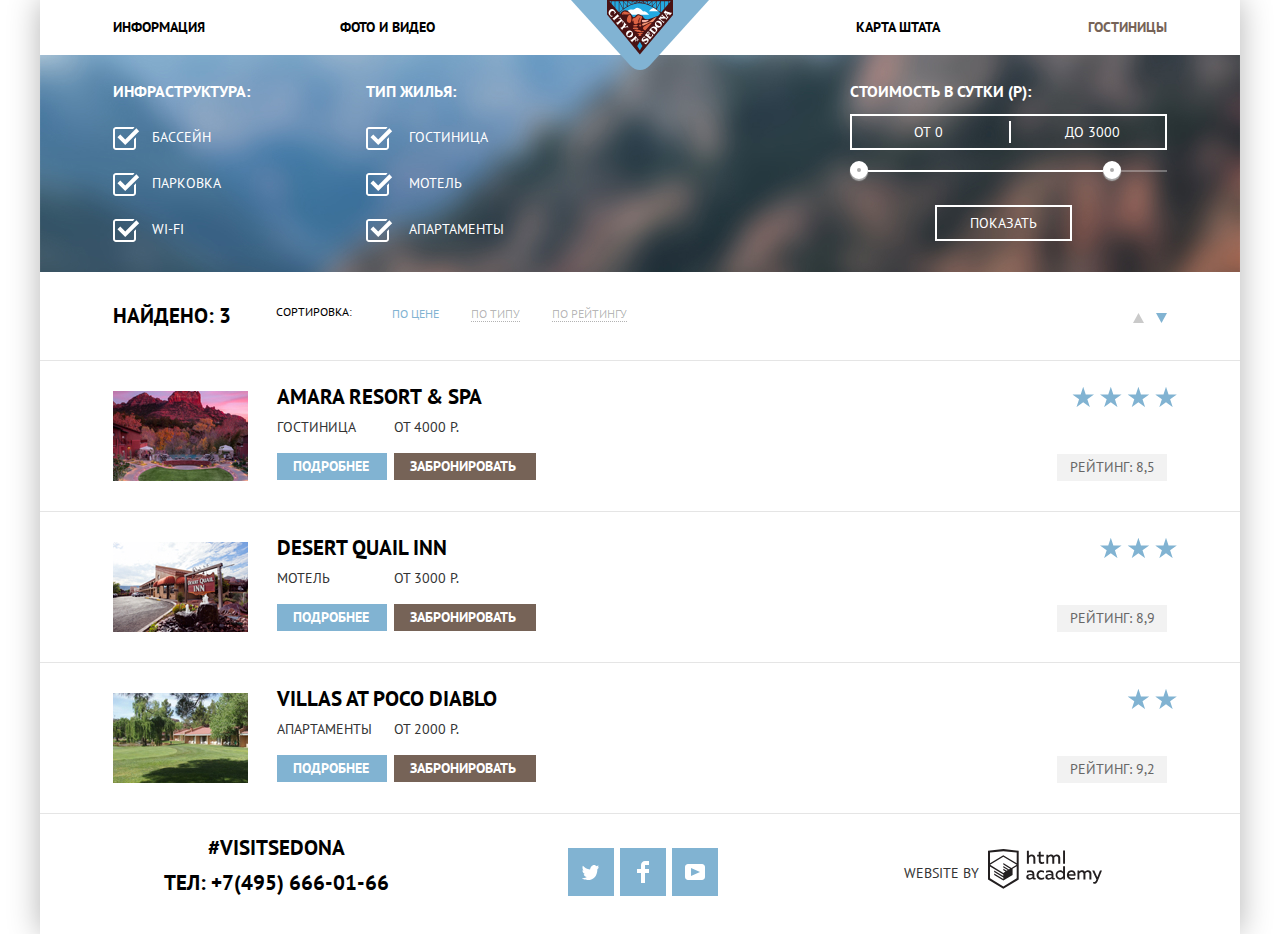
==== catalog.html @ c1bc3b4c "Update catalog.html" ====
<!DOCTYPE html>
<html class="page" lang="ru">
  <head>
    <meta charset="utf-8">
    <title>HTML Academy: Седона</title>
    <link href="https://fonts.googleapis.com/css2?family=PT+Sans:wght@400;700&display=swap" rel="stylesheet">
    <link rel="stylesheet" href="css/normalize.css">
    <link rel="stylesheet" href="css/style.css">
  </head>
  <body class="page-body">
    <div class="container">
    <header class="main-header">
      <nav class="main-navigation">
        <ul class="site-navigation">
          <li><a href="" class="nav-item">Информация</a></li>
          <li><a href="" class="nav-item">Фото и видео</a></li>
          <li><a href="" class="nav-item">Карта штата</a></li>
          <li> <a href="" class="nav-item active-page">Гостиницы</a></li>
        </ul>
        <a href="index.html" class="main-header-logo">
          <img src="img/header-logo.svg" width="138" height="70"  alt="logo Sedona" >
        </a>
        </nav>
    </header>
  <main>
    <h1 class="visually-hidden">Отели</h1>
    <section class="search-filters">
      <h2 class="visually-hidden">Фильтры</h2>
        <form class="search-filters-form">
          <div class="infrastructure">
            <h3>Инфраструктура:</h3>
            <ul>
              <li class="filter-option filter-checkbox">
                <input class="visually-hidden filter-input-checkbox filter-input" type="checkbox" name="pool" id="pool" checked>
                <label for="pool">Бассейн</label>
              </li>
              <li class="filter-option filter-checkbox">
                <input class="visually-hidden filter-input-checkbox filter-input" type="checkbox" name="parking" id="parking" checked>
                <label for="parking">Парковка</label>
              </li>
              <li class="filter-option filter-checkbox">
                <input class="visually-hidden filter-input-checkbox filter-input" type="checkbox" name="wi-fi" id="wi-fi" checked>
                <label for="wi-fi">WI-FI</label>
              </li>
            </ul>
          </div>
          <div class="type-of-housing">
            <h3>Тип жилья:</h3>
            <ul>
              <li class="filter-option filter-checkbox housing-filter-option">
                <input class="visually-hidden filter-input-checkbox filter-input" type="checkbox" name="hotel" id="hotel" checked>
                <label for="hotel">Гостиница</label>
              </li>
              <li class="filter-option filter-checkbox housing-filter-option">
                <input class="visually-hidden filter-input-checkbox filter-input" type="checkbox" name="motel" id="motel" checked>
                <label for="motel">Мотель</label>
              </li>
              <li class="filter-option filter-checkbox housing-filter-option">
                <input class="visually-hidden filter-input-checkbox filter-input" type="checkbox" name="apartments" id="apartments" checked>
                <label for="apartments">Апартаменты</label>
              </li>
            </ul>
          </div>
          <div class="cost-filter">
            <div class="cost-filter-container">
              <h3>Стоимость в сутки (Р):</h3>
              <div class="range-filter">
                <div class="cost-inputs">
                  <label class="cost-inputs-label" for="min-cost">ОТ</label>
                  <input class="min-cost cost-inputs-item" type="number" name="min-cost" id="min-cost"  value="0">
                  <label class="cost-inputs-label" for="max-cost">ДО</label>
                  <input class="max-cost cost-inputs-item" type="number" name="max-cost" id="max-cost" value="3000">
                </div>
                <div class="range-controls">
                  <div class="scale">
                    <div class="bar"></div>
                  </div>
                  <button type="button" class="toggle toggle-min" id="toggle-min"><span class="visually-hidden">Минимальная цена</span></button>
                  <button type="button" class="toggle toggle-max" id="toggle-max"><span class="visually-hidden">Максимальная цена</span></button>
                </div>
                <button class="show-button" type="submit">Показать</button>
              </div>
            </div>
          </div>
        </form>
    </section>
    <section class="search-results">
      <h2 class="visually-hidden">Результат</h2>
      <div class="sort-panel">
      <span class="search-quantity">Найдено: 3</span>
      <span class="sorting">Сортировка:</span>
      <ul class="sorting-list">
        <li>
          <a href="" class="sort-button active-sort-button">По цене</a>
        </li>
        <li>
          <a href="" class="sort-button">по типу</a>
        </li>
        <li>
          <a href="" class="sort-button">по рейтингу</a>
        </li>
      </ul>
      <a  href="" class="small-large progress-button"><span class="visually-hidden">От меньшего к большему</span><svg width="11" height="10" viewBox="0 0 11 10" fill="#CACACA" xmlns="http://www.w3.org/2000/svg">
        <path d="M5.5 0L0 10H11L5.5 0Z" />
        </svg></a>
      <a href="" class="large-smal progress-button active-progress-button"> <span class="visually-hidden">От большего к меньшему</span><svg width="11" height="10" viewBox="0 0 11 10" fill="#81B3D2" xmlns="http://www.w3.org/2000/svg">
        <path d="M5.5 10L0 0H11" />
        </svg>
        </a>
      </div>
        <ul class="found-hotels">
          <li class="hotel">
            <img src="img/amara-resort-spa.jpg" width="135" height="90" alt="Amara Resort & Spa">
            <div>
              <a href="" class="name-hotel">Amara Resort & Spa</a>
              <div>
                <p class="type">Гостиница</p>
                <p class="price">От 4000 Р.</p>
              </div>
              <a href="" class="details">Подробнее</a> 
              <a href="" class="to-book">Забронировать</a>
            </div>
            <div>
              <div class="stars">
                <span class="visually-hidden">4 звезды</span>
                <svg width="19" height="17" viewBox="0 0 19 17" fill="none" xmlns="http://www.w3.org/2000/svg">
                  <path d="M9.002 0L11.128 6.494H18.005L12.441 10.506L14.566 17L9.002 12.987L3.438 17L5.564 10.506L0 6.494H6.878L9.002 0Z" fill="#81B3D2"/>
                  </svg>
                  <svg width="19" height="17" viewBox="0 0 19 17" fill="none" xmlns="http://www.w3.org/2000/svg">
                    <path d="M9.002 0L11.128 6.494H18.005L12.441 10.506L14.566 17L9.002 12.987L3.438 17L5.564 10.506L0 6.494H6.878L9.002 0Z" fill="#81B3D2"/>
                    </svg>
                    <svg width="19" height="17" viewBox="0 0 19 17" fill="none" xmlns="http://www.w3.org/2000/svg">
                      <path d="M9.002 0L11.128 6.494H18.005L12.441 10.506L14.566 17L9.002 12.987L3.438 17L5.564 10.506L0 6.494H6.878L9.002 0Z" fill="#81B3D2"/>
                      </svg>
                      <svg width="19" height="17" viewBox="0 0 19 17" fill="none" xmlns="http://www.w3.org/2000/svg">
                        <path d="M9.002 0L11.128 6.494H18.005L12.441 10.506L14.566 17L9.002 12.987L3.438 17L5.564 10.506L0 6.494H6.878L9.002 0Z" fill="#81B3D2"/>
                        </svg>
              </div>
              <p class="rating">Рейтинг: 8,5</p>
            </div>
          </li>
          <li class="hotel">
            <img src="img/desert-quail-inn.jpg" width="135" height="90" alt="Desert Quail Inn">
            <div>
              <a href="" class="name-hotel">Desert Quail Inn</a>
              <div>
                <p class="type">Мотель</p> 
                <p class="price">От 3000 Р.</p>
              </div>
              <a href="" class="details">Подробнее</a> 
              <a href="" class="to-book">Забронировать</a>
            </div>
            <div>  
            <div class="stars">
              <span class="visually-hidden">3 звезды</span>
              <svg width="19" height="17" viewBox="0 0 19 17" fill="none" xmlns="http://www.w3.org/2000/svg">
                <path d="M9.002 0L11.128 6.494H18.005L12.441 10.506L14.566 17L9.002 12.987L3.438 17L5.564 10.506L0 6.494H6.878L9.002 0Z" fill="#81B3D2"/>
                </svg>
                <svg width="19" height="17" viewBox="0 0 19 17" fill="none" xmlns="http://www.w3.org/2000/svg">
                  <path d="M9.002 0L11.128 6.494H18.005L12.441 10.506L14.566 17L9.002 12.987L3.438 17L5.564 10.506L0 6.494H6.878L9.002 0Z" fill="#81B3D2"/>
                  </svg>
                  <svg width="19" height="17" viewBox="0 0 19 17" fill="none" xmlns="http://www.w3.org/2000/svg">
                    <path d="M9.002 0L11.128 6.494H18.005L12.441 10.506L14.566 17L9.002 12.987L3.438 17L5.564 10.506L0 6.494H6.878L9.002 0Z" fill="#81B3D2"/>
                    </svg>
            </div>
            <p class="rating">Рейтинг: 8,9</p>
            </div>
          </li>
          <li class="hotel">
            <img src="img/villas-at-poco-diablo.jpg" width="135" height="90" alt="Villas at Poco Diablo">
            <div>
              <a href="" class="name-hotel">Villas at Poco Diablo</a>
              <div>
                <p class="type">Апартаменты</p> 
                <p class="price">От 2000 Р.</p>
              </div>
              <a href="" class="details">Подробнее</a> 
              <a href="" class="to-book">Забронировать</a>
            </div>
            <div>
              <div class="stars">
                <span class="visually-hidden">2 звезды</span>
                <svg width="19" height="17" viewBox="0 0 19 17" fill="none" xmlns="http://www.w3.org/2000/svg">
                  <path d="M9.002 0L11.128 6.494H18.005L12.441 10.506L14.566 17L9.002 12.987L3.438 17L5.564 10.506L0 6.494H6.878L9.002 0Z" fill="#81B3D2"/>
                  </svg>
                  <svg width="19" height="17" viewBox="0 0 19 17" fill="none" xmlns="http://www.w3.org/2000/svg">
                    <path d="M9.002 0L11.128 6.494H18.005L12.441 10.506L14.566 17L9.002 12.987L3.438 17L5.564 10.506L0 6.494H6.878L9.002 0Z" fill="#81B3D2"/>
                    </svg>
              </div>
              <p class="rating">Рейтинг: 9,2</p>
            </div>
          </li>
        </ul>
    </section>
  </main>
  <footer class="main-footer">
    <section class="contacts">
      <h2 class="visually-hidden">Контакты</h2>
        <p class="teg-footer">#visitSEDONA</p>
        <p class="phone"><a href="tel:+74956660166" class="phone">ТЕЛ: +7(495) 666-01-66</a></p>
    </section>
    <section class="social">
      <h2 class="visually-hidden">Социальные сети</h2>
      <ul>
        <li>
          <a href="" class="social-item">
            <span class="visually-hidden">twitter</span>
            <svg width="17" height="17" viewBox="0 0 17 17" fill="none" xmlns="http://www.w3.org/2000/svg" aria-label="Логотип Твиттер" role="img"> 
              <path d="M10.95 1.14403C12.635 0.648028 13.934 1.41403 14.527 2.32303C15.2 2.09203 15.858 1.84203 16.538 1.61503C16.5249 2.30139 16.2117 2.94755 15.681 3.38303C16.366 3.55303 16.985 2.89203 16.985 2.89203C16.816 3.89203 15.979 4.68003 15.422 4.91603C15.191 11.666 12.247 16.133 5.34498 15.998H4.89898C4.48898 15.998 0.734977 15.538 0.000976562 14.111C2.27198 14.307 3.89398 13.689 4.69398 12.934C3.73398 12.634 2.01498 12.457 1.71498 9.98403C2.06398 10.09 2.27898 10.212 2.90498 10.103C1.70498 9.24703 0.373977 8.53003 0.447977 6.33003C0.732977 6.65803 1.51498 6.86603 1.78798 6.80203C1.08498 6.56103 -0.182023 3.44203 0.893977 1.85003C2.71198 3.70403 4.62898 5.45603 8.04598 5.62303C8.25398 3.33003 9.18298 1.79303 10.95 1.14403Z" fill="white"/>
            </svg>
          </a>
        </li>
        <li>
          <a href="" class="social-item">
            <span class="visually-hidden">Facebook</span>
            <svg width="12" height="22" viewBox="0 0 12 22" fill="none" xmlns="http://www.w3.org/2000/svg" aria-label="Логотип Фейсбук" role="img">
              <path d="M12 4V0H8C5.79086 0 4 1.79086 4 4V8H0V12H4V22H8V12H12V8H8V4H12Z" fill="white"/>
            </svg>
          </a>
        </li>
        <li>
          <a href="" class="social-item"><span class="visually-hidden">youtube</span>
            <svg width="20" height="16" viewBox="0 0 20 16" fill="none" xmlns="http://www.w3.org/2000/svg" aria-label="Логотип Ю-туб" role="img">
              <path fill-rule="evenodd" clip-rule="evenodd" d="M3 0H17C18.65 0 20 1.35 20 3V13C20 14.65 18.65 16 17 16H3C1.35 16 0 14.65 0 13V3C0 1.35 1.35 0 3 0ZM6.027 4.002V11.998L15.014 8L6.027 4.002Z" fill="white"/>
            </svg>
          </a>
        </li>
      </ul>
    </section>
    <section class="developer">
      <h2 class="visually-hidden">Разработчик</h2>
      <p>Website by&nbsp;
        <a href="https://htmlacademy.ru/intensive/htmlcss" class="developer-logo">
          <svg width="115" height="41" viewBox="0 0 115 41" fill="none" xmlns="http://www.w3.org/2000/svg" aria-label="Логотип HTML Academi" role="img">
            <path fill-rule="evenodd" clip-rule="evenodd" d="M15.5197 1.05737H15.3509L0 2.71895V31.4945L15.3509 40.8382L30.7018 31.4945V2.71895L15.5197 1.05737ZM77.0183 2.62185H75.0876V15.7311H77.0183V2.62185ZM40.8619 2.63264V7.76843C41.6131 6.9864 42.6386 6.5436 43.7105 6.53843C44.6823 6.47908 45.6329 6.84495 46.3253 7.54479C47.0177 8.24462 47.3866 9.21244 47.3399 10.2068V15.7634H45.367V10.4658C45.4231 9.94897 45.2754 9.43059 44.9566 9.02553C44.6377 8.62047 44.174 8.36218 43.6683 8.3079H43.3518C42.3456 8.36979 41.4321 8.9295 40.9041 9.80764V15.7634H38.8995V2.63264H40.8619ZM77.0183 31.4837H75.2775V30.0595C74.4828 31.1353 73.23 31.7538 71.9119 31.7211C69.4751 31.5528 67.5825 29.4822 67.5825 26.9845C67.5825 24.4867 69.4751 22.4162 71.9119 22.2479C73.1195 22.2052 74.2818 22.7203 75.0771 23.6505V18.3205H77.0183V31.4837ZM47.0656 30.0595C47.263 30.0515 47.4583 30.0152 47.6459 29.9516V31.3866C47.2482 31.5404 46.826 31.6172 46.4009 31.6132C45.6482 31.6769 44.9394 31.2429 44.639 30.5342C43.7036 31.31 42.5302 31.7227 41.3261 31.6995C39.733 31.6995 38.256 30.804 38.256 28.9482C38.256 26.65 40.3661 25.9379 42.1702 25.9379C42.9402 25.9505 43.707 26.0408 44.4596 26.2076V25.884C44.4596 24.805 43.6578 23.9742 42.1491 23.9742C41.0585 23.9764 39.9804 24.2116 38.9839 24.6647V22.8305C40.0678 22.451 41.204 22.2506 42.3495 22.2371C44.8394 22.2371 46.3693 23.4455 46.3693 26.1753V29.4121C46.3546 29.5668 46.401 29.721 46.4981 29.8406C46.5951 29.9601 46.7349 30.035 46.8862 30.0487H47.0656V30.0595ZM40.2711 28.8403C40.298 29.229 40.4761 29.5905 40.7655 29.844C41.055 30.0974 41.4317 30.2217 41.8115 30.189H41.9275C42.8819 30.1906 43.7973 29.8022 44.4702 29.11V27.5779C43.842 27.4414 43.2026 27.3655 42.5605 27.3513C41.5055 27.3513 40.2817 27.7074 40.2817 28.8403H40.2711ZM56.0229 22.9384C55.1962 22.4632 54.2596 22.2246 53.3115 22.2479H52.9422C51.7332 22.2873 50.5891 22.8166 49.7619 23.7192C48.9347 24.6218 48.4923 25.8236 48.5321 27.06V27.5024C48.6957 30.0004 50.805 31.8921 53.2482 31.7318C54.2519 31.7555 55.2477 31.5452 56.1601 31.1168V29.2718C55.3769 29.7215 54.4945 29.9591 53.5963 29.9624C52.5199 30.0288 51.4963 29.4793 50.9385 28.5356C50.3806 27.5918 50.3806 26.4095 50.9385 25.4658C51.4963 24.522 52.5199 23.9725 53.5963 24.039C54.461 24.0357 55.3066 24.2989 56.0229 24.7942V22.9384ZM66.1514 30.0595C66.3488 30.0515 66.5441 30.0152 66.7317 29.9516V31.3866C66.334 31.5404 65.9118 31.6172 65.4867 31.6132C64.734 31.6769 64.0252 31.2429 63.7248 30.5342C62.7894 31.31 61.616 31.7227 60.4119 31.6995C58.8188 31.6995 57.3417 30.804 57.3417 28.9482C57.3417 26.65 59.4518 25.9379 61.256 25.9379C62.0259 25.9505 62.7928 26.0408 63.5454 26.2076V25.884C63.5454 24.805 62.7436 23.9742 61.2349 23.9742C60.1443 23.9764 59.0662 24.2116 58.0697 24.6647V22.8305C59.1536 22.451 60.2897 22.2506 61.4353 22.2371C63.9252 22.2371 65.455 23.4455 65.455 26.1753V29.4121C65.4404 29.5668 65.4868 29.721 65.5838 29.8406C65.6809 29.9601 65.8207 30.035 65.972 30.0487H66.1514V30.0595ZM59.855 29.8481C59.5632 29.5943 59.3837 29.2311 59.3569 28.8403H59.378C59.378 27.7074 60.5385 27.3513 61.6569 27.3513C62.299 27.3655 62.9383 27.4414 63.5665 27.5779V29.11C62.8937 29.8022 61.9782 30.1906 61.0239 30.189H60.9078C60.5263 30.2247 60.1469 30.1019 59.855 29.8481ZM69.3271 26.9305C69.3271 25.2859 70.6308 23.9526 72.239 23.9526L72.2601 24.0066C73.4742 24.0066 74.5742 24.7382 75.0665 25.8732V28.0311C74.5856 29.1871 73.4673 29.9296 72.239 29.9084C70.6308 29.9084 69.3271 28.5752 69.3271 26.9305ZM83.3486 22.2479C86.8408 22.2479 88.0541 25.1395 87.4844 27.7397H80.922C81.1436 29.3582 82.6839 30.0163 84.2876 30.0163C85.2509 30.0196 86.2027 29.8021 87.0729 29.3797V31.1061C86.0736 31.5421 84.9939 31.7519 83.9078 31.7211C81.2385 31.7211 78.8963 30.189 78.8963 26.9521C78.8362 25.7502 79.2482 24.5736 80.0408 23.6841C80.8334 22.7945 81.9408 22.2658 83.1165 22.2155H83.3486V22.2479ZM80.8693 26.1753C80.9704 24.8237 82.1216 23.8104 83.4436 23.9095H83.4858C84.1064 23.8531 84.7196 24.08 85.1612 24.5295C85.6028 24.979 85.8275 25.6051 85.7752 26.24H80.8693V26.1753ZM89.489 31.4621V22.4961H91.2298V23.575C91.9777 22.7197 93.041 22.2229 94.1628 22.2047C95.2951 22.1328 96.3712 22.7163 96.9482 23.7153C97.7407 22.8335 98.8477 22.3161 100.018 22.2803C100.952 22.2327 101.859 22.6011 102.507 23.2901C103.154 23.9792 103.478 24.9213 103.394 25.8732V31.4837H101.39V25.9271C101.437 25.4734 101.306 25.0191 101.024 24.6647C100.743 24.3104 100.336 24.0852 99.8917 24.039H99.6174C98.7512 24.0941 97.9525 24.536 97.4335 25.2474V31.4837H95.4289V25.9271C95.4728 25.47 95.3357 25.0139 95.0481 24.6611C94.7606 24.3082 94.3467 24.088 93.8991 24.0497H93.6881C92.7466 24.1344 91.8915 24.6449 91.3564 25.4416V31.5161H89.5312L89.489 31.4621ZM113.977 22.4745H111.972L109.324 29.2718L106.306 22.4853H104.196L108.417 31.5484L108.237 32.0016C107.72 33.3611 107.003 34.0516 106.053 34.0516C105.75 34.0548 105.447 34.0112 105.156 33.9221V35.6161C105.536 35.7125 105.926 35.7632 106.317 35.7671C107.646 35.7671 108.902 35.0226 109.851 32.6813L113.977 22.4745ZM52.689 6.78658V3.54974L50.7266 4.01369V6.73264H49.144V8.49132H50.7899V12.9905C50.7231 13.817 51.0244 14.6301 51.61 15.2038C52.1955 15.7775 53.0028 16.0505 53.8073 15.9468C54.5996 15.9535 55.3875 15.8259 56.139 15.5692V13.8429C55.5727 14.0781 54.9672 14.199 54.356 14.199C53.2165 14.199 52.689 13.8105 52.689 12.6237V8.5129H55.8541V6.78658H52.689ZM58.3862 15.7526V6.75421H60.1376V7.83316C60.8811 6.97655 61.9403 6.476 63.0601 6.45211C64.1624 6.38099 65.2146 6.93142 65.8032 7.88711C66.5958 7.00534 67.7028 6.48794 68.8734 6.45211C69.8138 6.41462 70.7233 6.79859 71.364 7.50353C72.0046 8.20846 72.3126 9.16418 72.2073 10.1205V15.7418H70.2028V10.1853C70.2499 9.73151 70.1184 9.27721 69.8373 8.92287C69.5561 8.56853 69.1485 8.34334 68.7046 8.29711H68.4619C67.5957 8.35228 66.797 8.7942 66.278 9.50553V15.7418H64.2734V10.1853C64.3206 9.73151 64.1891 9.27721 63.9079 8.92287C63.6268 8.56853 63.2191 8.34334 62.7752 8.29711H62.5326C61.5911 8.38181 60.736 8.89229 60.2009 9.68895V15.7634H58.3862V15.7526ZM28.6972 30.3033L28.7078 30.2968L28.6972 30.3184V30.3033ZM28.6972 18.3205V30.3033L15.3509 38.4321L2.00459 30.3184V18.5147L15.2876 26.6068V28.0311L6.18257 22.5284V23.9418L15.3404 29.5632V31.0629L6.19312 25.4955V26.9521L15.3509 32.5734L24.5826 26.9197V20.8129L28.6972 18.3205ZM28.7078 16.7776L25.0362 18.9355L23.3482 20.0145L15.3087 15.0837V16.4971L22.156 20.7266L22.0083 20.8237L20.9532 21.4063L15.2876 17.9537V19.3995L19.761 22.1184L18.706 22.8413L15.3298 20.7913V22.2047L17.5454 23.5426L15.2982 24.9021L2.11009 16.864L15.3087 8.72869L28.7078 16.7776ZM15.2876 7.27211L28.7078 15.3534V4.56395L15.3615 3.12895L2.01514 4.56395V15.3534L15.2876 7.27211Z" fill="#231F20"/>
          </svg>               
        </a>
      </p>
    </section>
  </footer>
</div>
  </body>
</html>
---- css/style.css ----
/*
* Prefixed by https://autoprefixer.github.io
* PostCSS: v7.0.29,
* Autoprefixer: v9.7.6
* Browsers: last 2 version,not dead,not ie <=11
*/

/*Fonts*/
@font-face {
    font-family: 'PT Sans';
    font-style: normal;
    font-weight: 400;
    src: local('PT Sans'), local('PTSans-Regular'),
         url('../fonts/pt-sans-v12-latin_cyrillic-regular.woff2') format('woff2'), /* Super Modern Browsers */
         url('../fonts/pt-sans-v12-latin_cyrillic-regular.woff') format('woff');
  }
 
  @font-face {
    font-family: 'PT Sans';
    font-style: normal;
    font-weight: 700;
    src: local('PT Sans Bold'), local('PTSans-Bold'),
         url('../fonts/pt-sans-v12-latin_cyrillic-700.woff2') format('woff2'),
         url('../fonts/pt-sans-v12-latin_cyrillic-700.woff') format('woff');
  }
/*colors*/
:root {
--basic-light-black: #231F20;
--basic-black: #000000;
--basic-light-blue: #81B3D2;
--basic-extra-light-brown: #A9A9A9;
--basic-white: #FFFFFF;
--basic-blue: #669EC0;
--basic-dark-blue: #5496BD;
--basic-light-brown: #766357;
--basic-brown: #604E43;
--basic-dark-brown: #503E33;
--basic-extralight-gray: #F2F2F2;
--basic-light-gray: #EBEBEB;
--basic-dark-gray: #666666;
--basic-verygray: #CACACA;
--basic-gray: #eeeeee;
--basic-feature-brown: #333333;
--basic-light-white: rgba(255, 255, 255, 0.9);
--basic-extra-light-white:  rgba(255,255,255, 0.3);
--basic-extra-light-black:  rgba(0,0,0, 0.3);
--basic-extra-light-black-logo: rgba(35,31,32, 0.3);
--basic-border-hotel-gray: #e5e5e5;
--basic-toggle-color: #ABABAB;
  }

/*Global*/

body {
    min-width: 1200px;
    margin: 0px;
    padding: 0px;
    font-family: 'PT Sans', sans-serif;
    font-size: 14px;
    line-height: 21px;
    font-weight: 400;
    color: var(--basic-black);
    background-color: var(--basic-white);
    background-repeat: no-repeat;
    text-transform: uppercase;
    background-position: 50% 0;
}

a {
    text-decoration: none;
}

img {
    max-width: 100%;
    height: auto;
}
*,
*::before,
*::after {
    box-sizing: border-box;
}
.page {
    height: 100%;
}



/*Header*/

.main-header{
    background-color: var(--basic-white);
    
}
.main-navigation {
    position: relative;
    font-weight: bold;
}
.site-navigation {
    display: flex;
    list-style: none;
    flex-wrap: wrap;
    wrap: 4;
    margin: 17px 0;
    padding-left: 73px;
    padding-right: 73px;
}

.site-navigation li{
    width: 21.5%;
}

.nav-item {
    color: var(--basic-black);   
}
.nav-item:hover {
    color: var(--basic-light-blue)
}
.nav-item:active {
    color: var(--basic-extra-light-black)
}
.main-header-logo {
     position: absolute;
     left: 50%;
     margin-left: -69px;
     top: -17px;;
     z-index: 2;
}

.site-navigation li:nth-child(4n+1) {
   text-align: start;
   
}

.site-navigation li:nth-child(4n+2) {
    text-align: start;
    margin-right: auto;
}

.site-navigation li:nth-child(4n+3) {
    text-align: end;
    
    
}

.site-navigation li:nth-child(4n+4) {
    text-align: end;;
    
}


/*main tittle page*/

.container {
    min-height: 100vh;
    display: grid;
    grid-template-rows: -webkit-min-content 1fr -webkit-min-content;
    grid-template-rows: min-content 1fr min-content;
    align-content: start;
    width: 1200px;
    margin: 0 auto;
    box-shadow: 0 0 30px var(--basic-extra-light-black);
}

.visually-hidden {
    position: absolute;
    width: 1px;
    height: 1px;
    margin: -1px;
    border: 0;
    padding: 0;
    white-space: nowrap;
    -webkit-clip-path: inset(100%);
            clip-path: inset(100%);
    clip: rect(0 0 0 0);
    overflow: hidden;
  }


.main-logo-container {
    text-align: center;
    height: 509px;
    background-image: url("../img/background-photo.jpg");
    background-color: var(--basic-gray);
    position: relative;
}

.main-logo-container::after {
    content:"";
    position: absolute;
    width: 1200px;
    height: 272px;
    bottom: -216px;
    left: 0;
    z-index: 2;
    background-image: url("../img/background-photo-mask.svg");
    background-repeat: no-repeat;
}

.main-site-logo {
    margin: 77px auto 0;
    ;
}



.intro-features {
    margin: 42px auto 54px;
    max-width: 520px;
    background-color: var(--basic-white);
    color: var(--basic-feature-brown);
    text-align: center;
    
    
}
.intro-features-h {
    font-weight: bold;
    font-size: 21px;
    color: var(--basic-black);
    line-height: 26px;
    margin-bottom: 47px;
}

.first-feature {
    display: grid;
    min-height: 256px;
    background-color: var(--basic-light-blue);
    color: var(--basic-white);
    line-height: 21px;
    grid-template-columns: 1fr 2fr;
}
.first-feature h3 {
    width: 200px;
    margin: 45px auto 0;
    font-size: 21px;
    font-weight: bold;
}

.first-feature-text-block {
    max-width: 300px;
    text-align: center;
    justify-self: center;
}
.first-feature img {
   max-width: 100%;
   height: auto;
   vertical-align: bottom;

}
.number-feature {
    margin: 25px 0;
}


.first-feature-items {
    display: grid;
    grid-template-columns: 1fr 1fr 1fr;
    background-color: var(--basic-white);
    color: var(--basic-feature-brown);
    line-height: 21px;
    text-align:  center;
}

.first-feature-items div{
    width: 400px;
    justify-self: center;
    align-self: end;
    padding: 160px 50px 82px;
}
.housing {
    position: relative;
}
.housing::before {
    content: "";
    position: absolute;
    width: 75px;
    height: 72px;
    top: 60px;
    left: 162px;
    background-image: url(../img/house-icon.svg);
    z-index: 2;
}

.housing p {
    margin-bottom: 0;
    margin-top: 26px;
}

.food{
    position: relative;
}

.food::before {
    content: "";
    position: absolute;
    width: 75px;
    height: 70px;
    top: 61px;
    left: 162px;
    background-image: url(../img/food-icon.svg);
}

.food p {
    margin-bottom: 0;
    margin-top: 26px;
}

.souvenir {
    position: relative;
}

.souvenir::before {
    content: "";
    position: absolute;
    width: 64px;
    height: 77px;
    top: 55px;
    left: 167px;
    background-image: url(../img/present-icon.svg);
}

.souvenir p{
    margin-bottom: 0;
    margin-top: 26px;
}

.first-feature-items h3 {
    width: 200px;
    margin: 0 auto;
    font-size: 21px;
    color: var(--basic-black);
    font-weight: bold;
}

.second-feature {
    display: grid;
    min-height: 256px;
    background-color: var(--basic-light-blue);
    color: var(--basic-white);
    line-height: 21px;
    grid-template-columns: 2fr 1fr;
    text-align: center;
}
.second-feature h3 {
    width: 200px;
    margin: 0 auto;
    font-size: 21px;
    font-weight: bold;
}


.second-feature img {
    max-width: 100%;
    height: auto;
    vertical-align: bottom;
}

.brige-text-block {
    text-align: center;
    justify-self: center;
    align-self: center;
    padding: 0 40px;
}

.other-features {
    display: grid;
    background-color: var(--basic-gray);
    color: var(--basic-feature-brown);
    line-height: 21px;
    grid-template-columns: 1fr 1fr 1fr;
    text-align: center;
}
.other-features h3{
    width: 150px;
    font-size: 21px;
    font-weight: bold;
    color: var(--basic-black);
    margin: 47px auto 0;
}

.other-features div{
justify-self: center;
padding-bottom: 40px;
padding-left: 69px;
padding-right: 69px;
}

.booking {
    background-color: var(--basic-white);
    color: var(--basic-feature-brown);
    line-height: 24px;
    text-align: center;
    padding-top: 55px;
}
.booking-qestion {
    color: var(--basic-black);
    font-size: 30px;
    font-weight: bold;  

}
.booking-ofer{
    width: 450px;
    margin: 27px auto 45px;
}
.button-booking {
    background-color: var(--basic-light-brown);
    color: var(--basic-white);
    font-size: 21px;
    line-height: 26px;
    width: 568px;
    font-weight: bold;
    border: none;
    padding: 30px 125px;
}
.button-booking:hover {
    background-color: var(--basic-brown);
}

.button-booking:active {
    background-color: var(--basic-dark-brown);
    color: var(--basic-extra-light-white);
}
.map {
  position: relative;
}

.map-position {
    position: relative;
    height: 473px;
    background-color: transparent;
}

.map img {
    position: absolute;
    top: 0;
    z-index: -1;
}

/*footer*/ 

.main-footer {
    display: grid;
    grid-template-columns: 1fr 1fr 1fr;
    grid-gap: 55px;
    background-color: var(--basic-light-white);
    padding: 0 82px;
    
}


.contacts {
    text-align: center;
    font-size: 21px;
    line-height: 26px;
    font-weight: bold;
    color: var(--basic-black);
    justify-self: center;
   
}

.phone {
    margin-top: 0px;
    margin-bottom: 38px;
}
.teg-footer {
margin-top: 21px;
margin-bottom: 9px;
}

.phone {
    color: var(--basic-black)
}
.social {
    
    text-align: center;
    justify-self: center;
    margin: 0 auto;
}

.social ul{
    list-style: none;
    display: flex;
    justify-content: space-between;
    padding: 0;
    margin: 0;
}
.social-item {
    display: flex;
    margin-left: 6px;
    width: 46px;
    height: 48px;
    background-color: var(--basic-light-blue);
    align-items: center;
    justify-content: center;
    margin-top: 34px;
}
.social ul:first-child{
    margin-left: 0px;
}
.social-item:hover  {
   background-color: var(--basic-blue);
}

.social-item:active svg path {
    fill: var(--basic-extra-light-white)
}
.social-item:active {
    background-color: var(--basic-dark-blue);
}


.developer {
    color: var(--basic-feature-brown);
    line-height: 26px;
    text-align: center;
    justify-self: center;
    margin-top: 34px;
}

.developer a {
    color: var(--basic-light-black);
    vertical-align: middle;
    padding-left: 5px;
}

.developer p{
    display: flex;
    margin: 0;
    align-items: center;
}
.developer-logo:hover svg path{
    fill: var(--basic-light-blue)
}

.developer-logo:focus svg path {
    fill: var(--basic-extra-light-black-logo)
}

.active-page {
color: var(--basic-light-brown)
}

/*hotels*/


.search-filters-form {
   display: grid;
   grid-template-columns: 24% 24% 52%;
   background-image: url("../img/filter-background.jpg");
   background-repeat: no-repeat;
   min-height: 217px; 
   padding: 26px 73px 0px;} 

.infrastructure ul, .type-of-housing ul  {
    list-style: none;
    padding: 0;
    margin: 0;
}


.filter-option label {
    position: relative;
    display: block;
    cursor: pointer;
    user-select: none;
  }

   .filter-option {
    margin-bottom: 25px;
   color: var(--basic-white);
  }

  .filter-option label {
    padding-left: 39px;
  }

  .housing-filter-option label {

    padding-left: 43px;
  }

.filter-input-checkbox + label::before {
    content: "";
    position: absolute;
    left: 0px;
    top: 0;
    width: 23px;
    height: 23px;
    border: 2px solid var(--basic-white);
    border-radius: 10%;
  }

  .filter-input-checkbox:checked + label::before {
      display: none;
  }

  .filter-input-checkbox:checked + label::after {
    content: "";
    position: absolute;
    top: 0px;
    left: 0px;
    width: 27px;
    height: 23px;
    background-image: url("../img/checkbox-on.svg");
    background-repeat: no-repeat;
    background-position: 0 0;
}


.search-filters-form h3 {
    font-size: 16px;
    color: var(--basic-white);
    font-weight: bold;
    margin-top: 0;
    margin-bottom: 25px;
}

.filter-input-checkbox:focus + label:before {
outline: thin dotted;
outline: 5px auto -webkit-focus-ring-color;
outline-offset:-2px;
}

.filter-input-checkbox:focus + label:after {
    outline: thin dotted;
    outline: 5px auto -webkit-focus-ring-color;
    outline-offset:-2px;
}

/*ползунок*/
.cost-filter {
    justify-self: end;
}

    .cost-filter-container {
    border: none;
    width: 317px;
    padding: 0;
    margin: 0;
}

.cost-inputs {
    display: flex;
    justify-content: space-between;
    width: 317px;
    position: relative;
    border: 2px solid var(--basic-white);
    color: var(--basic-white);
    padding: 0 5px;
    
}
.cost-inputs-label {
  width: 74px;
  height: 32px;
  background-color: transparent; 
  border: none;
   text-align: end;
   line-height: 32px;
}
.cost-inputs-item {
    width: 74px;
    height: 32px;
    background-color: transparent;
    border: none;
    text-align: start;
    color: var(--basic-white);
    
}


.range-controls .scale {
  height: 2px;
  background: var(--basic-extra-light-white)
}

.range-controls .bar {
    width: 85%;
    height: 2px;
    background: var(--basic-white);
    
}
.range-controls {
    
    position: relative;
    height: 40px;
    padding-top: 20px;
}
.range-controls .toggle {
    box-sizing: content-box;
    z-index: 4;
    position: absolute;
    top: 11px;
    left: 0;
    width: 4px;
    height: 4px;
    padding: 0;
    border: 7px solid var(--basic-white);
    background-color: var(--basic-toggle-color);
    border-radius: 50%;
    box-shadow: 0 2px 1px 0 var(--basic-toggle-color);
    cursor: pointer;
    margin: 0;
  }
.range-controls .toggle-max {
  left: 253px;
}

.range-controls .toggle:hover {
    transform: scale(1.2);
}


.range-filter .show-button {
    background-color: transparent;
    border: 2px solid var(--basic-white);
    padding: 0;
    width: 137px;
    height: 36px;
    text-align: center;
    margin-top: 15px;
    margin-left: 85px; 
    color: var(--basic-white);
    text-transform: uppercase;
    display: block;
}
.range-filter .show-button:hover{
    color:var(--basic-black);
    background-color: var(--basic-white);
}


.cost-filter-container h3{
  margin-bottom: 12px;
}


.cost-inputs::before {
    content: "";
    top: 5px;
    left: 157px;
    width: 2px;
    height: 22px;
    background-color: var(--basic-white);
    position: absolute;
}
.cost-inputs-item:focus {
    border:none;
    outline: none;;
}







.search-results {
    background-color: var(--basic-white);
}

.sort-panel {
    display: flex;
    padding: 31px 73px 31px;
}

.search-quantity{
    font-size: 21px;
    line-height: 26px;
    font-weight: bold;
    width: 141px;
    margin-right: 22px;
}
.sorting {
    font-size: 12px;
    line-height: 18px;
    margin-right: 40px;
}
.sorting-list {
    display: flex;
    list-style: none;
    justify-content: space-between;
    margin: 0 auto 0 0;
    padding: 0;
}

.sort-button {
    font-size: 12px;
    line-height: 18px;
    color: var(--basic-extra-light-black);
    border: none;
    border-bottom: 1px dotted var(--basic-extra-light-black);
    background-color: var(--basic-white);
    text-transform: uppercase;
    margin-right: 32px;
    text-decoration: none;
}
.sort-button:hover {
    color: var(--basic-light-blue);
    border-bottom: 1px dotted var(--basic-light-blue);
}

.sort-button:active {
    color: var(--basic-black);
    border-bottom: 1px dotted transparent;;
}

.active-sort-button{
    color: var(--basic-light-blue);
    border-bottom: 1px dotted transparent;;
}

.progress-button {
    color: var(--basic-verygray);
    text-decoration: none;
    margin-left: 12px;
    margin-top: 5px;
}

.progress-button svg:hover {
    fill: var(--basic-black);
}
.progress-button svg:focus {
    fill: var(--basic-light-blue);
}

.active-progress-button svg {
    fill: var(--basic-light-blue);
    
}
.found-hotels {
    display: grid;
    
    list-style: none;
    padding: 0;
    margin: 0;
   
}

.hotel{
    display: grid;
    grid-template-columns: 135px auto 110px;
    border-top: 1px solid var(--basic-border-hotel-gray);
    padding: 23px 73px 30px;
    grid-column-gap: 29px;
}

.hotel:last-child {
    padding-bottom: 30px;
    border-bottom: 1px solid var(--basic-border-hotel-gray);
}

.hotel img {
    margin-top: 7px;
}


.name-hotel {
    font-weight: bold;
    width: 300px;
    font-size: 21px;
    line-height: 26px;
    color: var(--basic-black);   
}
.name-hotel:hover {
    color: var(--basic-light-blue);
}

.name-hotel:focus {
    color: var(--basic-extra-light-black);
}


.type, .price{
    color: var(--basic-feature-brown);
    margin: 7px 3px 15px 0px;
   display: inline-block;
   width: 110px;
}

.details{
    display: inline-block;
    font-weight: bold;
    color: var(--basic-white);
    width: 110px;
    height: 27px;
    background-color: var(--basic-light-blue);
    padding: 3px 16px;
    margin-right: 3px;
}
.details:hover {
    background-color: var(--basic-blue);
}
.details:active {
    background-color: var(--basic-dark-blue);
    color: var(--basic-extra-light-white);
}

.to-book {
    display: inline-block;
    font-weight: bold;
    color: var(--basic-white);
    width: 142px;
    height: 27px;
    background-color: var(--basic-light-brown);
    padding: 3px 16px;
   
}

.to-book:hover {
    background-color: var(--basic-brown);
}

.to-book:active {
    background-color: var(--basic-dark-brown);
    color: var(--basic-extra-light-white);
}
.hotel div:last-child {
display: grid;
}
.stars {
    color: var(--basic-light-blue);
    margin-top: 5px;
    text-align: end;
    align-self: start;
    scale: 1.2
}
.rating {
    margin-bottom: 0px;
    color: var(--basic-dark-gray);
    width: 110px;
    height: 27px;
    background-color: var(--basic-extralight-gray);
    text-align: center;
    align-self: end;
    line-height: 27px;
}

/*Modal window*/



.booking-form-container {
   
    width: 568px;
    padding: 53px 55px;
    position: absolute;
    z-index: 3;
    top: 0;
    left: 316px;
    background-color: var(--basic-white);
    box-shadow: 0 0 30px var(--basic-extra-light-black);
}

.booking-form {
    margin: 0;
}

.booking-form p {
    margin-top: 0;
}

.booking-item {
    display: flex;
    font-weight: bold;
    font-size: 14px;
    line-height: 26px;
    margin-top: 0;
    margin-bottom: 30px;
    text-transform: uppercase;
    align-items: center;
    position: relative;
}




.booking-item .input-form {
    width: 346px;
    padding-left: 11px;
    padding-right: 38px;
    line-height: 38px;
    height: 38px;
    font-weight: bold;
    text-transform: uppercase;
    color: var(--basic-black);
    font-size: 14px;
    border: 2px solid var(--basic-extralight-gray);
    background-color: var(--basic-extralight-gray);
    
}

.input-form::-webkit-input-placeholder {
    color: var(--basic-black);
    opacity: 1;
}

.input-form::-moz-placeholder { 
    color: var(--basic-black);
    opacity: 1;
}

.input-form::placeholder {
    color: var(--basic-black);
    opacity: 1;
}


.booking-item .switch-form {
    max-width: 35px;
    height: 38px;
    border: 2px solid var(--basic-extralight-gray);
    background-color: var(--basic-extralight-gray);
    text-transform: uppercase;
    text-align: center;
    font-weight: bold;
    font-size: 14px;
    line-height: 26px;
    color: var(--basic-black);
    padding: 0;
}

input[type='number'] {
    -moz-appearance: textfield;
}
input::-webkit-outer-spin-button,
input::-webkit-inner-spin-button {
    -webkit-appearance: none;
    margin: 0;
}


.switch-button {
display: flex;
align-items: center;
justify-content: center;
padding: 0;
    border: none;
    width: 39px;
    background-color: var(--basic-extralight-gray);
    color: transparent;
    height: 38px;
    position: relative;
}

.number-of-people {
    display: grid;
    grid-template-columns: 226px 226px;
    -moz-column-gap: 4px;
         column-gap: 4px;;
}
.booking-item label{
    margin-right: auto;
    
}

.child label {
 margin-right: 26px;
 margin-left: 50px;
}

.search-buttton {
    margin-top: 24px;
    border: none;
    width: 458px;
    color: var(--basic-white);
    text-align: center;
    padding-top: 16px;
    padding-bottom: 16px;
    background-color: var(--basic-light-blue);
    font-weight: bold;
    font-size: 21px;
    line-height: 26px;
    text-transform: uppercase;
}

.search-buttton:hover {
   background-color: var(--basic-blue);
}

.search-buttton:active {
    background-color: var(--basic-dark-blue);
    color: var(--basic-extra-light-white);
    outline: none;
}
.search-buttton:focus {
}

.calendar {
    position: absolute;
    right: 8px;
    top: 8px;
    height: 23px;
    width: 21px;
    border: none;
    padding: 0;
}


.calendar-image:hover path {
    fill: var(--basic-black);
    
}

.calendar-image:active path {
    fill: var(--basic-light-blue);
  
}

.calendar:hover, .calendar:active .calendar:focus {
    border: none;
}

.switch-button:hover svg {
    fill: var(--basic-black);
}

.switch-button:hover {
    background-color: var(--basic-light-gray);

}
.switch-button:active {
    background-color: var(--basic-white);
    border: 2px solid var(--basic-border-hotel-gray);
}



.switch-button:active svg  {
    fill: var(--basic-light-blue);
}

.booking-item input:hover {
    background-color: var(--basic-light-gray);
    border-color: var(--basic-light-gray);;
}
.booking-item input:focus {
    background-color: var(--basic-white);
    outline: none;
    border-color: var(--basic-border-hotel-gray);
}
.input-form:hover + .calendar {
    background-color: var(--basic-light-gray);
    
}
.input-form:focus + .calendar {
    background-color: var(--basic-white);
    
}
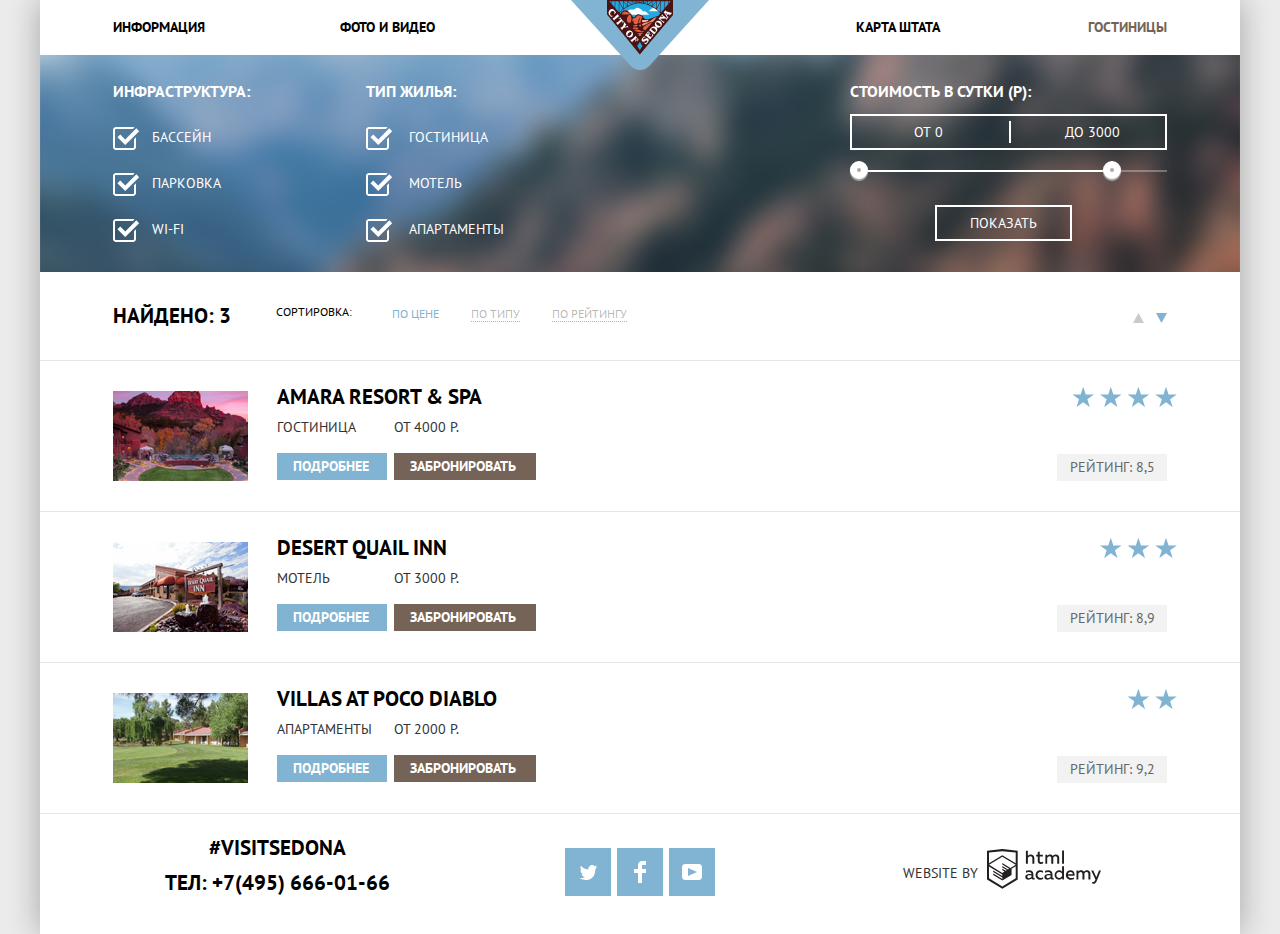
==== commit 2bfad3dc: "Update catalog.html" ====
--- a/catalog.html
+++ b/catalog.html
@@ -5,7 +5,7 @@
     <title>HTML Academy: Седона</title>
     <link href="https://fonts.googleapis.com/css2?family=PT+Sans:wght@400;700&display=swap" rel="stylesheet">
     <link rel="stylesheet" href="css/normalize.css">
-    <link rel="stylesheet" href="css/style.css">
+    <link rel="stylesheet" href="css/style.min.css">
   </head>
   <body class="page-body">
     <div class="container">
@@ -26,7 +26,7 @@
     <h1 class="visually-hidden">Отели</h1>
     <section class="search-filters">
       <h2 class="visually-hidden">Фильтры</h2>
-        <form class="search-filters-form">
+        <form class="search-filters-form" id="search">
           <div class="infrastructure">
             <h3>Инфраструктура:</h3>
             <ul>
@@ -78,7 +78,7 @@
                   <button type="button" class="toggle toggle-min" id="toggle-min"><span class="visually-hidden">Минимальная цена</span></button>
                   <button type="button" class="toggle toggle-max" id="toggle-max"><span class="visually-hidden">Максимальная цена</span></button>
                 </div>
-                <button class="show-button" type="submit">Показать</button>
+                <button class="show-button" type="submit" formaction="https://echo.htmlacademy.ru/" form="search">Показать</button>
               </div>
             </div>
           </div>
@@ -239,5 +239,6 @@
     </section>
   </footer>
 </div>
+<script src="js/script.min.js"></script>
   </body>
 </html>
--- a/css/style.min.css
+++ b/css/style.min.css
@@ -0,0 +1 @@
+@-webkit-keyframes bounce{0%{transform:translateY(-86px)}70%{transform:translateY(30px)}90%{transform:translateY(-10px)}to{transform:translateY(0)}}@keyframes bounce{0%{transform:translateY(-86px)}70%{transform:translateY(30px)}90%{transform:translateY(-10px)}to{transform:translateY(0)}}:root{--basic-light-black: #231F20;--basic-black: #000000;--basic-light-blue: #81B3D2;--basic-extra-light-brown: #A9A9A9;--basic-white: #FFFFFF;--basic-blue: #669EC0;--basic-dark-blue: #5496BD;--basic-light-brown: #766357;--basic-brown: #604E43;--basic-dark-brown: #503E33;--basic-extralight-gray: #F2F2F2;--basic-light-gray: #EBEBEB;--basic-dark-gray: #666666;--basic-verygray: #CACACA;--basic-gray: #eeeeee;--basic-feature-brown: #333333;--basic-light-white: rgba(255, 255, 255, 0.9);--basic-extra-light-white:  rgba(255,255,255, 0.3);--basic-extra-light-black:  rgba(0,0,0, 0.3);--basic-extra-light-black-logo: rgba(35,31,32, 0.3);--basic-border-hotel-gray: #e5e5e5;--basic-toggle-color: #ABABAB}body{min-width:1200px;margin:0;padding:0;font-family:'PT Sans','Arial',sans-serif;font-size:14px;line-height:21px;font-weight:400;color:var(--basic-black);background-repeat:no-repeat;text-transform:uppercase;background-position:50% 0;background-color:var(--basic-light-gray)}a{text-decoration:none}img{max-width:100%;height:auto}*,::after,::before{box-sizing:border-box}.page{height:100%}.main-header{background-color:var(--basic-white)}.main-navigation{position:relative;font-weight:700}.site-navigation{display:flex;list-style:none;flex-wrap:wrap;wrap:4;margin:17px 0;padding-left:73px;padding-right:73px}.site-navigation li{width:21.5%}.nav-item{color:var(--basic-black)}.nav-item:hover{color:var(--basic-light-blue)}.nav-item:active{color:var(--basic-extra-light-black)}.main-header-logo{position:absolute;left:50%;margin-left:-69px;top:-17px;z-index:2}.site-navigation li:nth-child(4n+1){text-align:start}.site-navigation li:nth-child(4n+2){text-align:start;margin-right:auto}.site-navigation li:nth-child(4n+3),.site-navigation li:nth-child(4n+4){text-align:end}.container{min-height:100vh;display:grid;grid-template-rows:-webkit-min-content 1fr -webkit-min-content;grid-template-rows:min-content 1fr min-content;align-content:start;width:1200px;margin:0 auto;box-shadow:0 0 30px var(--basic-extra-light-black);background-color:var(--basic-white)}.visually-hidden{position:absolute;width:1px;height:1px;margin:-1px;border:0;padding:0;white-space:nowrap;-webkit-clip-path:inset(100%);clip-path:inset(100%);clip:rect(0 0 0 0);overflow:hidden}.main-logo-container{text-align:center;height:509px;background-image:url(../img/background-photo.jpg);background-color:var(--basic-gray);position:relative}.main-logo-container::after{content:"";position:absolute;width:1200px;height:272px;bottom:-216px;left:0;z-index:2;background-image:url(../img/background-photo-mask.svg);background-repeat:no-repeat}.main-site-logo{margin:77px auto 0}.intro-features{margin:42px auto 54px;max-width:520px;background-color:var(--basic-white);color:var(--basic-feature-brown);text-align:center}.intro-features-h{font-weight:700;font-size:21px;color:var(--basic-black);line-height:26px;margin-bottom:47px}.first-feature{display:grid;min-height:256px;background-color:var(--basic-light-blue);color:var(--basic-white);line-height:21px;grid-template-columns:1fr 2fr}.first-feature h3{width:200px;margin:45px auto 0;font-size:21px;font-weight:700}.first-feature-text-block{max-width:300px;text-align:center;justify-self:center}.first-feature img,.second-feature img{max-width:100%;height:auto;vertical-align:bottom}.number-feature{margin:25px 0}.first-feature-items{display:grid;grid-template-columns:1fr 1fr 1fr;background-color:var(--basic-white);color:var(--basic-feature-brown);line-height:21px;text-align:center}.first-feature-items div{width:400px;justify-self:center;align-self:end;padding:160px 50px 82px}.food,.housing,.souvenir{position:relative}.food::before,.housing::before,.souvenir::before{content:"";position:absolute;width:75px;left:162px}.housing::before{height:72px;top:60px;background-image:url(../img/house-icon.svg);z-index:2}.food p,.housing p,.souvenir p{margin-bottom:0;margin-top:26px}.food::before,.souvenir::before{height:70px;top:61px;background-image:url(../img/food-icon.svg)}.souvenir::before{width:64px;height:77px;top:55px;left:167px;background-image:url(../img/present-icon.svg)}.first-feature-items h3{color:var(--basic-black)}.second-feature{display:grid;min-height:256px;background-color:var(--basic-light-blue);color:var(--basic-white);line-height:21px;grid-template-columns:2fr 1fr;text-align:center}.first-feature-items h3,.second-feature h3{width:200px;margin:0 auto;font-size:21px;font-weight:700}.brige-text-block{text-align:center;justify-self:center;align-self:center;padding:0 40px}.booking,.other-features{color:var(--basic-feature-brown);text-align:center}.other-features{display:grid;background-color:var(--basic-gray);line-height:21px;grid-template-columns:1fr 1fr 1fr}.other-features h3{width:150px;font-size:21px;margin:47px auto 0}.other-features div{justify-self:center;padding-bottom:40px;padding-left:69px;padding-right:69px}.booking{background-color:var(--basic-white);line-height:24px;padding-top:55px}.booking-qestion,.other-features h3{color:var(--basic-black);font-weight:700}.booking-qestion{font-size:30px}.booking-ofer{width:450px;margin:27px auto 45px}.button-booking{background-color:var(--basic-light-brown);color:var(--basic-white);font-size:21px;line-height:26px;width:568px;font-weight:700;border:0;padding:30px 125px;z-index:10}.button-booking:hover{background-color:var(--basic-brown)}.button-booking:active{background-color:var(--basic-dark-brown);color:var(--basic-extra-light-white)}.button-booking,.map,.map-position{position:relative}.map-position{height:473px}.map iframe,.map img{position:absolute;top:0}.map iframe{z-index:2;border:0}.map img{z-index:1}.main-footer{display:grid;grid-template-columns:310px 310px 310px;grid-gap:50px;background-color:var(--basic-light-white);padding:0 82px;z-index:3}.contacts{text-align:center;font-size:21px;line-height:26px;font-weight:700;color:var(--basic-black);justify-self:center}.phone{margin-top:0;margin-bottom:38px}.teg-footer{margin-top:21px;margin-bottom:9px}.phone{color:var(--basic-black)}.social{text-align:center;justify-self:center;margin:0 auto}.social ul{list-style:none;display:flex;justify-content:space-between;padding:0;margin:0}.social-item{display:flex;margin-left:6px;width:46px;height:48px;background-color:var(--basic-light-blue);align-items:center;justify-content:center;margin-top:34px}.social ul:first-child{margin-left:0}.social-item:hover{background-color:var(--basic-blue)}.social-item:active svg path{fill:var(--basic-extra-light-white)}.social-item:active{background-color:var(--basic-dark-blue)}.developer{color:var(--basic-feature-brown);line-height:26px;text-align:center;justify-self:center;margin-top:34px;padding-left:10px}.developer a{color:var(--basic-light-black);vertical-align:middle;padding-left:5px}.developer p{display:flex;margin:0;align-items:center}.active-progress-button svg,.developer-logo:hover svg path{fill:var(--basic-light-blue)}.developer-logo:focus svg path{fill:var(--basic-extra-light-black-logo)}.active-page{color:var(--basic-light-brown)}.search-filters-form{display:grid;grid-template-columns:24% 24% 52%;background-image:url(../img/filter-background.jpg);background-repeat:no-repeat;min-height:217px;padding:26px 73px 0;background-color:var(--basic-blue)}.infrastructure ul,.type-of-housing ul{list-style:none;padding:0;margin:0}.filter-option label{position:relative;display:block;cursor:pointer;-webkit-user-select:none;-moz-user-select:none;user-select:none;padding-left:39px}.filter-option{margin-bottom:25px;color:var(--basic-white)}.housing-filter-option label{padding-left:43px}.filter-input-checkbox+label::before{content:"";position:absolute;left:0;top:0;width:23px;height:23px;border:2px solid var(--basic-white);border-radius:10%}.filter-input-checkbox:checked+label::before{display:none}.filter-input-checkbox:checked+label::after{content:"";position:absolute;top:0;left:0;width:27px;height:23px;background-image:url(../img/checkbox-on.svg);background-repeat:no-repeat;background-position:0 0}.search-filters-form h3{font-size:16px;color:var(--basic-white);font-weight:700;margin-top:0;margin-bottom:25px}.filter-input-checkbox:focus+label:after,.filter-input-checkbox:focus+label:before{outline:thin dotted;outline:5px auto -webkit-focus-ring-color;outline-offset:-2px}.cost-filter{justify-self:end}.cost-filter-container{border:0;width:317px;padding:0;margin:0}.cost-inputs{display:flex;justify-content:space-between;width:317px;position:relative;border:2px solid var(--basic-white);color:var(--basic-white);padding:0 5px}.cost-inputs-item,.cost-inputs-label{width:74px;height:32px;background-color:transparent;border:0}.cost-inputs-label{text-align:end;line-height:32px}.cost-inputs-item{text-align:start;color:var(--basic-white)}.range-controls .scale{height:2px;background:var(--basic-extra-light-white)}.range-controls .bar{width:85%;height:2px;background:var(--basic-white)}.range-controls{position:relative;height:40px;padding-top:20px}.range-controls .toggle{box-sizing:content-box;z-index:4;position:absolute;top:11px;left:0;width:4px;height:4px;padding:0;border:7px solid var(--basic-white);background-color:var(--basic-toggle-color);border-radius:50%;box-shadow:0 2px 1px 0 var(--basic-toggle-color);cursor:pointer;margin:0}.range-controls .toggle-max{left:253px}.range-controls .toggle:hover{transform:scale(1.2)}.range-filter .show-button{background-color:transparent;border:2px solid var(--basic-white);padding:0;width:137px;height:36px;text-align:center;margin-top:15px;margin-left:85px;color:var(--basic-white);text-transform:uppercase;display:block}.range-filter .show-button:hover{color:var(--basic-black);background-color:var(--basic-white)}.cost-filter-container h3{margin-bottom:12px}.cost-inputs::before{content:"";top:5px;left:157px;width:2px;height:22px;background-color:var(--basic-white);position:absolute}.cost-inputs-item:focus{border:0;outline:0}.search-results{background-color:var(--basic-white)}.sort-panel{display:flex;padding:31px 73px}.search-quantity{font-size:21px;line-height:26px;font-weight:700;width:141px;margin-right:22px}.sorting{font-size:12px;line-height:18px;margin-right:40px}.sorting-list{display:flex;list-style:none;justify-content:space-between;margin:0 auto 0 0;padding:0}.sort-button{font-size:12px;line-height:18px;color:var(--basic-extra-light-black);border:0;border-bottom:1px dotted var(--basic-extra-light-black);background-color:var(--basic-white);text-transform:uppercase;margin-right:32px;text-decoration:none}.sort-button:hover{color:var(--basic-light-blue);border-bottom:1px dotted var(--basic-light-blue)}.active-sort-button,.sort-button:active{color:var(--basic-black);border-bottom:1px dotted transparent}.active-sort-button{color:var(--basic-light-blue)}.progress-button{color:var(--basic-verygray);text-decoration:none;margin-left:12px;margin-top:5px}.calendar-image:hover path,.progress-button svg:hover{fill:var(--basic-black)}.progress-button svg:focus{fill:var(--basic-light-blue)}.found-hotels{display:grid;list-style:none;padding:0;margin:0}.hotel{display:grid;grid-template-columns:135px auto 110px;border-top:1px solid var(--basic-border-hotel-gray);padding:23px 73px 30px;grid-column-gap:29px}.hotel:last-child{padding-bottom:30px;border-bottom:1px solid var(--basic-border-hotel-gray)}.hotel img{margin-top:7px}.name-hotel{font-weight:700;width:300px;font-size:21px;line-height:26px;color:var(--basic-black)}.name-hotel:hover{color:var(--basic-light-blue)}.name-hotel:focus{color:var(--basic-extra-light-black)}.details,.price,.to-book,.type{display:inline-block;vertical-align:center}.price,.type{color:var(--basic-feature-brown);margin:7px 3px 15px 0;width:110px}.details,.to-book{font-weight:700;color:var(--basic-white);height:27px;padding:3px 16px}.details{width:110px;background-color:var(--basic-light-blue);margin-right:3px}.details:hover{background-color:var(--basic-blue)}.details:active{background-color:var(--basic-dark-blue);color:var(--basic-extra-light-white)}.to-book{width:142px;background-color:var(--basic-light-brown)}.to-book:hover{background-color:var(--basic-brown)}.to-book:active{background-color:var(--basic-dark-brown);color:var(--basic-extra-light-white)}.hotel div:last-child{display:grid}.stars{color:var(--basic-light-blue);margin-top:5px;text-align:end;align-self:start;scale:1.2}.rating{margin-bottom:0;color:var(--basic-dark-gray);width:110px;height:27px;background-color:var(--basic-extralight-gray);text-align:center;align-self:end;line-height:27px}.booking-form-container{display:block;width:568px;padding:53px 55px;position:absolute;z-index:3;top:0;left:316px;background-color:var(--basic-white);box-shadow:0 0 30px var(--basic-extra-light-black);-webkit-animation-name:bounce;animation-name:bounce;-webkit-animation-duration:.6s;animation-duration:.6s}.modal-hide{display:none}.booking-form{margin:0}.booking-form p{margin-top:0}.booking-item,.booking-item .input-form{font-weight:700;text-transform:uppercase;font-size:14px}.booking-item{display:flex;line-height:26px;margin-top:0;margin-bottom:30px;align-items:center;position:relative}.booking-item .input-form{width:346px;padding-left:11px;padding-right:38px;line-height:38px;height:38px;color:var(--basic-black);border:2px solid var(--basic-extralight-gray);background-color:var(--basic-extralight-gray)}.input-form::-webkit-input-placeholder{color:var(--basic-black);opacity:1}.input-form::-moz-placeholder{color:var(--basic-black);opacity:1}.input-form::placeholder{color:var(--basic-black);opacity:1}.booking-item .switch-form{max-width:35px;height:38px;border:2px solid var(--basic-extralight-gray);background-color:var(--basic-extralight-gray);text-transform:uppercase;text-align:center;font-weight:700;font-size:14px;line-height:26px;color:var(--basic-black);padding:0}input[type=number]{-moz-appearance:textfield}input::-webkit-inner-spin-button,input::-webkit-outer-spin-button{-webkit-appearance:none;margin:0}.switch-button{display:flex;align-items:center;justify-content:center;padding:0;border:0;width:39px;background-color:var(--basic-extralight-gray);color:transparent;height:38px;position:relative}.number-of-people{display:grid;grid-template-columns:226px 226px;-moz-column-gap:4px;column-gap:4px}.booking-item label{margin-right:auto}.child label{margin-right:26px;margin-left:50px}.search-buttton{margin-top:24px;border:0;width:458px;color:var(--basic-white);text-align:center;padding-top:16px;padding-bottom:16px;background-color:var(--basic-light-blue);font-weight:700;font-size:21px;line-height:26px;text-transform:uppercase}.search-buttton:hover{background-color:var(--basic-blue)}.search-buttton:active{background-color:var(--basic-dark-blue);color:var(--basic-extra-light-white);outline:0}.calendar{position:absolute;right:8px;top:8px;height:23px;width:21px;border:0;padding:0}.calendar-image:active path{fill:var(--basic-light-blue)}.calendar:active .calendar:focus,.calendar:hover{border:0}.switch-button:hover svg{fill:var(--basic-black)}.booking-item input:hover,.input-form:hover+.calendar,.switch-button:hover{background-color:var(--basic-light-gray)}.switch-button:active{background-color:var(--basic-white);border:2px solid var(--basic-border-hotel-gray)}.switch-button:active svg{fill:var(--basic-light-blue)}.booking-item input:hover{border-color:var(--basic-light-gray)}.booking-item input:focus{outline:0;border-color:var(--basic-border-hotel-gray)}.booking-item input:focus,.input-form:focus+.calendar{background-color:var(--basic-white)}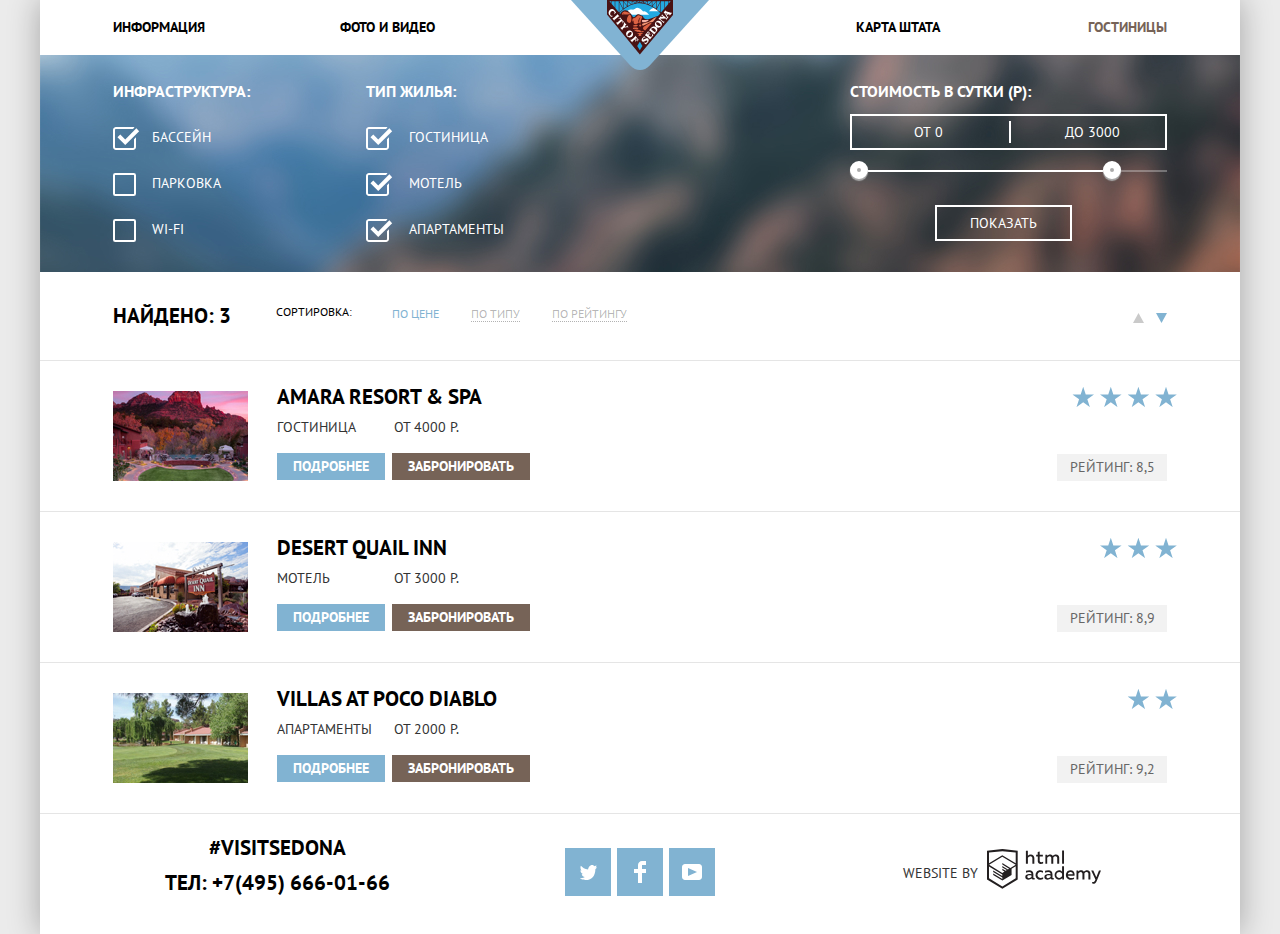
==== commit 202ba554: "Update catalog.html" ====
--- a/catalog.html
+++ b/catalog.html
@@ -9,236 +9,241 @@
   </head>
   <body class="page-body">
     <div class="container">
-    <header class="main-header">
-      <nav class="main-navigation">
-        <ul class="site-navigation">
-          <li><a href="" class="nav-item">Информация</a></li>
-          <li><a href="" class="nav-item">Фото и видео</a></li>
-          <li><a href="" class="nav-item">Карта штата</a></li>
-          <li> <a href="" class="nav-item active-page">Гостиницы</a></li>
-        </ul>
-        <a href="index.html" class="main-header-logo">
-          <img src="img/header-logo.svg" width="138" height="70"  alt="logo Sedona" >
-        </a>
+      <header class="main-header">
+        <nav class="main-navigation">
+          <ul class="site-navigation">
+            <li><a href="" class="nav-item">Информация</a></li>
+            <li><a href="" class="nav-item">Фото и видео</a></li>
+            <li><a href="" class="nav-item">Карта штата</a></li>
+            <li> <a class="nav-item active-page">Гостиницы</a></li>
+          </ul>
+          <a href="index.html" class="main-header-logo">
+            <img src="img/header-logo.svg" width="138" height="70"  alt="logo Sedona">
+          </a>
         </nav>
-    </header>
-  <main>
-    <h1 class="visually-hidden">Отели</h1>
-    <section class="search-filters">
-      <h2 class="visually-hidden">Фильтры</h2>
-        <form class="search-filters-form" id="search">
-          <div class="infrastructure">
-            <h3>Инфраструктура:</h3>
-            <ul>
-              <li class="filter-option filter-checkbox">
-                <input class="visually-hidden filter-input-checkbox filter-input" type="checkbox" name="pool" id="pool" checked>
-                <label for="pool">Бассейн</label>
+      </header>
+      <main>
+        <h1 class="visually-hidden">Отели</h1>
+        <section class="search-filters">
+          <h2 class="visually-hidden">Фильтры</h2>
+            <form class="search-filters-form" id="search">
+              <div class="infrastructure">
+                <h3>Инфраструктура:</h3>
+                <ul>
+                  <li class="filter-option filter-checkbox">
+                    <input class="visually-hidden filter-input-checkbox filter-input" type="checkbox" name="pool" id="pool" checked>
+                    <label for="pool">Бассейн</label>
+                  </li>
+                  <li class="filter-option filter-checkbox">
+                    <input class="visually-hidden filter-input-checkbox filter-input" type="checkbox" name="parking" id="parking">
+                    <label for="parking">Парковка</label>
+                  </li>
+                  <li class="filter-option filter-checkbox">
+                    <input class="visually-hidden filter-input-checkbox filter-input" type="checkbox" name="wi-fi" id="wi-fi">
+                    <label for="wi-fi">WI-FI</label>
+                  </li>
+                </ul>
+              </div>
+              <div class="type-of-housing">
+                <h3>Тип жилья:</h3>
+                <ul>
+                  <li class="filter-option filter-checkbox housing-filter-option">
+                    <input class="visually-hidden filter-input-checkbox filter-input" type="checkbox" name="hotel" id="hotel" checked>
+                    <label for="hotel">Гостиница</label>
+                  </li>
+                  <li class="filter-option filter-checkbox housing-filter-option">
+                    <input class="visually-hidden filter-input-checkbox filter-input" type="checkbox" name="motel" id="motel" checked>
+                    <label for="motel">Мотель</label>
+                  </li>
+                  <li class="filter-option filter-checkbox housing-filter-option">
+                    <input class="visually-hidden filter-input-checkbox filter-input" type="checkbox" name="apartments" id="apartments" checked>
+                    <label for="apartments">Апартаменты</label>
+                  </li>
+                </ul>
+              </div>
+              <div class="cost-filter">
+                <div class="cost-filter-container">
+                  <h3>Стоимость в сутки (Р):</h3>
+                  <div class="range-filter">
+                    <div class="cost-inputs">
+                      <label class="cost-inputs-label" for="min-cost">ОТ</label>
+                      <input class="min-cost cost-inputs-item" type="number" name="min-cost" id="min-cost"  value="0">
+                      <label class="cost-inputs-label" for="max-cost">ДО</label>
+                      <input class="max-cost cost-inputs-item" type="number" name="max-cost" id="max-cost" value="3000">
+                    </div>
+                    <div class="range-controls">
+                      <div class="scale">
+                        <div class="bar"></div>
+                      </div>
+                      <button type="button" class="toggle toggle-min" id="toggle-min"><span class="visually-hidden">Минимальная цена</span></button>
+                      <button type="button" class="toggle toggle-max" id="toggle-max"><span class="visually-hidden">Максимальная цена</span></button>
+                    </div>
+                    <button class="show-button" type="submit" formaction="https://echo.htmlacademy.ru/" form="search">Показать</button>
+                  </div>
+                </div>
+              </div>
+            </form>
+        </section>
+        <section class="search-results">
+          <h2 class="visually-hidden">Результат</h2>
+          <div class="sort-panel">
+            <span class="search-quantity">Найдено: 3</span>
+            <span class="sorting">Сортировка:</span>
+            <ul class="sorting-list">
+              <li>
+                <a href="" class="sort-button active-sort-button">По цене</a>
               </li>
-              <li class="filter-option filter-checkbox">
-                <input class="visually-hidden filter-input-checkbox filter-input" type="checkbox" name="parking" id="parking" checked>
-                <label for="parking">Парковка</label>
+              <li>
+                <a href="" class="sort-button">по типу</a>
               </li>
-              <li class="filter-option filter-checkbox">
-                <input class="visually-hidden filter-input-checkbox filter-input" type="checkbox" name="wi-fi" id="wi-fi" checked>
-                <label for="wi-fi">WI-FI</label>
+              <li>
+                <a href="" class="sort-button">по рейтингу</a>
               </li>
             </ul>
-          </div>
-          <div class="type-of-housing">
-            <h3>Тип жилья:</h3>
-            <ul>
-              <li class="filter-option filter-checkbox housing-filter-option">
-                <input class="visually-hidden filter-input-checkbox filter-input" type="checkbox" name="hotel" id="hotel" checked>
-                <label for="hotel">Гостиница</label>
-              </li>
-              <li class="filter-option filter-checkbox housing-filter-option">
-                <input class="visually-hidden filter-input-checkbox filter-input" type="checkbox" name="motel" id="motel" checked>
-                <label for="motel">Мотель</label>
-              </li>
-              <li class="filter-option filter-checkbox housing-filter-option">
-                <input class="visually-hidden filter-input-checkbox filter-input" type="checkbox" name="apartments" id="apartments" checked>
-                <label for="apartments">Апартаменты</label>
-              </li>
-            </ul>
-          </div>
-          <div class="cost-filter">
-            <div class="cost-filter-container">
-              <h3>Стоимость в сутки (Р):</h3>
-              <div class="range-filter">
-                <div class="cost-inputs">
-                  <label class="cost-inputs-label" for="min-cost">ОТ</label>
-                  <input class="min-cost cost-inputs-item" type="number" name="min-cost" id="min-cost"  value="0">
-                  <label class="cost-inputs-label" for="max-cost">ДО</label>
-                  <input class="max-cost cost-inputs-item" type="number" name="max-cost" id="max-cost" value="3000">
-                </div>
-                <div class="range-controls">
-                  <div class="scale">
-                    <div class="bar"></div>
-                  </div>
-                  <button type="button" class="toggle toggle-min" id="toggle-min"><span class="visually-hidden">Минимальная цена</span></button>
-                  <button type="button" class="toggle toggle-max" id="toggle-max"><span class="visually-hidden">Максимальная цена</span></button>
-                </div>
-                <button class="show-button" type="submit" formaction="https://echo.htmlacademy.ru/" form="search">Показать</button>
-              </div>
-            </div>
-          </div>
-        </form>
-    </section>
-    <section class="search-results">
-      <h2 class="visually-hidden">Результат</h2>
-      <div class="sort-panel">
-      <span class="search-quantity">Найдено: 3</span>
-      <span class="sorting">Сортировка:</span>
-      <ul class="sorting-list">
-        <li>
-          <a href="" class="sort-button active-sort-button">По цене</a>
-        </li>
-        <li>
-          <a href="" class="sort-button">по типу</a>
-        </li>
-        <li>
-          <a href="" class="sort-button">по рейтингу</a>
-        </li>
-      </ul>
-      <a  href="" class="small-large progress-button"><span class="visually-hidden">От меньшего к большему</span><svg width="11" height="10" viewBox="0 0 11 10" fill="#CACACA" xmlns="http://www.w3.org/2000/svg">
-        <path d="M5.5 0L0 10H11L5.5 0Z" />
-        </svg></a>
-      <a href="" class="large-smal progress-button active-progress-button"> <span class="visually-hidden">От большего к меньшему</span><svg width="11" height="10" viewBox="0 0 11 10" fill="#81B3D2" xmlns="http://www.w3.org/2000/svg">
-        <path d="M5.5 10L0 0H11" />
-        </svg>
-        </a>
-      </div>
-        <ul class="found-hotels">
-          <li class="hotel">
-            <img src="img/amara-resort-spa.jpg" width="135" height="90" alt="Amara Resort & Spa">
-            <div>
-              <a href="" class="name-hotel">Amara Resort & Spa</a>
-              <div>
-                <p class="type">Гостиница</p>
-                <p class="price">От 4000 Р.</p>
-              </div>
-              <a href="" class="details">Подробнее</a> 
-              <a href="" class="to-book">Забронировать</a>
-            </div>
-            <div>
-              <div class="stars">
-                <span class="visually-hidden">4 звезды</span>
-                <svg width="19" height="17" viewBox="0 0 19 17" fill="none" xmlns="http://www.w3.org/2000/svg">
-                  <path d="M9.002 0L11.128 6.494H18.005L12.441 10.506L14.566 17L9.002 12.987L3.438 17L5.564 10.506L0 6.494H6.878L9.002 0Z" fill="#81B3D2"/>
-                  </svg>
-                  <svg width="19" height="17" viewBox="0 0 19 17" fill="none" xmlns="http://www.w3.org/2000/svg">
-                    <path d="M9.002 0L11.128 6.494H18.005L12.441 10.506L14.566 17L9.002 12.987L3.438 17L5.564 10.506L0 6.494H6.878L9.002 0Z" fill="#81B3D2"/>
-                    </svg>
-                    <svg width="19" height="17" viewBox="0 0 19 17" fill="none" xmlns="http://www.w3.org/2000/svg">
-                      <path d="M9.002 0L11.128 6.494H18.005L12.441 10.506L14.566 17L9.002 12.987L3.438 17L5.564 10.506L0 6.494H6.878L9.002 0Z" fill="#81B3D2"/>
-                      </svg>
-                      <svg width="19" height="17" viewBox="0 0 19 17" fill="none" xmlns="http://www.w3.org/2000/svg">
-                        <path d="M9.002 0L11.128 6.494H18.005L12.441 10.506L14.566 17L9.002 12.987L3.438 17L5.564 10.506L0 6.494H6.878L9.002 0Z" fill="#81B3D2"/>
-                        </svg>
-              </div>
-              <p class="rating">Рейтинг: 8,5</p>
-            </div>
-          </li>
-          <li class="hotel">
-            <img src="img/desert-quail-inn.jpg" width="135" height="90" alt="Desert Quail Inn">
-            <div>
-              <a href="" class="name-hotel">Desert Quail Inn</a>
-              <div>
-                <p class="type">Мотель</p> 
-                <p class="price">От 3000 Р.</p>
-              </div>
-              <a href="" class="details">Подробнее</a> 
-              <a href="" class="to-book">Забронировать</a>
-            </div>
-            <div>  
-            <div class="stars">
-              <span class="visually-hidden">3 звезды</span>
-              <svg width="19" height="17" viewBox="0 0 19 17" fill="none" xmlns="http://www.w3.org/2000/svg">
-                <path d="M9.002 0L11.128 6.494H18.005L12.441 10.506L14.566 17L9.002 12.987L3.438 17L5.564 10.506L0 6.494H6.878L9.002 0Z" fill="#81B3D2"/>
+            <a  href="" class="small-large progress-button">
+              <span class="visually-hidden">От меньшего к большему</span>
+              <svg width="11" height="10" viewBox="0 0 11 10" fill="#CACACA" xmlns="http://www.w3.org/2000/svg">
+                <path d="M5.5 0L0 10H11L5.5 0Z" />
+              </svg>
+            </a>
+            <a href="" class="large-smal progress-button active-progress-button">
+              <span class="visually-hidden">От большего к меньшему</span>
+              <svg width="11" height="10" viewBox="0 0 11 10" fill="#81B3D2" xmlns="http://www.w3.org/2000/svg">
+                <path d="M5.5 10L0 0H11" />
+              </svg>
+            </a>
+           </div>
+          <ul class="found-hotels">
+            <li class="hotel">
+              <img src="img/amara-resort-spa.jpg" width="135" height="90" alt="Amara Resort & Spa">
+              <div>
+                <a href="" class="name-hotel">Amara Resort & Spa</a>
+                <div>
+                  <p class="type">Гостиница</p>
+                  <p class="price">От 4000 Р.</p>
+                </div>
+                <a href="" class="details">Подробнее</a> 
+                <a href="" class="to-book">Забронировать</a>
+              </div>
+              <div>
+                <div class="stars">
+                  <span class="visually-hidden">4 звезды</span>
+                  <svg width="19" height="17" viewBox="0 0 19 17" fill="none" xmlns="http://www.w3.org/2000/svg">
+                    <path d="M9.002 0L11.128 6.494H18.005L12.441 10.506L14.566 17L9.002 12.987L3.438 17L5.564 10.506L0 6.494H6.878L9.002 0Z" fill="#81B3D2"/>
+                  </svg>
+                  <svg width="19" height="17" viewBox="0 0 19 17" fill="none" xmlns="http://www.w3.org/2000/svg">
+                    <path d="M9.002 0L11.128 6.494H18.005L12.441 10.506L14.566 17L9.002 12.987L3.438 17L5.564 10.506L0 6.494H6.878L9.002 0Z" fill="#81B3D2"/>
+                  </svg>
+                  <svg width="19" height="17" viewBox="0 0 19 17" fill="none" xmlns="http://www.w3.org/2000/svg">
+                    <path d="M9.002 0L11.128 6.494H18.005L12.441 10.506L14.566 17L9.002 12.987L3.438 17L5.564 10.506L0 6.494H6.878L9.002 0Z" fill="#81B3D2"/>
+                  </svg>
+                  <svg width="19" height="17" viewBox="0 0 19 17" fill="none" xmlns="http://www.w3.org/2000/svg">
+                    <path d="M9.002 0L11.128 6.494H18.005L12.441 10.506L14.566 17L9.002 12.987L3.438 17L5.564 10.506L0 6.494H6.878L9.002 0Z" fill="#81B3D2"/>
+                  </svg>
+                </div>
+                <p class="rating">Рейтинг: 8,5</p>
+              </div>
+            </li>
+            <li class="hotel">
+              <img src="img/desert-quail-inn.jpg" width="135" height="90" alt="Desert Quail Inn">
+              <div>
+               <a href="" class="name-hotel">Desert Quail Inn</a>
+                <div>
+                  <p class="type">Мотель</p> 
+                  <p class="price">От 3000 Р.</p>
+                </div>
+                <a href="" class="details">Подробнее</a> 
+                <a href="" class="to-book">Забронировать</a>
+              </div>
+              <div>  
+                <div class="stars">
+                  <span class="visually-hidden">3 звезды</span>
+                  <svg width="19" height="17" viewBox="0 0 19 17" fill="none" xmlns="http://www.w3.org/2000/svg">
+                    <path d="M9.002 0L11.128 6.494H18.005L12.441 10.506L14.566 17L9.002 12.987L3.438 17L5.564 10.506L0 6.494H6.878L9.002 0Z" fill="#81B3D2"/>
+                  </svg>
+                  <svg width="19" height="17" viewBox="0 0 19 17" fill="none" xmlns="http://www.w3.org/2000/svg">
+                    <path d="M9.002 0L11.128 6.494H18.005L12.441 10.506L14.566 17L9.002 12.987L3.438 17L5.564 10.506L0 6.494H6.878L9.002 0Z" fill="#81B3D2"/>
+                  </svg>
+                  <svg width="19" height="17" viewBox="0 0 19 17" fill="none" xmlns="http://www.w3.org/2000/svg">
+                    <path d="M9.002 0L11.128 6.494H18.005L12.441 10.506L14.566 17L9.002 12.987L3.438 17L5.564 10.506L0 6.494H6.878L9.002 0Z" fill="#81B3D2"/>
+                  </svg>
+                </div>
+                <p class="rating">Рейтинг: 8,9</p>
+              </div>
+            </li>
+            <li class="hotel">
+              <img src="img/villas-at-poco-diablo.jpg" width="135" height="90" alt="Villas at Poco Diablo">
+              <div>
+                <a href="" class="name-hotel">Villas at Poco Diablo</a>
+                <div>
+                  <p class="type">Апартаменты</p> 
+                  <p class="price">От 2000 Р.</p>
+                </div>
+                <a href="" class="details">Подробнее</a> 
+                <a href="" class="to-book">Забронировать</a>
+              </div>
+              <div>
+                <div class="stars">
+                  <span class="visually-hidden">2 звезды</span>
+                  <svg width="19" height="17" viewBox="0 0 19 17" fill="none" xmlns="http://www.w3.org/2000/svg">
+                    <path d="M9.002 0L11.128 6.494H18.005L12.441 10.506L14.566 17L9.002 12.987L3.438 17L5.564 10.506L0 6.494H6.878L9.002 0Z" fill="#81B3D2"/>
+                  </svg>
+                  <svg width="19" height="17" viewBox="0 0 19 17" fill="none" xmlns="http://www.w3.org/2000/svg">
+                    <path d="M9.002 0L11.128 6.494H18.005L12.441 10.506L14.566 17L9.002 12.987L3.438 17L5.564 10.506L0 6.494H6.878L9.002 0Z" fill="#81B3D2"/>
+                  </svg>
+                </div>
+                <p class="rating">Рейтинг: 9,2</p>
+              </div>
+           </li>
+          </ul>
+        </section>
+      </main>
+      <footer class="main-footer">
+        <section class="contacts">
+          <h2 class="visually-hidden">Контакты</h2>
+            <p class="teg-footer">#visitSEDONA</p>
+            <p class="phone"><a href="tel:+74956660166" class="phone">Тел: +7(495) 666-01-66</a></p>
+        </section>
+        <section class="social">
+          <h2 class="visually-hidden">Социальные сети</h2>
+          <ul>
+            <li>
+              <a href="" class="social-item">
+                <span class="visually-hidden">twitter</span>
+                <svg width="17" height="17" viewBox="0 0 17 17" fill="none" xmlns="http://www.w3.org/2000/svg" aria-label="Логотип Твиттер" role="img"> 
+                  <path d="M10.95 1.14403C12.635 0.648028 13.934 1.41403 14.527 2.32303C15.2 2.09203 15.858 1.84203 16.538 1.61503C16.5249 2.30139 16.2117 2.94755 15.681 3.38303C16.366 3.55303 16.985 2.89203 16.985 2.89203C16.816 3.89203 15.979 4.68003 15.422 4.91603C15.191 11.666 12.247 16.133 5.34498 15.998H4.89898C4.48898 15.998 0.734977 15.538 0.000976562 14.111C2.27198 14.307 3.89398 13.689 4.69398 12.934C3.73398 12.634 2.01498 12.457 1.71498 9.98403C2.06398 10.09 2.27898 10.212 2.90498 10.103C1.70498 9.24703 0.373977 8.53003 0.447977 6.33003C0.732977 6.65803 1.51498 6.86603 1.78798 6.80203C1.08498 6.56103 -0.182023 3.44203 0.893977 1.85003C2.71198 3.70403 4.62898 5.45603 8.04598 5.62303C8.25398 3.33003 9.18298 1.79303 10.95 1.14403Z" fill="white"/>
                 </svg>
-                <svg width="19" height="17" viewBox="0 0 19 17" fill="none" xmlns="http://www.w3.org/2000/svg">
-                  <path d="M9.002 0L11.128 6.494H18.005L12.441 10.506L14.566 17L9.002 12.987L3.438 17L5.564 10.506L0 6.494H6.878L9.002 0Z" fill="#81B3D2"/>
-                  </svg>
-                  <svg width="19" height="17" viewBox="0 0 19 17" fill="none" xmlns="http://www.w3.org/2000/svg">
-                    <path d="M9.002 0L11.128 6.494H18.005L12.441 10.506L14.566 17L9.002 12.987L3.438 17L5.564 10.506L0 6.494H6.878L9.002 0Z" fill="#81B3D2"/>
-                    </svg>
-            </div>
-            <p class="rating">Рейтинг: 8,9</p>
-            </div>
-          </li>
-          <li class="hotel">
-            <img src="img/villas-at-poco-diablo.jpg" width="135" height="90" alt="Villas at Poco Diablo">
-            <div>
-              <a href="" class="name-hotel">Villas at Poco Diablo</a>
-              <div>
-                <p class="type">Апартаменты</p> 
-                <p class="price">От 2000 Р.</p>
-              </div>
-              <a href="" class="details">Подробнее</a> 
-              <a href="" class="to-book">Забронировать</a>
-            </div>
-            <div>
-              <div class="stars">
-                <span class="visually-hidden">2 звезды</span>
-                <svg width="19" height="17" viewBox="0 0 19 17" fill="none" xmlns="http://www.w3.org/2000/svg">
-                  <path d="M9.002 0L11.128 6.494H18.005L12.441 10.506L14.566 17L9.002 12.987L3.438 17L5.564 10.506L0 6.494H6.878L9.002 0Z" fill="#81B3D2"/>
-                  </svg>
-                  <svg width="19" height="17" viewBox="0 0 19 17" fill="none" xmlns="http://www.w3.org/2000/svg">
-                    <path d="M9.002 0L11.128 6.494H18.005L12.441 10.506L14.566 17L9.002 12.987L3.438 17L5.564 10.506L0 6.494H6.878L9.002 0Z" fill="#81B3D2"/>
-                    </svg>
-              </div>
-              <p class="rating">Рейтинг: 9,2</p>
-            </div>
-          </li>
-        </ul>
-    </section>
-  </main>
-  <footer class="main-footer">
-    <section class="contacts">
-      <h2 class="visually-hidden">Контакты</h2>
-        <p class="teg-footer">#visitSEDONA</p>
-        <p class="phone"><a href="tel:+74956660166" class="phone">ТЕЛ: +7(495) 666-01-66</a></p>
-    </section>
-    <section class="social">
-      <h2 class="visually-hidden">Социальные сети</h2>
-      <ul>
-        <li>
-          <a href="" class="social-item">
-            <span class="visually-hidden">twitter</span>
-            <svg width="17" height="17" viewBox="0 0 17 17" fill="none" xmlns="http://www.w3.org/2000/svg" aria-label="Логотип Твиттер" role="img"> 
-              <path d="M10.95 1.14403C12.635 0.648028 13.934 1.41403 14.527 2.32303C15.2 2.09203 15.858 1.84203 16.538 1.61503C16.5249 2.30139 16.2117 2.94755 15.681 3.38303C16.366 3.55303 16.985 2.89203 16.985 2.89203C16.816 3.89203 15.979 4.68003 15.422 4.91603C15.191 11.666 12.247 16.133 5.34498 15.998H4.89898C4.48898 15.998 0.734977 15.538 0.000976562 14.111C2.27198 14.307 3.89398 13.689 4.69398 12.934C3.73398 12.634 2.01498 12.457 1.71498 9.98403C2.06398 10.09 2.27898 10.212 2.90498 10.103C1.70498 9.24703 0.373977 8.53003 0.447977 6.33003C0.732977 6.65803 1.51498 6.86603 1.78798 6.80203C1.08498 6.56103 -0.182023 3.44203 0.893977 1.85003C2.71198 3.70403 4.62898 5.45603 8.04598 5.62303C8.25398 3.33003 9.18298 1.79303 10.95 1.14403Z" fill="white"/>
-            </svg>
-          </a>
-        </li>
-        <li>
-          <a href="" class="social-item">
-            <span class="visually-hidden">Facebook</span>
-            <svg width="12" height="22" viewBox="0 0 12 22" fill="none" xmlns="http://www.w3.org/2000/svg" aria-label="Логотип Фейсбук" role="img">
-              <path d="M12 4V0H8C5.79086 0 4 1.79086 4 4V8H0V12H4V22H8V12H12V8H8V4H12Z" fill="white"/>
-            </svg>
-          </a>
-        </li>
-        <li>
-          <a href="" class="social-item"><span class="visually-hidden">youtube</span>
-            <svg width="20" height="16" viewBox="0 0 20 16" fill="none" xmlns="http://www.w3.org/2000/svg" aria-label="Логотип Ю-туб" role="img">
-              <path fill-rule="evenodd" clip-rule="evenodd" d="M3 0H17C18.65 0 20 1.35 20 3V13C20 14.65 18.65 16 17 16H3C1.35 16 0 14.65 0 13V3C0 1.35 1.35 0 3 0ZM6.027 4.002V11.998L15.014 8L6.027 4.002Z" fill="white"/>
-            </svg>
-          </a>
-        </li>
-      </ul>
-    </section>
-    <section class="developer">
-      <h2 class="visually-hidden">Разработчик</h2>
-      <p>Website by&nbsp;
-        <a href="https://htmlacademy.ru/intensive/htmlcss" class="developer-logo">
-          <svg width="115" height="41" viewBox="0 0 115 41" fill="none" xmlns="http://www.w3.org/2000/svg" aria-label="Логотип HTML Academi" role="img">
-            <path fill-rule="evenodd" clip-rule="evenodd" d="M15.5197 1.05737H15.3509L0 2.71895V31.4945L15.3509 40.8382L30.7018 31.4945V2.71895L15.5197 1.05737ZM77.0183 2.62185H75.0876V15.7311H77.0183V2.62185ZM40.8619 2.63264V7.76843C41.6131 6.9864 42.6386 6.5436 43.7105 6.53843C44.6823 6.47908 45.6329 6.84495 46.3253 7.54479C47.0177 8.24462 47.3866 9.21244 47.3399 10.2068V15.7634H45.367V10.4658C45.4231 9.94897 45.2754 9.43059 44.9566 9.02553C44.6377 8.62047 44.174 8.36218 43.6683 8.3079H43.3518C42.3456 8.36979 41.4321 8.9295 40.9041 9.80764V15.7634H38.8995V2.63264H40.8619ZM77.0183 31.4837H75.2775V30.0595C74.4828 31.1353 73.23 31.7538 71.9119 31.7211C69.4751 31.5528 67.5825 29.4822 67.5825 26.9845C67.5825 24.4867 69.4751 22.4162 71.9119 22.2479C73.1195 22.2052 74.2818 22.7203 75.0771 23.6505V18.3205H77.0183V31.4837ZM47.0656 30.0595C47.263 30.0515 47.4583 30.0152 47.6459 29.9516V31.3866C47.2482 31.5404 46.826 31.6172 46.4009 31.6132C45.6482 31.6769 44.9394 31.2429 44.639 30.5342C43.7036 31.31 42.5302 31.7227 41.3261 31.6995C39.733 31.6995 38.256 30.804 38.256 28.9482C38.256 26.65 40.3661 25.9379 42.1702 25.9379C42.9402 25.9505 43.707 26.0408 44.4596 26.2076V25.884C44.4596 24.805 43.6578 23.9742 42.1491 23.9742C41.0585 23.9764 39.9804 24.2116 38.9839 24.6647V22.8305C40.0678 22.451 41.204 22.2506 42.3495 22.2371C44.8394 22.2371 46.3693 23.4455 46.3693 26.1753V29.4121C46.3546 29.5668 46.401 29.721 46.4981 29.8406C46.5951 29.9601 46.7349 30.035 46.8862 30.0487H47.0656V30.0595ZM40.2711 28.8403C40.298 29.229 40.4761 29.5905 40.7655 29.844C41.055 30.0974 41.4317 30.2217 41.8115 30.189H41.9275C42.8819 30.1906 43.7973 29.8022 44.4702 29.11V27.5779C43.842 27.4414 43.2026 27.3655 42.5605 27.3513C41.5055 27.3513 40.2817 27.7074 40.2817 28.8403H40.2711ZM56.0229 22.9384C55.1962 22.4632 54.2596 22.2246 53.3115 22.2479H52.9422C51.7332 22.2873 50.5891 22.8166 49.7619 23.7192C48.9347 24.6218 48.4923 25.8236 48.5321 27.06V27.5024C48.6957 30.0004 50.805 31.8921 53.2482 31.7318C54.2519 31.7555 55.2477 31.5452 56.1601 31.1168V29.2718C55.3769 29.7215 54.4945 29.9591 53.5963 29.9624C52.5199 30.0288 51.4963 29.4793 50.9385 28.5356C50.3806 27.5918 50.3806 26.4095 50.9385 25.4658C51.4963 24.522 52.5199 23.9725 53.5963 24.039C54.461 24.0357 55.3066 24.2989 56.0229 24.7942V22.9384ZM66.1514 30.0595C66.3488 30.0515 66.5441 30.0152 66.7317 29.9516V31.3866C66.334 31.5404 65.9118 31.6172 65.4867 31.6132C64.734 31.6769 64.0252 31.2429 63.7248 30.5342C62.7894 31.31 61.616 31.7227 60.4119 31.6995C58.8188 31.6995 57.3417 30.804 57.3417 28.9482C57.3417 26.65 59.4518 25.9379 61.256 25.9379C62.0259 25.9505 62.7928 26.0408 63.5454 26.2076V25.884C63.5454 24.805 62.7436 23.9742 61.2349 23.9742C60.1443 23.9764 59.0662 24.2116 58.0697 24.6647V22.8305C59.1536 22.451 60.2897 22.2506 61.4353 22.2371C63.9252 22.2371 65.455 23.4455 65.455 26.1753V29.4121C65.4404 29.5668 65.4868 29.721 65.5838 29.8406C65.6809 29.9601 65.8207 30.035 65.972 30.0487H66.1514V30.0595ZM59.855 29.8481C59.5632 29.5943 59.3837 29.2311 59.3569 28.8403H59.378C59.378 27.7074 60.5385 27.3513 61.6569 27.3513C62.299 27.3655 62.9383 27.4414 63.5665 27.5779V29.11C62.8937 29.8022 61.9782 30.1906 61.0239 30.189H60.9078C60.5263 30.2247 60.1469 30.1019 59.855 29.8481ZM69.3271 26.9305C69.3271 25.2859 70.6308 23.9526 72.239 23.9526L72.2601 24.0066C73.4742 24.0066 74.5742 24.7382 75.0665 25.8732V28.0311C74.5856 29.1871 73.4673 29.9296 72.239 29.9084C70.6308 29.9084 69.3271 28.5752 69.3271 26.9305ZM83.3486 22.2479C86.8408 22.2479 88.0541 25.1395 87.4844 27.7397H80.922C81.1436 29.3582 82.6839 30.0163 84.2876 30.0163C85.2509 30.0196 86.2027 29.8021 87.0729 29.3797V31.1061C86.0736 31.5421 84.9939 31.7519 83.9078 31.7211C81.2385 31.7211 78.8963 30.189 78.8963 26.9521C78.8362 25.7502 79.2482 24.5736 80.0408 23.6841C80.8334 22.7945 81.9408 22.2658 83.1165 22.2155H83.3486V22.2479ZM80.8693 26.1753C80.9704 24.8237 82.1216 23.8104 83.4436 23.9095H83.4858C84.1064 23.8531 84.7196 24.08 85.1612 24.5295C85.6028 24.979 85.8275 25.6051 85.7752 26.24H80.8693V26.1753ZM89.489 31.4621V22.4961H91.2298V23.575C91.9777 22.7197 93.041 22.2229 94.1628 22.2047C95.2951 22.1328 96.3712 22.7163 96.9482 23.7153C97.7407 22.8335 98.8477 22.3161 100.018 22.2803C100.952 22.2327 101.859 22.6011 102.507 23.2901C103.154 23.9792 103.478 24.9213 103.394 25.8732V31.4837H101.39V25.9271C101.437 25.4734 101.306 25.0191 101.024 24.6647C100.743 24.3104 100.336 24.0852 99.8917 24.039H99.6174C98.7512 24.0941 97.9525 24.536 97.4335 25.2474V31.4837H95.4289V25.9271C95.4728 25.47 95.3357 25.0139 95.0481 24.6611C94.7606 24.3082 94.3467 24.088 93.8991 24.0497H93.6881C92.7466 24.1344 91.8915 24.6449 91.3564 25.4416V31.5161H89.5312L89.489 31.4621ZM113.977 22.4745H111.972L109.324 29.2718L106.306 22.4853H104.196L108.417 31.5484L108.237 32.0016C107.72 33.3611 107.003 34.0516 106.053 34.0516C105.75 34.0548 105.447 34.0112 105.156 33.9221V35.6161C105.536 35.7125 105.926 35.7632 106.317 35.7671C107.646 35.7671 108.902 35.0226 109.851 32.6813L113.977 22.4745ZM52.689 6.78658V3.54974L50.7266 4.01369V6.73264H49.144V8.49132H50.7899V12.9905C50.7231 13.817 51.0244 14.6301 51.61 15.2038C52.1955 15.7775 53.0028 16.0505 53.8073 15.9468C54.5996 15.9535 55.3875 15.8259 56.139 15.5692V13.8429C55.5727 14.0781 54.9672 14.199 54.356 14.199C53.2165 14.199 52.689 13.8105 52.689 12.6237V8.5129H55.8541V6.78658H52.689ZM58.3862 15.7526V6.75421H60.1376V7.83316C60.8811 6.97655 61.9403 6.476 63.0601 6.45211C64.1624 6.38099 65.2146 6.93142 65.8032 7.88711C66.5958 7.00534 67.7028 6.48794 68.8734 6.45211C69.8138 6.41462 70.7233 6.79859 71.364 7.50353C72.0046 8.20846 72.3126 9.16418 72.2073 10.1205V15.7418H70.2028V10.1853C70.2499 9.73151 70.1184 9.27721 69.8373 8.92287C69.5561 8.56853 69.1485 8.34334 68.7046 8.29711H68.4619C67.5957 8.35228 66.797 8.7942 66.278 9.50553V15.7418H64.2734V10.1853C64.3206 9.73151 64.1891 9.27721 63.9079 8.92287C63.6268 8.56853 63.2191 8.34334 62.7752 8.29711H62.5326C61.5911 8.38181 60.736 8.89229 60.2009 9.68895V15.7634H58.3862V15.7526ZM28.6972 30.3033L28.7078 30.2968L28.6972 30.3184V30.3033ZM28.6972 18.3205V30.3033L15.3509 38.4321L2.00459 30.3184V18.5147L15.2876 26.6068V28.0311L6.18257 22.5284V23.9418L15.3404 29.5632V31.0629L6.19312 25.4955V26.9521L15.3509 32.5734L24.5826 26.9197V20.8129L28.6972 18.3205ZM28.7078 16.7776L25.0362 18.9355L23.3482 20.0145L15.3087 15.0837V16.4971L22.156 20.7266L22.0083 20.8237L20.9532 21.4063L15.2876 17.9537V19.3995L19.761 22.1184L18.706 22.8413L15.3298 20.7913V22.2047L17.5454 23.5426L15.2982 24.9021L2.11009 16.864L15.3087 8.72869L28.7078 16.7776ZM15.2876 7.27211L28.7078 15.3534V4.56395L15.3615 3.12895L2.01514 4.56395V15.3534L15.2876 7.27211Z" fill="#231F20"/>
-          </svg>               
-        </a>
-      </p>
-    </section>
-  </footer>
-</div>
-<script src="js/script.min.js"></script>
+              </a>
+            </li>
+            <li>
+              <a href="" class="social-item">
+                <span class="visually-hidden">Facebook</span>
+                <svg width="12" height="22" viewBox="0 0 12 22" fill="none" xmlns="http://www.w3.org/2000/svg" aria-label="Логотип Фейсбук" role="img">
+                  <path d="M12 4V0H8C5.79086 0 4 1.79086 4 4V8H0V12H4V22H8V12H12V8H8V4H12Z" fill="white"/>
+                </svg>
+              </a>
+            </li>
+            <li>
+              <a href="" class="social-item"><span class="visually-hidden">youtube</span>
+                <svg width="20" height="16" viewBox="0 0 20 16" fill="none" xmlns="http://www.w3.org/2000/svg" aria-label="Логотип Ю-туб" role="img">
+                  <path fill-rule="evenodd" clip-rule="evenodd" d="M3 0H17C18.65 0 20 1.35 20 3V13C20 14.65 18.65 16 17 16H3C1.35 16 0 14.65 0 13V3C0 1.35 1.35 0 3 0ZM6.027 4.002V11.998L15.014 8L6.027 4.002Z" fill="white"/>
+                </svg>
+              </a>
+            </li>
+          </ul>
+        </section>
+        <section class="developer">
+          <h2 class="visually-hidden">Разработчик</h2>
+          <p>Website by&nbsp;
+            <a href="https://htmlacademy.ru/intensive/htmlcss" class="developer-logo">
+              <span class="visually-hidden">HTML Academi</span>
+              <svg width="115" height="41" viewBox="0 0 115 41" fill="none" xmlns="http://www.w3.org/2000/svg" aria-label="Логотип HTML Academi" role="img">
+                <path fill-rule="evenodd" clip-rule="evenodd" d="M15.5197 1.05737H15.3509L0 2.71895V31.4945L15.3509 40.8382L30.7018 31.4945V2.71895L15.5197 1.05737ZM77.0183 2.62185H75.0876V15.7311H77.0183V2.62185ZM40.8619 2.63264V7.76843C41.6131 6.9864 42.6386 6.5436 43.7105 6.53843C44.6823 6.47908 45.6329 6.84495 46.3253 7.54479C47.0177 8.24462 47.3866 9.21244 47.3399 10.2068V15.7634H45.367V10.4658C45.4231 9.94897 45.2754 9.43059 44.9566 9.02553C44.6377 8.62047 44.174 8.36218 43.6683 8.3079H43.3518C42.3456 8.36979 41.4321 8.9295 40.9041 9.80764V15.7634H38.8995V2.63264H40.8619ZM77.0183 31.4837H75.2775V30.0595C74.4828 31.1353 73.23 31.7538 71.9119 31.7211C69.4751 31.5528 67.5825 29.4822 67.5825 26.9845C67.5825 24.4867 69.4751 22.4162 71.9119 22.2479C73.1195 22.2052 74.2818 22.7203 75.0771 23.6505V18.3205H77.0183V31.4837ZM47.0656 30.0595C47.263 30.0515 47.4583 30.0152 47.6459 29.9516V31.3866C47.2482 31.5404 46.826 31.6172 46.4009 31.6132C45.6482 31.6769 44.9394 31.2429 44.639 30.5342C43.7036 31.31 42.5302 31.7227 41.3261 31.6995C39.733 31.6995 38.256 30.804 38.256 28.9482C38.256 26.65 40.3661 25.9379 42.1702 25.9379C42.9402 25.9505 43.707 26.0408 44.4596 26.2076V25.884C44.4596 24.805 43.6578 23.9742 42.1491 23.9742C41.0585 23.9764 39.9804 24.2116 38.9839 24.6647V22.8305C40.0678 22.451 41.204 22.2506 42.3495 22.2371C44.8394 22.2371 46.3693 23.4455 46.3693 26.1753V29.4121C46.3546 29.5668 46.401 29.721 46.4981 29.8406C46.5951 29.9601 46.7349 30.035 46.8862 30.0487H47.0656V30.0595ZM40.2711 28.8403C40.298 29.229 40.4761 29.5905 40.7655 29.844C41.055 30.0974 41.4317 30.2217 41.8115 30.189H41.9275C42.8819 30.1906 43.7973 29.8022 44.4702 29.11V27.5779C43.842 27.4414 43.2026 27.3655 42.5605 27.3513C41.5055 27.3513 40.2817 27.7074 40.2817 28.8403H40.2711ZM56.0229 22.9384C55.1962 22.4632 54.2596 22.2246 53.3115 22.2479H52.9422C51.7332 22.2873 50.5891 22.8166 49.7619 23.7192C48.9347 24.6218 48.4923 25.8236 48.5321 27.06V27.5024C48.6957 30.0004 50.805 31.8921 53.2482 31.7318C54.2519 31.7555 55.2477 31.5452 56.1601 31.1168V29.2718C55.3769 29.7215 54.4945 29.9591 53.5963 29.9624C52.5199 30.0288 51.4963 29.4793 50.9385 28.5356C50.3806 27.5918 50.3806 26.4095 50.9385 25.4658C51.4963 24.522 52.5199 23.9725 53.5963 24.039C54.461 24.0357 55.3066 24.2989 56.0229 24.7942V22.9384ZM66.1514 30.0595C66.3488 30.0515 66.5441 30.0152 66.7317 29.9516V31.3866C66.334 31.5404 65.9118 31.6172 65.4867 31.6132C64.734 31.6769 64.0252 31.2429 63.7248 30.5342C62.7894 31.31 61.616 31.7227 60.4119 31.6995C58.8188 31.6995 57.3417 30.804 57.3417 28.9482C57.3417 26.65 59.4518 25.9379 61.256 25.9379C62.0259 25.9505 62.7928 26.0408 63.5454 26.2076V25.884C63.5454 24.805 62.7436 23.9742 61.2349 23.9742C60.1443 23.9764 59.0662 24.2116 58.0697 24.6647V22.8305C59.1536 22.451 60.2897 22.2506 61.4353 22.2371C63.9252 22.2371 65.455 23.4455 65.455 26.1753V29.4121C65.4404 29.5668 65.4868 29.721 65.5838 29.8406C65.6809 29.9601 65.8207 30.035 65.972 30.0487H66.1514V30.0595ZM59.855 29.8481C59.5632 29.5943 59.3837 29.2311 59.3569 28.8403H59.378C59.378 27.7074 60.5385 27.3513 61.6569 27.3513C62.299 27.3655 62.9383 27.4414 63.5665 27.5779V29.11C62.8937 29.8022 61.9782 30.1906 61.0239 30.189H60.9078C60.5263 30.2247 60.1469 30.1019 59.855 29.8481ZM69.3271 26.9305C69.3271 25.2859 70.6308 23.9526 72.239 23.9526L72.2601 24.0066C73.4742 24.0066 74.5742 24.7382 75.0665 25.8732V28.0311C74.5856 29.1871 73.4673 29.9296 72.239 29.9084C70.6308 29.9084 69.3271 28.5752 69.3271 26.9305ZM83.3486 22.2479C86.8408 22.2479 88.0541 25.1395 87.4844 27.7397H80.922C81.1436 29.3582 82.6839 30.0163 84.2876 30.0163C85.2509 30.0196 86.2027 29.8021 87.0729 29.3797V31.1061C86.0736 31.5421 84.9939 31.7519 83.9078 31.7211C81.2385 31.7211 78.8963 30.189 78.8963 26.9521C78.8362 25.7502 79.2482 24.5736 80.0408 23.6841C80.8334 22.7945 81.9408 22.2658 83.1165 22.2155H83.3486V22.2479ZM80.8693 26.1753C80.9704 24.8237 82.1216 23.8104 83.4436 23.9095H83.4858C84.1064 23.8531 84.7196 24.08 85.1612 24.5295C85.6028 24.979 85.8275 25.6051 85.7752 26.24H80.8693V26.1753ZM89.489 31.4621V22.4961H91.2298V23.575C91.9777 22.7197 93.041 22.2229 94.1628 22.2047C95.2951 22.1328 96.3712 22.7163 96.9482 23.7153C97.7407 22.8335 98.8477 22.3161 100.018 22.2803C100.952 22.2327 101.859 22.6011 102.507 23.2901C103.154 23.9792 103.478 24.9213 103.394 25.8732V31.4837H101.39V25.9271C101.437 25.4734 101.306 25.0191 101.024 24.6647C100.743 24.3104 100.336 24.0852 99.8917 24.039H99.6174C98.7512 24.0941 97.9525 24.536 97.4335 25.2474V31.4837H95.4289V25.9271C95.4728 25.47 95.3357 25.0139 95.0481 24.6611C94.7606 24.3082 94.3467 24.088 93.8991 24.0497H93.6881C92.7466 24.1344 91.8915 24.6449 91.3564 25.4416V31.5161H89.5312L89.489 31.4621ZM113.977 22.4745H111.972L109.324 29.2718L106.306 22.4853H104.196L108.417 31.5484L108.237 32.0016C107.72 33.3611 107.003 34.0516 106.053 34.0516C105.75 34.0548 105.447 34.0112 105.156 33.9221V35.6161C105.536 35.7125 105.926 35.7632 106.317 35.7671C107.646 35.7671 108.902 35.0226 109.851 32.6813L113.977 22.4745ZM52.689 6.78658V3.54974L50.7266 4.01369V6.73264H49.144V8.49132H50.7899V12.9905C50.7231 13.817 51.0244 14.6301 51.61 15.2038C52.1955 15.7775 53.0028 16.0505 53.8073 15.9468C54.5996 15.9535 55.3875 15.8259 56.139 15.5692V13.8429C55.5727 14.0781 54.9672 14.199 54.356 14.199C53.2165 14.199 52.689 13.8105 52.689 12.6237V8.5129H55.8541V6.78658H52.689ZM58.3862 15.7526V6.75421H60.1376V7.83316C60.8811 6.97655 61.9403 6.476 63.0601 6.45211C64.1624 6.38099 65.2146 6.93142 65.8032 7.88711C66.5958 7.00534 67.7028 6.48794 68.8734 6.45211C69.8138 6.41462 70.7233 6.79859 71.364 7.50353C72.0046 8.20846 72.3126 9.16418 72.2073 10.1205V15.7418H70.2028V10.1853C70.2499 9.73151 70.1184 9.27721 69.8373 8.92287C69.5561 8.56853 69.1485 8.34334 68.7046 8.29711H68.4619C67.5957 8.35228 66.797 8.7942 66.278 9.50553V15.7418H64.2734V10.1853C64.3206 9.73151 64.1891 9.27721 63.9079 8.92287C63.6268 8.56853 63.2191 8.34334 62.7752 8.29711H62.5326C61.5911 8.38181 60.736 8.89229 60.2009 9.68895V15.7634H58.3862V15.7526ZM28.6972 30.3033L28.7078 30.2968L28.6972 30.3184V30.3033ZM28.6972 18.3205V30.3033L15.3509 38.4321L2.00459 30.3184V18.5147L15.2876 26.6068V28.0311L6.18257 22.5284V23.9418L15.3404 29.5632V31.0629L6.19312 25.4955V26.9521L15.3509 32.5734L24.5826 26.9197V20.8129L28.6972 18.3205ZM28.7078 16.7776L25.0362 18.9355L23.3482 20.0145L15.3087 15.0837V16.4971L22.156 20.7266L22.0083 20.8237L20.9532 21.4063L15.2876 17.9537V19.3995L19.761 22.1184L18.706 22.8413L15.3298 20.7913V22.2047L17.5454 23.5426L15.2982 24.9021L2.11009 16.864L15.3087 8.72869L28.7078 16.7776ZM15.2876 7.27211L28.7078 15.3534V4.56395L15.3615 3.12895L2.01514 4.56395V15.3534L15.2876 7.27211Z" fill="#231F20"/>
+              </svg>               
+            </a>
+          </p>
+        </section>
+      </footer>
+    </div>
   </body>
 </html>
--- a/css/style.min.css
+++ b/css/style.min.css
@@ -1 +1 @@
-@-webkit-keyframes bounce{0%{transform:translateY(-86px)}70%{transform:translateY(30px)}90%{transform:translateY(-10px)}to{transform:translateY(0)}}@keyframes bounce{0%{transform:translateY(-86px)}70%{transform:translateY(30px)}90%{transform:translateY(-10px)}to{transform:translateY(0)}}:root{--basic-light-black: #231F20;--basic-black: #000000;--basic-light-blue: #81B3D2;--basic-extra-light-brown: #A9A9A9;--basic-white: #FFFFFF;--basic-blue: #669EC0;--basic-dark-blue: #5496BD;--basic-light-brown: #766357;--basic-brown: #604E43;--basic-dark-brown: #503E33;--basic-extralight-gray: #F2F2F2;--basic-light-gray: #EBEBEB;--basic-dark-gray: #666666;--basic-verygray: #CACACA;--basic-gray: #eeeeee;--basic-feature-brown: #333333;--basic-light-white: rgba(255, 255, 255, 0.9);--basic-extra-light-white:  rgba(255,255,255, 0.3);--basic-extra-light-black:  rgba(0,0,0, 0.3);--basic-extra-light-black-logo: rgba(35,31,32, 0.3);--basic-border-hotel-gray: #e5e5e5;--basic-toggle-color: #ABABAB}body{min-width:1200px;margin:0;padding:0;font-family:'PT Sans','Arial',sans-serif;font-size:14px;line-height:21px;font-weight:400;color:var(--basic-black);background-repeat:no-repeat;text-transform:uppercase;background-position:50% 0;background-color:var(--basic-light-gray)}a{text-decoration:none}img{max-width:100%;height:auto}*,::after,::before{box-sizing:border-box}.page{height:100%}.main-header{background-color:var(--basic-white)}.main-navigation{position:relative;font-weight:700}.site-navigation{display:flex;list-style:none;flex-wrap:wrap;wrap:4;margin:17px 0;padding-left:73px;padding-right:73px}.site-navigation li{width:21.5%}.nav-item{color:var(--basic-black)}.nav-item:hover{color:var(--basic-light-blue)}.nav-item:active{color:var(--basic-extra-light-black)}.main-header-logo{position:absolute;left:50%;margin-left:-69px;top:-17px;z-index:2}.site-navigation li:nth-child(4n+1){text-align:start}.site-navigation li:nth-child(4n+2){text-align:start;margin-right:auto}.site-navigation li:nth-child(4n+3),.site-navigation li:nth-child(4n+4){text-align:end}.container{min-height:100vh;display:grid;grid-template-rows:-webkit-min-content 1fr -webkit-min-content;grid-template-rows:min-content 1fr min-content;align-content:start;width:1200px;margin:0 auto;box-shadow:0 0 30px var(--basic-extra-light-black);background-color:var(--basic-white)}.visually-hidden{position:absolute;width:1px;height:1px;margin:-1px;border:0;padding:0;white-space:nowrap;-webkit-clip-path:inset(100%);clip-path:inset(100%);clip:rect(0 0 0 0);overflow:hidden}.main-logo-container{text-align:center;height:509px;background-image:url(../img/background-photo.jpg);background-color:var(--basic-gray);position:relative}.main-logo-container::after{content:"";position:absolute;width:1200px;height:272px;bottom:-216px;left:0;z-index:2;background-image:url(../img/background-photo-mask.svg);background-repeat:no-repeat}.main-site-logo{margin:77px auto 0}.intro-features{margin:42px auto 54px;max-width:520px;background-color:var(--basic-white);color:var(--basic-feature-brown);text-align:center}.intro-features-h{font-weight:700;font-size:21px;color:var(--basic-black);line-height:26px;margin-bottom:47px}.first-feature{display:grid;min-height:256px;background-color:var(--basic-light-blue);color:var(--basic-white);line-height:21px;grid-template-columns:1fr 2fr}.first-feature h3{width:200px;margin:45px auto 0;font-size:21px;font-weight:700}.first-feature-text-block{max-width:300px;text-align:center;justify-self:center}.first-feature img,.second-feature img{max-width:100%;height:auto;vertical-align:bottom}.number-feature{margin:25px 0}.first-feature-items{display:grid;grid-template-columns:1fr 1fr 1fr;background-color:var(--basic-white);color:var(--basic-feature-brown);line-height:21px;text-align:center}.first-feature-items div{width:400px;justify-self:center;align-self:end;padding:160px 50px 82px}.food,.housing,.souvenir{position:relative}.food::before,.housing::before,.souvenir::before{content:"";position:absolute;width:75px;left:162px}.housing::before{height:72px;top:60px;background-image:url(../img/house-icon.svg);z-index:2}.food p,.housing p,.souvenir p{margin-bottom:0;margin-top:26px}.food::before,.souvenir::before{height:70px;top:61px;background-image:url(../img/food-icon.svg)}.souvenir::before{width:64px;height:77px;top:55px;left:167px;background-image:url(../img/present-icon.svg)}.first-feature-items h3{color:var(--basic-black)}.second-feature{display:grid;min-height:256px;background-color:var(--basic-light-blue);color:var(--basic-white);line-height:21px;grid-template-columns:2fr 1fr;text-align:center}.first-feature-items h3,.second-feature h3{width:200px;margin:0 auto;font-size:21px;font-weight:700}.brige-text-block{text-align:center;justify-self:center;align-self:center;padding:0 40px}.booking,.other-features{color:var(--basic-feature-brown);text-align:center}.other-features{display:grid;background-color:var(--basic-gray);line-height:21px;grid-template-columns:1fr 1fr 1fr}.other-features h3{width:150px;font-size:21px;margin:47px auto 0}.other-features div{justify-self:center;padding-bottom:40px;padding-left:69px;padding-right:69px}.booking{background-color:var(--basic-white);line-height:24px;padding-top:55px}.booking-qestion,.other-features h3{color:var(--basic-black);font-weight:700}.booking-qestion{font-size:30px}.booking-ofer{width:450px;margin:27px auto 45px}.button-booking{background-color:var(--basic-light-brown);color:var(--basic-white);font-size:21px;line-height:26px;width:568px;font-weight:700;border:0;padding:30px 125px;z-index:10}.button-booking:hover{background-color:var(--basic-brown)}.button-booking:active{background-color:var(--basic-dark-brown);color:var(--basic-extra-light-white)}.button-booking,.map,.map-position{position:relative}.map-position{height:473px}.map iframe,.map img{position:absolute;top:0}.map iframe{z-index:2;border:0}.map img{z-index:1}.main-footer{display:grid;grid-template-columns:310px 310px 310px;grid-gap:50px;background-color:var(--basic-light-white);padding:0 82px;z-index:3}.contacts{text-align:center;font-size:21px;line-height:26px;font-weight:700;color:var(--basic-black);justify-self:center}.phone{margin-top:0;margin-bottom:38px}.teg-footer{margin-top:21px;margin-bottom:9px}.phone{color:var(--basic-black)}.social{text-align:center;justify-self:center;margin:0 auto}.social ul{list-style:none;display:flex;justify-content:space-between;padding:0;margin:0}.social-item{display:flex;margin-left:6px;width:46px;height:48px;background-color:var(--basic-light-blue);align-items:center;justify-content:center;margin-top:34px}.social ul:first-child{margin-left:0}.social-item:hover{background-color:var(--basic-blue)}.social-item:active svg path{fill:var(--basic-extra-light-white)}.social-item:active{background-color:var(--basic-dark-blue)}.developer{color:var(--basic-feature-brown);line-height:26px;text-align:center;justify-self:center;margin-top:34px;padding-left:10px}.developer a{color:var(--basic-light-black);vertical-align:middle;padding-left:5px}.developer p{display:flex;margin:0;align-items:center}.active-progress-button svg,.developer-logo:hover svg path{fill:var(--basic-light-blue)}.developer-logo:focus svg path{fill:var(--basic-extra-light-black-logo)}.active-page{color:var(--basic-light-brown)}.search-filters-form{display:grid;grid-template-columns:24% 24% 52%;background-image:url(../img/filter-background.jpg);background-repeat:no-repeat;min-height:217px;padding:26px 73px 0;background-color:var(--basic-blue)}.infrastructure ul,.type-of-housing ul{list-style:none;padding:0;margin:0}.filter-option label{position:relative;display:block;cursor:pointer;-webkit-user-select:none;-moz-user-select:none;user-select:none;padding-left:39px}.filter-option{margin-bottom:25px;color:var(--basic-white)}.housing-filter-option label{padding-left:43px}.filter-input-checkbox+label::before{content:"";position:absolute;left:0;top:0;width:23px;height:23px;border:2px solid var(--basic-white);border-radius:10%}.filter-input-checkbox:checked+label::before{display:none}.filter-input-checkbox:checked+label::after{content:"";position:absolute;top:0;left:0;width:27px;height:23px;background-image:url(../img/checkbox-on.svg);background-repeat:no-repeat;background-position:0 0}.search-filters-form h3{font-size:16px;color:var(--basic-white);font-weight:700;margin-top:0;margin-bottom:25px}.filter-input-checkbox:focus+label:after,.filter-input-checkbox:focus+label:before{outline:thin dotted;outline:5px auto -webkit-focus-ring-color;outline-offset:-2px}.cost-filter{justify-self:end}.cost-filter-container{border:0;width:317px;padding:0;margin:0}.cost-inputs{display:flex;justify-content:space-between;width:317px;position:relative;border:2px solid var(--basic-white);color:var(--basic-white);padding:0 5px}.cost-inputs-item,.cost-inputs-label{width:74px;height:32px;background-color:transparent;border:0}.cost-inputs-label{text-align:end;line-height:32px}.cost-inputs-item{text-align:start;color:var(--basic-white)}.range-controls .scale{height:2px;background:var(--basic-extra-light-white)}.range-controls .bar{width:85%;height:2px;background:var(--basic-white)}.range-controls{position:relative;height:40px;padding-top:20px}.range-controls .toggle{box-sizing:content-box;z-index:4;position:absolute;top:11px;left:0;width:4px;height:4px;padding:0;border:7px solid var(--basic-white);background-color:var(--basic-toggle-color);border-radius:50%;box-shadow:0 2px 1px 0 var(--basic-toggle-color);cursor:pointer;margin:0}.range-controls .toggle-max{left:253px}.range-controls .toggle:hover{transform:scale(1.2)}.range-filter .show-button{background-color:transparent;border:2px solid var(--basic-white);padding:0;width:137px;height:36px;text-align:center;margin-top:15px;margin-left:85px;color:var(--basic-white);text-transform:uppercase;display:block}.range-filter .show-button:hover{color:var(--basic-black);background-color:var(--basic-white)}.cost-filter-container h3{margin-bottom:12px}.cost-inputs::before{content:"";top:5px;left:157px;width:2px;height:22px;background-color:var(--basic-white);position:absolute}.cost-inputs-item:focus{border:0;outline:0}.search-results{background-color:var(--basic-white)}.sort-panel{display:flex;padding:31px 73px}.search-quantity{font-size:21px;line-height:26px;font-weight:700;width:141px;margin-right:22px}.sorting{font-size:12px;line-height:18px;margin-right:40px}.sorting-list{display:flex;list-style:none;justify-content:space-between;margin:0 auto 0 0;padding:0}.sort-button{font-size:12px;line-height:18px;color:var(--basic-extra-light-black);border:0;border-bottom:1px dotted var(--basic-extra-light-black);background-color:var(--basic-white);text-transform:uppercase;margin-right:32px;text-decoration:none}.sort-button:hover{color:var(--basic-light-blue);border-bottom:1px dotted var(--basic-light-blue)}.active-sort-button,.sort-button:active{color:var(--basic-black);border-bottom:1px dotted transparent}.active-sort-button{color:var(--basic-light-blue)}.progress-button{color:var(--basic-verygray);text-decoration:none;margin-left:12px;margin-top:5px}.calendar-image:hover path,.progress-button svg:hover{fill:var(--basic-black)}.progress-button svg:focus{fill:var(--basic-light-blue)}.found-hotels{display:grid;list-style:none;padding:0;margin:0}.hotel{display:grid;grid-template-columns:135px auto 110px;border-top:1px solid var(--basic-border-hotel-gray);padding:23px 73px 30px;grid-column-gap:29px}.hotel:last-child{padding-bottom:30px;border-bottom:1px solid var(--basic-border-hotel-gray)}.hotel img{margin-top:7px}.name-hotel{font-weight:700;width:300px;font-size:21px;line-height:26px;color:var(--basic-black)}.name-hotel:hover{color:var(--basic-light-blue)}.name-hotel:focus{color:var(--basic-extra-light-black)}.details,.price,.to-book,.type{display:inline-block;vertical-align:center}.price,.type{color:var(--basic-feature-brown);margin:7px 3px 15px 0;width:110px}.details,.to-book{font-weight:700;color:var(--basic-white);height:27px;padding:3px 16px}.details{width:110px;background-color:var(--basic-light-blue);margin-right:3px}.details:hover{background-color:var(--basic-blue)}.details:active{background-color:var(--basic-dark-blue);color:var(--basic-extra-light-white)}.to-book{width:142px;background-color:var(--basic-light-brown)}.to-book:hover{background-color:var(--basic-brown)}.to-book:active{background-color:var(--basic-dark-brown);color:var(--basic-extra-light-white)}.hotel div:last-child{display:grid}.stars{color:var(--basic-light-blue);margin-top:5px;text-align:end;align-self:start;scale:1.2}.rating{margin-bottom:0;color:var(--basic-dark-gray);width:110px;height:27px;background-color:var(--basic-extralight-gray);text-align:center;align-self:end;line-height:27px}.booking-form-container{display:block;width:568px;padding:53px 55px;position:absolute;z-index:3;top:0;left:316px;background-color:var(--basic-white);box-shadow:0 0 30px var(--basic-extra-light-black);-webkit-animation-name:bounce;animation-name:bounce;-webkit-animation-duration:.6s;animation-duration:.6s}.modal-hide{display:none}.booking-form{margin:0}.booking-form p{margin-top:0}.booking-item,.booking-item .input-form{font-weight:700;text-transform:uppercase;font-size:14px}.booking-item{display:flex;line-height:26px;margin-top:0;margin-bottom:30px;align-items:center;position:relative}.booking-item .input-form{width:346px;padding-left:11px;padding-right:38px;line-height:38px;height:38px;color:var(--basic-black);border:2px solid var(--basic-extralight-gray);background-color:var(--basic-extralight-gray)}.input-form::-webkit-input-placeholder{color:var(--basic-black);opacity:1}.input-form::-moz-placeholder{color:var(--basic-black);opacity:1}.input-form::placeholder{color:var(--basic-black);opacity:1}.booking-item .switch-form{max-width:35px;height:38px;border:2px solid var(--basic-extralight-gray);background-color:var(--basic-extralight-gray);text-transform:uppercase;text-align:center;font-weight:700;font-size:14px;line-height:26px;color:var(--basic-black);padding:0}input[type=number]{-moz-appearance:textfield}input::-webkit-inner-spin-button,input::-webkit-outer-spin-button{-webkit-appearance:none;margin:0}.switch-button{display:flex;align-items:center;justify-content:center;padding:0;border:0;width:39px;background-color:var(--basic-extralight-gray);color:transparent;height:38px;position:relative}.number-of-people{display:grid;grid-template-columns:226px 226px;-moz-column-gap:4px;column-gap:4px}.booking-item label{margin-right:auto}.child label{margin-right:26px;margin-left:50px}.search-buttton{margin-top:24px;border:0;width:458px;color:var(--basic-white);text-align:center;padding-top:16px;padding-bottom:16px;background-color:var(--basic-light-blue);font-weight:700;font-size:21px;line-height:26px;text-transform:uppercase}.search-buttton:hover{background-color:var(--basic-blue)}.search-buttton:active{background-color:var(--basic-dark-blue);color:var(--basic-extra-light-white);outline:0}.calendar{position:absolute;right:8px;top:8px;height:23px;width:21px;border:0;padding:0}.calendar-image:active path{fill:var(--basic-light-blue)}.calendar:active .calendar:focus,.calendar:hover{border:0}.switch-button:hover svg{fill:var(--basic-black)}.booking-item input:hover,.input-form:hover+.calendar,.switch-button:hover{background-color:var(--basic-light-gray)}.switch-button:active{background-color:var(--basic-white);border:2px solid var(--basic-border-hotel-gray)}.switch-button:active svg{fill:var(--basic-light-blue)}.booking-item input:hover{border-color:var(--basic-light-gray)}.booking-item input:focus{outline:0;border-color:var(--basic-border-hotel-gray)}.booking-item input:focus,.input-form:focus+.calendar{background-color:var(--basic-white)}+@-webkit-keyframes bounce{0%{transform:translateY(-86px)}70%{transform:translateY(30px)}90%{transform:translateY(-10px)}to{transform:translateY(0)}}@keyframes bounce{0%{transform:translateY(-86px)}70%{transform:translateY(30px)}90%{transform:translateY(-10px)}to{transform:translateY(0)}}@-webkit-keyframes shake{0%,to{transform:translateX(0)}10%,30%,50%,70%,90%{transform:translateX(-10px)}20%,40%,60%,80%{transform:translateX(10px)}}@keyframes shake{0%,to{transform:translateX(0)}10%,30%,50%,70%,90%{transform:translateX(-10px)}20%,40%,60%,80%{transform:translateX(10px)}}:root{--basic-light-black: #231F20;--basic-black: #000000;--basic-light-blue: #81B3D2;--basic-extra-light-brown: #A9A9A9;--basic-white: #FFFFFF;--basic-blue: #669EC0;--basic-dark-blue: #5496BD;--basic-light-brown: #766357;--basic-brown: #604E43;--basic-dark-brown: #503E33;--basic-extralight-gray: #F2F2F2;--basic-light-gray: #EBEBEB;--basic-dark-gray: #666666;--basic-verygray: #CACACA;--basic-gray: #eeeeee;--basic-feature-brown: #333333;--basic-light-white: rgba(255, 255, 255, 0.9);--basic-extra-light-white: rgba(255, 255, 255, 0.3);--basic-extra-light-black: rgba(0, 0, 0, 0.3);--basic-extra-light-black-logo: rgba(35, 31, 32, 0.3);--basic-border-hotel-gray: #e5e5e5;--basic-toggle-color: #ABABAB}body{min-width:1200px;margin:0;padding:0;font-family:'PT Sans','Arial',sans-serif;font-size:14px;line-height:21px;font-weight:400;color:var(--basic-black);background-repeat:no-repeat;text-transform:uppercase;background-position:50% 0;background-color:var(--basic-light-gray)}a{text-decoration:none}img{max-width:100%;height:auto}*,::after,::before{box-sizing:border-box}.page{height:100%}.main-header{background-color:var(--basic-white)}.main-navigation{position:relative;font-weight:700}.site-navigation{display:flex;list-style:none;flex-wrap:wrap;margin:17px 0;padding-left:73px;padding-right:73px}.site-navigation li{width:21.5%}.nav-item{color:var(--basic-black)}.nav-item:hover{color:var(--basic-light-blue)}.nav-item:active{color:var(--basic-extra-light-black)}.main-header-logo{position:absolute;left:50%;margin-left:-69px;top:-17px;z-index:2}.site-navigation li:nth-child(4n+1){text-align:start}.site-navigation li:nth-child(4n+2){text-align:start;margin-right:auto}.site-navigation li:nth-child(4n+3),.site-navigation li:nth-child(4n+4){text-align:end}.container{min-height:100vh;display:grid;grid-template-rows:-webkit-min-content 1fr -webkit-min-content;grid-template-rows:min-content 1fr min-content;align-content:start;width:1200px;margin:0 auto;box-shadow:0 0 30px var(--basic-extra-light-black);background-color:var(--basic-white)}.visually-hidden{position:absolute;width:1px;height:1px;margin:-1px;border:0;padding:0;white-space:nowrap;-webkit-clip-path:inset(100%);clip-path:inset(100%);clip:rect(0 0 0 0);overflow:hidden}.main-logo-container{text-align:center;height:509px;background-image:url(../img/background-photo.jpg);background-color:var(--basic-gray);position:relative}.main-logo-container::after{content:'';position:absolute;width:1200px;height:57px;bottom:0;left:0;z-index:2;background-image:url(../img/background-photo-mask.svg);background-repeat:no-repeat}.main-site-logo{margin:77px auto 0}.intro-features{margin:42px auto 54px;max-width:520px;background-color:var(--basic-white);color:var(--basic-feature-brown);text-align:center}.intro-features-h{font-weight:700;font-size:21px;color:var(--basic-black);line-height:26px;margin-bottom:47px}.first-feature{display:grid;min-height:256px;background-color:var(--basic-light-blue);color:var(--basic-white);line-height:21px;grid-template-columns:1fr 2fr}.first-feature h3{width:200px;margin:45px auto 0;font-size:21px;font-weight:700}.first-feature-text-block{max-width:300px;text-align:center;justify-self:center}.first-feature p:last-child,.second-feature p:last-child{margin-bottom:45px}.first-feature img,.second-feature img{max-width:100%;height:auto;vertical-align:bottom}.number-feature{margin:25px 0}.first-feature-items{display:grid;grid-template-columns:1fr 1fr 1fr;background-color:var(--basic-white);color:var(--basic-feature-brown);line-height:21px;text-align:center}.first-feature-items div{width:400px;justify-self:center;align-self:end;padding:160px 50px 82px}.food,.housing,.souvenir{position:relative}.food::before,.housing::before,.souvenir::before{content:'';position:absolute;width:75px;left:162px}.housing::before{height:72px;top:60px;background-image:url(../img/house-icon.svg);z-index:2}.food p,.housing p,.souvenir p{margin-bottom:0;margin-top:26px}.food::before,.souvenir::before{height:70px;top:61px;background-image:url(../img/food-icon.svg)}.souvenir::before{width:64px;height:77px;top:55px;left:167px;background-image:url(../img/present-icon.svg)}.first-feature-items h3{width:200px;margin:0 auto;font-size:21px;color:var(--basic-black);font-weight:700}.second-feature{display:grid;min-height:256px;background-color:var(--basic-light-blue);color:var(--basic-white);line-height:21px;grid-template-columns:2fr 1fr;text-align:center}.second-feature h3{width:200px;margin:50px auto 0;font-size:21px;font-weight:700}.brige-text-block{text-align:center;justify-self:center;padding:0 40px}.booking,.other-features{color:var(--basic-feature-brown);text-align:center}.other-features{display:grid;background-color:var(--basic-gray);line-height:21px;grid-template-columns:1fr 1fr 1fr}.other-features h3{width:150px;font-size:21px;margin:47px auto 0}.other-features div{justify-self:center;padding-bottom:40px;padding-left:69px;padding-right:69px}.booking{background-color:var(--basic-white);line-height:24px;padding-top:55px}.booking-qestion,.other-features h3{color:var(--basic-black);font-weight:700}.booking-qestion{font-size:30px}.booking-ofer{width:450px;margin:27px auto 45px}.button-booking{background-color:var(--basic-light-brown);color:var(--basic-white);font-size:21px;line-height:26px;width:568px;font-weight:700;border:0;padding:30px 125px;z-index:10;text-transform:uppercase}.button-booking:hover{background-color:var(--basic-brown)}.button-booking:active{background-color:var(--basic-dark-brown);color:var(--basic-extra-light-white)}.button-booking,.map,.map-position{position:relative}.map-position{height:473px}.map iframe,.map img{position:absolute;top:0}.map iframe{z-index:2;border:0}.map img{z-index:1}.main-footer{display:grid;grid-template-columns:310px 310px 310px;grid-gap:50px;background-color:var(--basic-light-white);padding:0 82px;z-index:3}.contacts{text-align:center;font-size:21px;line-height:26px;font-weight:700;color:var(--basic-black);justify-self:center}.phone{margin-top:0;margin-bottom:38px;text-transform:uppercase}.teg-footer{margin-top:21px;margin-bottom:9px}.phone{color:var(--basic-black)}.social{text-align:center;justify-self:center;margin:0 auto}.social ul{list-style:none;display:flex;justify-content:space-between;padding:0;margin:0;flex-wrap:wrap}.social-item{display:flex;margin-left:6px;width:46px;height:48px;background-color:var(--basic-light-blue);align-items:center;justify-content:center;margin-top:34px}.social ul:first-child{margin-left:0}.social-item:hover{background-color:var(--basic-blue)}.social-item:active svg path{fill:var(--basic-extra-light-white)}.social-item:active{background-color:var(--basic-dark-blue)}.developer{color:var(--basic-feature-brown);line-height:26px;text-align:center;justify-self:center;margin-top:34px;padding-left:10px}.developer a{color:var(--basic-light-black);vertical-align:middle;padding-left:5px}.developer p{display:flex;margin:0;align-items:center}.active-progress-button svg,.developer-logo:hover svg path{fill:var(--basic-light-blue)}.developer-logo:focus svg path{fill:var(--basic-extra-light-black-logo)}.active-page{color:var(--basic-light-brown)}.search-filters-form{display:grid;grid-template-columns:24% 24% 52%;background-image:url(../img/filter-background.jpg);background-size:cover;background-repeat:no-repeat;min-height:217px;padding:26px 73px 0;background-color:var(--basic-blue)}.infrastructure ul,.type-of-housing ul{list-style:none;padding:0;margin:0}.filter-option label{position:relative;display:block;cursor:pointer;-webkit-user-select:none;-moz-user-select:none;user-select:none;padding-left:39px}.filter-option{margin-bottom:25px;color:var(--basic-white)}.housing-filter-option label{padding-left:43px}.filter-input-checkbox+label::before{content:'';position:absolute;left:0;top:0;width:23px;height:23px;border:2px solid var(--basic-white);border-radius:10%}.filter-input-checkbox:checked+label::before{display:none}.filter-input-checkbox:checked+label::after{content:'';position:absolute;top:0;left:0;width:27px;height:23px;background-image:url(../img/checkbox-on.svg);background-repeat:no-repeat;background-position:0 0}.filter-input-checkbox:checked:disabled+label::after,.filter-input-checkbox:disabled+label,.filter-input-checkbox:disabled+label::before{opacity:.3}.search-filters-form h3{font-size:16px;color:var(--basic-white);font-weight:700;margin-top:0;margin-bottom:25px}.filter-input-checkbox:focus+label:after,.filter-input-checkbox:focus+label:before{outline:thin dotted;outline:5px auto -webkit-focus-ring-color;outline-offset:-2px}.cost-filter{justify-self:end}.cost-filter-container{border:0;width:317px;padding:0;margin:0}.cost-inputs{display:flex;justify-content:space-between;width:317px;position:relative;border:2px solid var(--basic-white);color:var(--basic-white);padding:0 5px}.cost-inputs-label{width:74px;height:32px;background-color:transparent;border:0;text-align:end;line-height:32px}.booking-item input[type=number],.cost-inputs input[type=number]{-moz-appearance:textfield}.booking-item input::-webkit-inner-spin-button,.booking-item input::-webkit-outer-spin-button,.cost-inputs input::-webkit-inner-spin-button,.cost-inputs input::-webkit-outer-spin-button{-webkit-appearance:none;margin:0}.cost-inputs-item{width:74px;height:32px;background-color:transparent;border:0;text-align:start;color:var(--basic-white)}.range-controls .scale{height:2px;background:var(--basic-extra-light-white)}.range-controls .bar{width:85%;height:2px;background:var(--basic-white)}.range-controls{position:relative;height:40px;padding-top:20px}.range-controls .toggle{box-sizing:content-box;z-index:4;position:absolute;top:11px;left:0;width:4px;height:4px;padding:0;border:7px solid var(--basic-white);background-color:var(--basic-toggle-color);border-radius:50%;box-shadow:0 2px 1px 0 var(--basic-toggle-color);cursor:pointer;margin:0}.range-controls .toggle-max{left:253px}.range-controls .toggle:hover{transform:scale(1.2)}.range-filter .show-button{background-color:transparent;border:2px solid var(--basic-white);padding:0;width:137px;height:36px;text-align:center;margin-top:15px;margin-left:85px;color:var(--basic-white);text-transform:uppercase;display:block}.range-filter .show-button:hover{color:var(--basic-black);background-color:var(--basic-white)}.cost-filter-container h3{margin-bottom:12px}.cost-inputs::before{content:'';top:5px;left:157px;width:2px;height:22px;background-color:var(--basic-white);position:absolute}.cost-inputs-item:focus{border:0;outline:0}.search-results{background-color:var(--basic-white)}.sort-panel{display:flex;padding:31px 73px}.search-quantity{font-size:21px;line-height:26px;font-weight:700;width:141px;margin-right:22px}.sorting{font-size:12px;line-height:18px;margin-right:40px}.sorting-list{display:flex;flex-wrap:wrap;list-style:none;justify-content:space-between;margin:0 auto 0 0;padding:0}.sort-button{font-size:12px;line-height:18px;color:var(--basic-extra-light-black);border:0;border-bottom:1px dotted var(--basic-extra-light-black);background-color:var(--basic-white);text-transform:uppercase;margin-right:32px;text-decoration:none}.sort-button:hover{color:var(--basic-light-blue);border-bottom:1px dotted var(--basic-light-blue)}.active-sort-button,.sort-button:active{color:var(--basic-black);border-bottom:1px dotted transparent}.active-sort-button{color:var(--basic-light-blue)}.progress-button{color:var(--basic-verygray);text-decoration:none;margin-left:12px;margin-top:5px}.calendar-image:hover path,.progress-button svg:hover{fill:var(--basic-black)}.progress-button svg:focus{fill:var(--basic-light-blue)}.found-hotels{display:grid;list-style:none;padding:0;margin:0}.hotel{display:grid;grid-template-columns:135px auto 110px;border-top:1px solid var(--basic-border-hotel-gray);padding:23px 73px 30px;grid-column-gap:29px}.hotel:last-child{padding-bottom:30px;border-bottom:1px solid var(--basic-border-hotel-gray)}.hotel img{margin-top:7px}.name-hotel{font-weight:700;width:300px;font-size:21px;line-height:26px;color:var(--basic-black)}.name-hotel:hover{color:var(--basic-light-blue)}.name-hotel:focus{color:var(--basic-extra-light-black)}.price,.type{color:var(--basic-feature-brown);margin:7px 3px 15px 0;display:inline-block;width:110px;vertical-align:center}.details,.to-book{display:inline-block;font-weight:700;color:var(--basic-white);padding:3px 16px}.details{background-color:var(--basic-light-blue);margin-right:3px;vertical-align:center}.details:hover{background-color:var(--basic-blue)}.details:active{background-color:var(--basic-dark-blue);color:var(--basic-extra-light-white)}.to-book{background-color:var(--basic-light-brown)}.to-book:hover{background-color:var(--basic-brown)}.to-book:active{background-color:var(--basic-dark-brown);color:var(--basic-extra-light-white)}.hotel div:last-child{display:grid}.stars{color:var(--basic-light-blue);margin-top:5px;text-align:end;align-self:start;scale:1.2}.rating{margin-bottom:0;color:var(--basic-dark-gray);width:110px;height:27px;background-color:var(--basic-extralight-gray);text-align:center;align-self:end;line-height:27px}.booking-form-container{display:block;width:568px;padding:53px 55px;position:absolute;z-index:3;top:0;left:316px;background-color:var(--basic-white);box-shadow:0 0 30px var(--basic-extra-light-black);-webkit-animation-name:bounce;animation-name:bounce;-webkit-animation-duration:.6s;animation-duration:.6s}.modal-hide{display:none}.booking-form{margin:0}.booking-form p{margin-top:0}.booking-item,.booking-item .input-form{font-weight:700;text-transform:uppercase;font-size:14px}.booking-item{display:flex;line-height:26px;margin-top:0;margin-bottom:30px;align-items:center;position:relative}.booking-item .input-form{width:346px;padding-left:11px;padding-right:38px;line-height:38px;height:38px;color:var(--basic-black);border:2px solid var(--basic-extralight-gray);background-color:var(--basic-extralight-gray)}.input-form::-webkit-input-placeholder{color:var(--basic-black);opacity:1}.input-form::-moz-placeholder{color:var(--basic-black);opacity:1}.input-form::placeholder{color:var(--basic-black);opacity:1}.booking-item .switch-form,.switch-button{padding:0;background-color:var(--basic-extralight-gray);height:38px}.booking-item .switch-form{max-width:35px;border:2px solid var(--basic-extralight-gray);text-transform:uppercase;text-align:center;font-weight:700;font-size:14px;line-height:26px;color:var(--basic-black)}.switch-button{display:flex;align-items:center;justify-content:center;border:0;width:39px;color:transparent;position:relative}.number-of-people{display:grid;grid-template-columns:226px 226px;-moz-column-gap:4px;column-gap:4px}.booking-item label{margin-right:auto}.child label{margin-right:26px;margin-left:50px}.search-buttton{margin-top:24px;border:0;width:458px;color:var(--basic-white);text-align:center;padding-top:16px;padding-bottom:16px;background-color:var(--basic-light-blue);font-weight:700;font-size:21px;line-height:26px;text-transform:uppercase}.search-buttton:hover{background-color:var(--basic-blue)}.search-buttton:active{background-color:var(--basic-dark-blue);color:var(--basic-extra-light-white);outline:0}.calendar{position:absolute;right:8px;top:8px;height:23px;width:21px;border:0;padding:0}.calendar-image:active path{fill:var(--basic-light-blue)}.calendar:active .calendar:focus,.calendar:hover{border:0}.switch-button:hover svg{fill:var(--basic-black)}.booking-item input:hover,.input-form:hover+.calendar,.switch-button:hover{background-color:var(--basic-light-gray)}.switch-button:active{background-color:var(--basic-white);border:2px solid var(--basic-border-hotel-gray)}.switch-button:active svg{fill:var(--basic-light-blue)}.booking-item input:hover{border-color:var(--basic-light-gray)}.booking-item input:focus{outline:0;border-color:var(--basic-border-hotel-gray)}.booking-item input:focus,.input-form:focus+.calendar{background-color:var(--basic-white)}.modal-error{-webkit-animation:shake .6s;animation:shake .6s}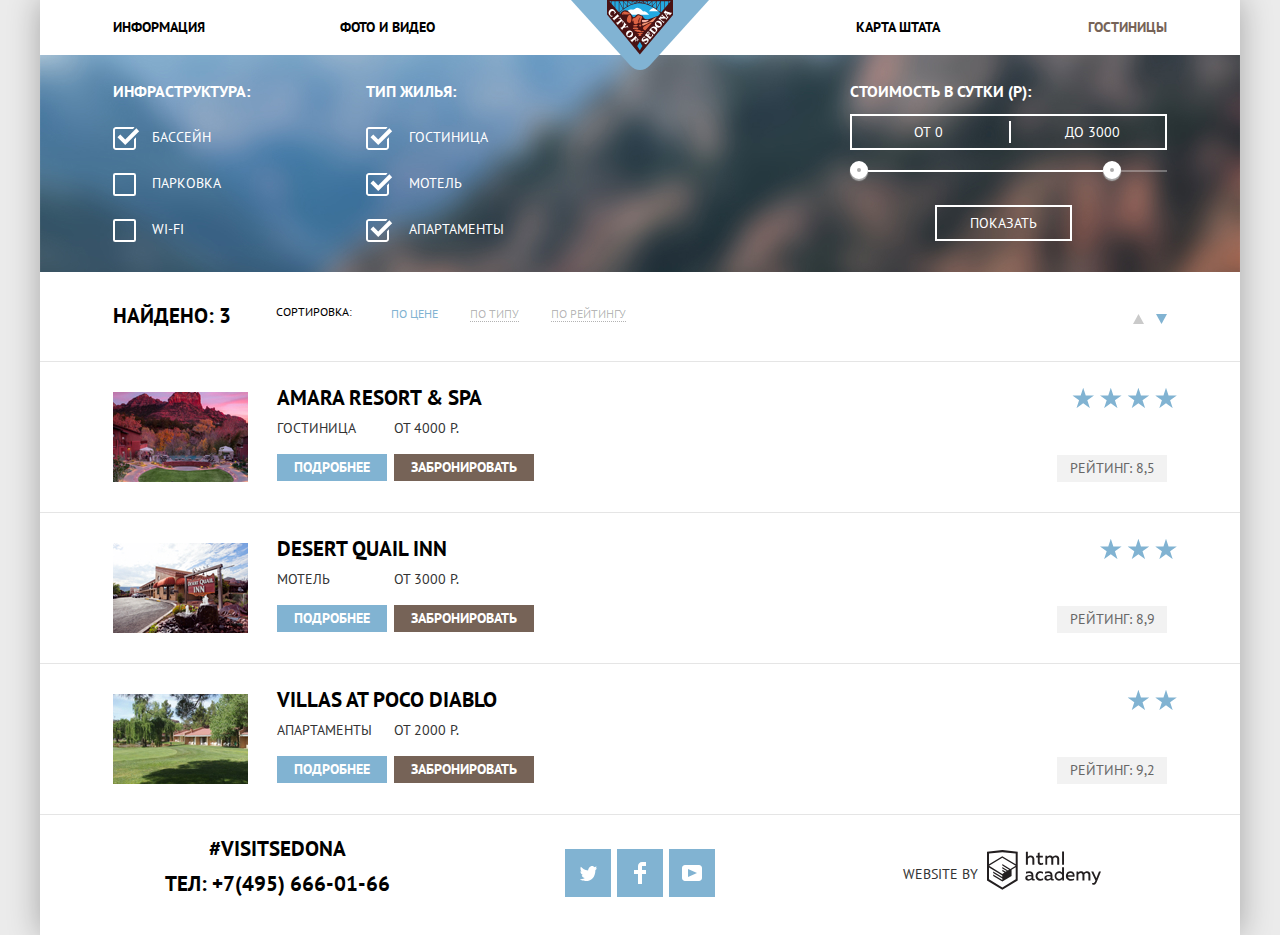
==== commit 877afe5a: "Update catalog.html" ====
--- a/catalog.html
+++ b/catalog.html
@@ -26,63 +26,63 @@
         <h1 class="visually-hidden">Отели</h1>
         <section class="search-filters">
           <h2 class="visually-hidden">Фильтры</h2>
-            <form class="search-filters-form" id="search">
-              <div class="infrastructure">
-                <h3>Инфраструктура:</h3>
-                <ul>
-                  <li class="filter-option filter-checkbox">
-                    <input class="visually-hidden filter-input-checkbox filter-input" type="checkbox" name="pool" id="pool" checked>
-                    <label for="pool">Бассейн</label>
-                  </li>
-                  <li class="filter-option filter-checkbox">
-                    <input class="visually-hidden filter-input-checkbox filter-input" type="checkbox" name="parking" id="parking">
-                    <label for="parking">Парковка</label>
-                  </li>
-                  <li class="filter-option filter-checkbox">
-                    <input class="visually-hidden filter-input-checkbox filter-input" type="checkbox" name="wi-fi" id="wi-fi">
-                    <label for="wi-fi">WI-FI</label>
-                  </li>
-                </ul>
-              </div>
-              <div class="type-of-housing">
-                <h3>Тип жилья:</h3>
-                <ul>
-                  <li class="filter-option filter-checkbox housing-filter-option">
-                    <input class="visually-hidden filter-input-checkbox filter-input" type="checkbox" name="hotel" id="hotel" checked>
-                    <label for="hotel">Гостиница</label>
-                  </li>
-                  <li class="filter-option filter-checkbox housing-filter-option">
-                    <input class="visually-hidden filter-input-checkbox filter-input" type="checkbox" name="motel" id="motel" checked>
-                    <label for="motel">Мотель</label>
-                  </li>
-                  <li class="filter-option filter-checkbox housing-filter-option">
-                    <input class="visually-hidden filter-input-checkbox filter-input" type="checkbox" name="apartments" id="apartments" checked>
-                    <label for="apartments">Апартаменты</label>
-                  </li>
-                </ul>
-              </div>
-              <div class="cost-filter">
-                <div class="cost-filter-container">
-                  <h3>Стоимость в сутки (Р):</h3>
-                  <div class="range-filter">
-                    <div class="cost-inputs">
-                      <label class="cost-inputs-label" for="min-cost">ОТ</label>
-                      <input class="min-cost cost-inputs-item" type="number" name="min-cost" id="min-cost"  value="0">
-                      <label class="cost-inputs-label" for="max-cost">ДО</label>
-                      <input class="max-cost cost-inputs-item" type="number" name="max-cost" id="max-cost" value="3000">
+          <form class="search-filters-form" id="search">
+            <div class="infrastructure">
+              <h3>Инфраструктура:</h3>
+              <ul>
+                <li class="filter-option filter-checkbox">
+                  <input class="visually-hidden filter-input-checkbox filter-input" type="checkbox" name="pool" id="pool" checked> 
+                  <label for="pool">Бассейн</label>
+                </li>
+                <li class="filter-option filter-checkbox">
+                  <input class="visually-hidden filter-input-checkbox filter-input" type="checkbox" name="parking" id="parking">
+                  <label for="parking">Парковка</label>
+                </li>
+                <li class="filter-option filter-checkbox">
+                  <input class="visually-hidden filter-input-checkbox filter-input" type="checkbox" name="wi-fi" id="wi-fi">
+                  <label for="wi-fi">WI-FI</label>
+                </li>
+              </ul>
+            </div>
+            <div class="type-of-housing">
+              <h3>Тип жилья:</h3>
+              <ul>
+                <li class="filter-option filter-checkbox housing-filter-option">
+                  <input class="visually-hidden filter-input-checkbox filter-input" type="checkbox" name="hotel" id="hotel" checked>
+                  <label for="hotel">Гостиница</label>
+                </li>
+                <li class="filter-option filter-checkbox housing-filter-option">
+                  <input class="visually-hidden filter-input-checkbox filter-input" type="checkbox" name="motel" id="motel" checked>
+                  <label for="motel">Мотель</label>
+                </li>
+                <li class="filter-option filter-checkbox housing-filter-option">
+                  <input class="visually-hidden filter-input-checkbox filter-input" type="checkbox" name="apartments" id="apartments" checked>
+                  <label for="apartments">Апартаменты</label>
+                </li>
+              </ul>
+            </div>
+            <div class="cost-filter">
+              <div class="cost-filter-container">
+                <h3>Стоимость в сутки (Р):</h3>
+                <div class="range-filter">
+                  <div class="cost-inputs">
+                    <label class="cost-inputs-label" for="min-cost">ОТ</label>
+                    <input class="min-cost cost-inputs-item" type="number" name="min-cost" id="min-cost"  value="0">
+                    <label class="cost-inputs-label" for="max-cost">ДО</label>
+                    <input class="max-cost cost-inputs-item" type="number" name="max-cost" id="max-cost" value="3000">
+                  </div>
+                  <div class="range-controls">
+                    <div class="scale">
+                      <div class="bar"></div>
                     </div>
-                    <div class="range-controls">
-                      <div class="scale">
-                        <div class="bar"></div>
-                      </div>
-                      <button type="button" class="toggle toggle-min" id="toggle-min"><span class="visually-hidden">Минимальная цена</span></button>
-                      <button type="button" class="toggle toggle-max" id="toggle-max"><span class="visually-hidden">Максимальная цена</span></button>
-                    </div>
-                    <button class="show-button" type="submit" formaction="https://echo.htmlacademy.ru/" form="search">Показать</button>
+                    <button type="button" class="toggle toggle-min" id="toggle-min"><span class="visually-hidden">Минимальная цена</span></button>
+                    <button type="button" class="toggle toggle-max" id="toggle-max"><span class="visually-hidden">Максимальная цена</span></button>
                   </div>
-                </div>
-              </div>
-            </form>
+                  <button class="show-button" type="submit" formaction="https://echo.htmlacademy.ru/" form="search">Показать</button>
+                </div>
+              </div>
+            </div>
+          </form>
         </section>
         <section class="search-results">
           <h2 class="visually-hidden">Результат</h2>
@@ -100,19 +100,21 @@
                 <a href="" class="sort-button">по рейтингу</a>
               </li>
             </ul>
-            <a  href="" class="small-large progress-button">
-              <span class="visually-hidden">От меньшего к большему</span>
-              <svg width="11" height="10" viewBox="0 0 11 10" fill="#CACACA" xmlns="http://www.w3.org/2000/svg">
-                <path d="M5.5 0L0 10H11L5.5 0Z" />
-              </svg>
-            </a>
-            <a href="" class="large-smal progress-button active-progress-button">
-              <span class="visually-hidden">От большего к меньшему</span>
-              <svg width="11" height="10" viewBox="0 0 11 10" fill="#81B3D2" xmlns="http://www.w3.org/2000/svg">
-                <path d="M5.5 10L0 0H11" />
-              </svg>
-            </a>
-           </div>
+            <div class="progress-button-container"> 
+              <a href="" class="small-large progress-button">
+                <span class="visually-hidden">От меньшего к большему</span>
+                <svg width="11" height="10" viewBox="0 0 11 10" fill="#CACACA" xmlns="http://www.w3.org/2000/svg">
+                  <path d="M5.5 0L0 10H11L5.5 0Z"/>
+                </svg>
+              </a>
+              <a href="" class="large-smal progress-button active-progress-button">
+                <span class="visually-hidden">От большего к меньшему</span>
+                <svg width="11" height="10" viewBox="0 0 11 10" fill="#81B3D2" xmlns="http://www.w3.org/2000/svg">
+                  <path d="M5.5 10L0 0H11"/>
+                </svg>
+              </a>
+            </div>
+          </div>
           <ul class="found-hotels">
             <li class="hotel">
               <img src="img/amara-resort-spa.jpg" width="135" height="90" alt="Amara Resort & Spa">
@@ -201,8 +203,8 @@
       <footer class="main-footer">
         <section class="contacts">
           <h2 class="visually-hidden">Контакты</h2>
-            <p class="teg-footer">#visitSEDONA</p>
-            <p class="phone"><a href="tel:+74956660166" class="phone">Тел: +7(495) 666-01-66</a></p>
+          <p class="teg-footer">#visitSEDONA</p>
+          <p class="phone"><a href="tel:+74956660166" class="phone">Тел: +7(495) 666-01-66</a></p>
         </section>
         <section class="social">
           <h2 class="visually-hidden">Социальные сети</h2>
@@ -210,23 +212,23 @@
             <li>
               <a href="" class="social-item">
                 <span class="visually-hidden">twitter</span>
-                <svg width="17" height="17" viewBox="0 0 17 17" fill="none" xmlns="http://www.w3.org/2000/svg" aria-label="Логотип Твиттер" role="img"> 
-                  <path d="M10.95 1.14403C12.635 0.648028 13.934 1.41403 14.527 2.32303C15.2 2.09203 15.858 1.84203 16.538 1.61503C16.5249 2.30139 16.2117 2.94755 15.681 3.38303C16.366 3.55303 16.985 2.89203 16.985 2.89203C16.816 3.89203 15.979 4.68003 15.422 4.91603C15.191 11.666 12.247 16.133 5.34498 15.998H4.89898C4.48898 15.998 0.734977 15.538 0.000976562 14.111C2.27198 14.307 3.89398 13.689 4.69398 12.934C3.73398 12.634 2.01498 12.457 1.71498 9.98403C2.06398 10.09 2.27898 10.212 2.90498 10.103C1.70498 9.24703 0.373977 8.53003 0.447977 6.33003C0.732977 6.65803 1.51498 6.86603 1.78798 6.80203C1.08498 6.56103 -0.182023 3.44203 0.893977 1.85003C2.71198 3.70403 4.62898 5.45603 8.04598 5.62303C8.25398 3.33003 9.18298 1.79303 10.95 1.14403Z" fill="white"/>
+                <svg width="17" height="17" viewBox="0 0 17 17" fill="white" xmlns="http://www.w3.org/2000/svg" aria-label="Логотип Твиттер" role="img"> 
+                  <path d="M10.95 1.14403C12.635 0.648028 13.934 1.41403 14.527 2.32303C15.2 2.09203 15.858 1.84203 16.538 1.61503C16.5249 2.30139 16.2117 2.94755 15.681 3.38303C16.366 3.55303 16.985 2.89203 16.985 2.89203C16.816 3.89203 15.979 4.68003 15.422 4.91603C15.191 11.666 12.247 16.133 5.34498 15.998H4.89898C4.48898 15.998 0.734977 15.538 0.000976562 14.111C2.27198 14.307 3.89398 13.689 4.69398 12.934C3.73398 12.634 2.01498 12.457 1.71498 9.98403C2.06398 10.09 2.27898 10.212 2.90498 10.103C1.70498 9.24703 0.373977 8.53003 0.447977 6.33003C0.732977 6.65803 1.51498 6.86603 1.78798 6.80203C1.08498 6.56103 -0.182023 3.44203 0.893977 1.85003C2.71198 3.70403 4.62898 5.45603 8.04598 5.62303C8.25398 3.33003 9.18298 1.79303 10.95 1.14403Z"/>
                 </svg>
               </a>
             </li>
             <li>
               <a href="" class="social-item">
                 <span class="visually-hidden">Facebook</span>
-                <svg width="12" height="22" viewBox="0 0 12 22" fill="none" xmlns="http://www.w3.org/2000/svg" aria-label="Логотип Фейсбук" role="img">
-                  <path d="M12 4V0H8C5.79086 0 4 1.79086 4 4V8H0V12H4V22H8V12H12V8H8V4H12Z" fill="white"/>
+                <svg width="12" height="22" viewBox="0 0 12 22" fill="white" xmlns="http://www.w3.org/2000/svg" aria-label="Логотип Фейсбук" role="img">
+                  <path d="M12 4V0H8C5.79086 0 4 1.79086 4 4V8H0V12H4V22H8V12H12V8H8V4H12Z"/>
                 </svg>
               </a>
             </li>
             <li>
               <a href="" class="social-item"><span class="visually-hidden">youtube</span>
-                <svg width="20" height="16" viewBox="0 0 20 16" fill="none" xmlns="http://www.w3.org/2000/svg" aria-label="Логотип Ю-туб" role="img">
-                  <path fill-rule="evenodd" clip-rule="evenodd" d="M3 0H17C18.65 0 20 1.35 20 3V13C20 14.65 18.65 16 17 16H3C1.35 16 0 14.65 0 13V3C0 1.35 1.35 0 3 0ZM6.027 4.002V11.998L15.014 8L6.027 4.002Z" fill="white"/>
+                <svg width="20" height="16" viewBox="0 0 20 16" fill="white" xmlns="http://www.w3.org/2000/svg" aria-label="Логотип Ю-туб" role="img">
+                  <path fill-rule="evenodd" clip-rule="evenodd" d="M3 0H17C18.65 0 20 1.35 20 3V13C20 14.65 18.65 16 17 16H3C1.35 16 0 14.65 0 13V3C0 1.35 1.35 0 3 0ZM6.027 4.002V11.998L15.014 8L6.027 4.002Z"/>
                 </svg>
               </a>
             </li>
@@ -237,8 +239,8 @@
           <p>Website by&nbsp;
             <a href="https://htmlacademy.ru/intensive/htmlcss" class="developer-logo">
               <span class="visually-hidden">HTML Academi</span>
-              <svg width="115" height="41" viewBox="0 0 115 41" fill="none" xmlns="http://www.w3.org/2000/svg" aria-label="Логотип HTML Academi" role="img">
-                <path fill-rule="evenodd" clip-rule="evenodd" d="M15.5197 1.05737H15.3509L0 2.71895V31.4945L15.3509 40.8382L30.7018 31.4945V2.71895L15.5197 1.05737ZM77.0183 2.62185H75.0876V15.7311H77.0183V2.62185ZM40.8619 2.63264V7.76843C41.6131 6.9864 42.6386 6.5436 43.7105 6.53843C44.6823 6.47908 45.6329 6.84495 46.3253 7.54479C47.0177 8.24462 47.3866 9.21244 47.3399 10.2068V15.7634H45.367V10.4658C45.4231 9.94897 45.2754 9.43059 44.9566 9.02553C44.6377 8.62047 44.174 8.36218 43.6683 8.3079H43.3518C42.3456 8.36979 41.4321 8.9295 40.9041 9.80764V15.7634H38.8995V2.63264H40.8619ZM77.0183 31.4837H75.2775V30.0595C74.4828 31.1353 73.23 31.7538 71.9119 31.7211C69.4751 31.5528 67.5825 29.4822 67.5825 26.9845C67.5825 24.4867 69.4751 22.4162 71.9119 22.2479C73.1195 22.2052 74.2818 22.7203 75.0771 23.6505V18.3205H77.0183V31.4837ZM47.0656 30.0595C47.263 30.0515 47.4583 30.0152 47.6459 29.9516V31.3866C47.2482 31.5404 46.826 31.6172 46.4009 31.6132C45.6482 31.6769 44.9394 31.2429 44.639 30.5342C43.7036 31.31 42.5302 31.7227 41.3261 31.6995C39.733 31.6995 38.256 30.804 38.256 28.9482C38.256 26.65 40.3661 25.9379 42.1702 25.9379C42.9402 25.9505 43.707 26.0408 44.4596 26.2076V25.884C44.4596 24.805 43.6578 23.9742 42.1491 23.9742C41.0585 23.9764 39.9804 24.2116 38.9839 24.6647V22.8305C40.0678 22.451 41.204 22.2506 42.3495 22.2371C44.8394 22.2371 46.3693 23.4455 46.3693 26.1753V29.4121C46.3546 29.5668 46.401 29.721 46.4981 29.8406C46.5951 29.9601 46.7349 30.035 46.8862 30.0487H47.0656V30.0595ZM40.2711 28.8403C40.298 29.229 40.4761 29.5905 40.7655 29.844C41.055 30.0974 41.4317 30.2217 41.8115 30.189H41.9275C42.8819 30.1906 43.7973 29.8022 44.4702 29.11V27.5779C43.842 27.4414 43.2026 27.3655 42.5605 27.3513C41.5055 27.3513 40.2817 27.7074 40.2817 28.8403H40.2711ZM56.0229 22.9384C55.1962 22.4632 54.2596 22.2246 53.3115 22.2479H52.9422C51.7332 22.2873 50.5891 22.8166 49.7619 23.7192C48.9347 24.6218 48.4923 25.8236 48.5321 27.06V27.5024C48.6957 30.0004 50.805 31.8921 53.2482 31.7318C54.2519 31.7555 55.2477 31.5452 56.1601 31.1168V29.2718C55.3769 29.7215 54.4945 29.9591 53.5963 29.9624C52.5199 30.0288 51.4963 29.4793 50.9385 28.5356C50.3806 27.5918 50.3806 26.4095 50.9385 25.4658C51.4963 24.522 52.5199 23.9725 53.5963 24.039C54.461 24.0357 55.3066 24.2989 56.0229 24.7942V22.9384ZM66.1514 30.0595C66.3488 30.0515 66.5441 30.0152 66.7317 29.9516V31.3866C66.334 31.5404 65.9118 31.6172 65.4867 31.6132C64.734 31.6769 64.0252 31.2429 63.7248 30.5342C62.7894 31.31 61.616 31.7227 60.4119 31.6995C58.8188 31.6995 57.3417 30.804 57.3417 28.9482C57.3417 26.65 59.4518 25.9379 61.256 25.9379C62.0259 25.9505 62.7928 26.0408 63.5454 26.2076V25.884C63.5454 24.805 62.7436 23.9742 61.2349 23.9742C60.1443 23.9764 59.0662 24.2116 58.0697 24.6647V22.8305C59.1536 22.451 60.2897 22.2506 61.4353 22.2371C63.9252 22.2371 65.455 23.4455 65.455 26.1753V29.4121C65.4404 29.5668 65.4868 29.721 65.5838 29.8406C65.6809 29.9601 65.8207 30.035 65.972 30.0487H66.1514V30.0595ZM59.855 29.8481C59.5632 29.5943 59.3837 29.2311 59.3569 28.8403H59.378C59.378 27.7074 60.5385 27.3513 61.6569 27.3513C62.299 27.3655 62.9383 27.4414 63.5665 27.5779V29.11C62.8937 29.8022 61.9782 30.1906 61.0239 30.189H60.9078C60.5263 30.2247 60.1469 30.1019 59.855 29.8481ZM69.3271 26.9305C69.3271 25.2859 70.6308 23.9526 72.239 23.9526L72.2601 24.0066C73.4742 24.0066 74.5742 24.7382 75.0665 25.8732V28.0311C74.5856 29.1871 73.4673 29.9296 72.239 29.9084C70.6308 29.9084 69.3271 28.5752 69.3271 26.9305ZM83.3486 22.2479C86.8408 22.2479 88.0541 25.1395 87.4844 27.7397H80.922C81.1436 29.3582 82.6839 30.0163 84.2876 30.0163C85.2509 30.0196 86.2027 29.8021 87.0729 29.3797V31.1061C86.0736 31.5421 84.9939 31.7519 83.9078 31.7211C81.2385 31.7211 78.8963 30.189 78.8963 26.9521C78.8362 25.7502 79.2482 24.5736 80.0408 23.6841C80.8334 22.7945 81.9408 22.2658 83.1165 22.2155H83.3486V22.2479ZM80.8693 26.1753C80.9704 24.8237 82.1216 23.8104 83.4436 23.9095H83.4858C84.1064 23.8531 84.7196 24.08 85.1612 24.5295C85.6028 24.979 85.8275 25.6051 85.7752 26.24H80.8693V26.1753ZM89.489 31.4621V22.4961H91.2298V23.575C91.9777 22.7197 93.041 22.2229 94.1628 22.2047C95.2951 22.1328 96.3712 22.7163 96.9482 23.7153C97.7407 22.8335 98.8477 22.3161 100.018 22.2803C100.952 22.2327 101.859 22.6011 102.507 23.2901C103.154 23.9792 103.478 24.9213 103.394 25.8732V31.4837H101.39V25.9271C101.437 25.4734 101.306 25.0191 101.024 24.6647C100.743 24.3104 100.336 24.0852 99.8917 24.039H99.6174C98.7512 24.0941 97.9525 24.536 97.4335 25.2474V31.4837H95.4289V25.9271C95.4728 25.47 95.3357 25.0139 95.0481 24.6611C94.7606 24.3082 94.3467 24.088 93.8991 24.0497H93.6881C92.7466 24.1344 91.8915 24.6449 91.3564 25.4416V31.5161H89.5312L89.489 31.4621ZM113.977 22.4745H111.972L109.324 29.2718L106.306 22.4853H104.196L108.417 31.5484L108.237 32.0016C107.72 33.3611 107.003 34.0516 106.053 34.0516C105.75 34.0548 105.447 34.0112 105.156 33.9221V35.6161C105.536 35.7125 105.926 35.7632 106.317 35.7671C107.646 35.7671 108.902 35.0226 109.851 32.6813L113.977 22.4745ZM52.689 6.78658V3.54974L50.7266 4.01369V6.73264H49.144V8.49132H50.7899V12.9905C50.7231 13.817 51.0244 14.6301 51.61 15.2038C52.1955 15.7775 53.0028 16.0505 53.8073 15.9468C54.5996 15.9535 55.3875 15.8259 56.139 15.5692V13.8429C55.5727 14.0781 54.9672 14.199 54.356 14.199C53.2165 14.199 52.689 13.8105 52.689 12.6237V8.5129H55.8541V6.78658H52.689ZM58.3862 15.7526V6.75421H60.1376V7.83316C60.8811 6.97655 61.9403 6.476 63.0601 6.45211C64.1624 6.38099 65.2146 6.93142 65.8032 7.88711C66.5958 7.00534 67.7028 6.48794 68.8734 6.45211C69.8138 6.41462 70.7233 6.79859 71.364 7.50353C72.0046 8.20846 72.3126 9.16418 72.2073 10.1205V15.7418H70.2028V10.1853C70.2499 9.73151 70.1184 9.27721 69.8373 8.92287C69.5561 8.56853 69.1485 8.34334 68.7046 8.29711H68.4619C67.5957 8.35228 66.797 8.7942 66.278 9.50553V15.7418H64.2734V10.1853C64.3206 9.73151 64.1891 9.27721 63.9079 8.92287C63.6268 8.56853 63.2191 8.34334 62.7752 8.29711H62.5326C61.5911 8.38181 60.736 8.89229 60.2009 9.68895V15.7634H58.3862V15.7526ZM28.6972 30.3033L28.7078 30.2968L28.6972 30.3184V30.3033ZM28.6972 18.3205V30.3033L15.3509 38.4321L2.00459 30.3184V18.5147L15.2876 26.6068V28.0311L6.18257 22.5284V23.9418L15.3404 29.5632V31.0629L6.19312 25.4955V26.9521L15.3509 32.5734L24.5826 26.9197V20.8129L28.6972 18.3205ZM28.7078 16.7776L25.0362 18.9355L23.3482 20.0145L15.3087 15.0837V16.4971L22.156 20.7266L22.0083 20.8237L20.9532 21.4063L15.2876 17.9537V19.3995L19.761 22.1184L18.706 22.8413L15.3298 20.7913V22.2047L17.5454 23.5426L15.2982 24.9021L2.11009 16.864L15.3087 8.72869L28.7078 16.7776ZM15.2876 7.27211L28.7078 15.3534V4.56395L15.3615 3.12895L2.01514 4.56395V15.3534L15.2876 7.27211Z" fill="#231F20"/>
+              <svg width="115" height="41" viewBox="0 0 115 41" fill="#231F20" xmlns="http://www.w3.org/2000/svg" aria-label="Логотип HTML Academi" role="img">
+                <path fill-rule="evenodd" clip-rule="evenodd" d="M15.5197 1.05737H15.3509L0 2.71895V31.4945L15.3509 40.8382L30.7018 31.4945V2.71895L15.5197 1.05737ZM77.0183 2.62185H75.0876V15.7311H77.0183V2.62185ZM40.8619 2.63264V7.76843C41.6131 6.9864 42.6386 6.5436 43.7105 6.53843C44.6823 6.47908 45.6329 6.84495 46.3253 7.54479C47.0177 8.24462 47.3866 9.21244 47.3399 10.2068V15.7634H45.367V10.4658C45.4231 9.94897 45.2754 9.43059 44.9566 9.02553C44.6377 8.62047 44.174 8.36218 43.6683 8.3079H43.3518C42.3456 8.36979 41.4321 8.9295 40.9041 9.80764V15.7634H38.8995V2.63264H40.8619ZM77.0183 31.4837H75.2775V30.0595C74.4828 31.1353 73.23 31.7538 71.9119 31.7211C69.4751 31.5528 67.5825 29.4822 67.5825 26.9845C67.5825 24.4867 69.4751 22.4162 71.9119 22.2479C73.1195 22.2052 74.2818 22.7203 75.0771 23.6505V18.3205H77.0183V31.4837ZM47.0656 30.0595C47.263 30.0515 47.4583 30.0152 47.6459 29.9516V31.3866C47.2482 31.5404 46.826 31.6172 46.4009 31.6132C45.6482 31.6769 44.9394 31.2429 44.639 30.5342C43.7036 31.31 42.5302 31.7227 41.3261 31.6995C39.733 31.6995 38.256 30.804 38.256 28.9482C38.256 26.65 40.3661 25.9379 42.1702 25.9379C42.9402 25.9505 43.707 26.0408 44.4596 26.2076V25.884C44.4596 24.805 43.6578 23.9742 42.1491 23.9742C41.0585 23.9764 39.9804 24.2116 38.9839 24.6647V22.8305C40.0678 22.451 41.204 22.2506 42.3495 22.2371C44.8394 22.2371 46.3693 23.4455 46.3693 26.1753V29.4121C46.3546 29.5668 46.401 29.721 46.4981 29.8406C46.5951 29.9601 46.7349 30.035 46.8862 30.0487H47.0656V30.0595ZM40.2711 28.8403C40.298 29.229 40.4761 29.5905 40.7655 29.844C41.055 30.0974 41.4317 30.2217 41.8115 30.189H41.9275C42.8819 30.1906 43.7973 29.8022 44.4702 29.11V27.5779C43.842 27.4414 43.2026 27.3655 42.5605 27.3513C41.5055 27.3513 40.2817 27.7074 40.2817 28.8403H40.2711ZM56.0229 22.9384C55.1962 22.4632 54.2596 22.2246 53.3115 22.2479H52.9422C51.7332 22.2873 50.5891 22.8166 49.7619 23.7192C48.9347 24.6218 48.4923 25.8236 48.5321 27.06V27.5024C48.6957 30.0004 50.805 31.8921 53.2482 31.7318C54.2519 31.7555 55.2477 31.5452 56.1601 31.1168V29.2718C55.3769 29.7215 54.4945 29.9591 53.5963 29.9624C52.5199 30.0288 51.4963 29.4793 50.9385 28.5356C50.3806 27.5918 50.3806 26.4095 50.9385 25.4658C51.4963 24.522 52.5199 23.9725 53.5963 24.039C54.461 24.0357 55.3066 24.2989 56.0229 24.7942V22.9384ZM66.1514 30.0595C66.3488 30.0515 66.5441 30.0152 66.7317 29.9516V31.3866C66.334 31.5404 65.9118 31.6172 65.4867 31.6132C64.734 31.6769 64.0252 31.2429 63.7248 30.5342C62.7894 31.31 61.616 31.7227 60.4119 31.6995C58.8188 31.6995 57.3417 30.804 57.3417 28.9482C57.3417 26.65 59.4518 25.9379 61.256 25.9379C62.0259 25.9505 62.7928 26.0408 63.5454 26.2076V25.884C63.5454 24.805 62.7436 23.9742 61.2349 23.9742C60.1443 23.9764 59.0662 24.2116 58.0697 24.6647V22.8305C59.1536 22.451 60.2897 22.2506 61.4353 22.2371C63.9252 22.2371 65.455 23.4455 65.455 26.1753V29.4121C65.4404 29.5668 65.4868 29.721 65.5838 29.8406C65.6809 29.9601 65.8207 30.035 65.972 30.0487H66.1514V30.0595ZM59.855 29.8481C59.5632 29.5943 59.3837 29.2311 59.3569 28.8403H59.378C59.378 27.7074 60.5385 27.3513 61.6569 27.3513C62.299 27.3655 62.9383 27.4414 63.5665 27.5779V29.11C62.8937 29.8022 61.9782 30.1906 61.0239 30.189H60.9078C60.5263 30.2247 60.1469 30.1019 59.855 29.8481ZM69.3271 26.9305C69.3271 25.2859 70.6308 23.9526 72.239 23.9526L72.2601 24.0066C73.4742 24.0066 74.5742 24.7382 75.0665 25.8732V28.0311C74.5856 29.1871 73.4673 29.9296 72.239 29.9084C70.6308 29.9084 69.3271 28.5752 69.3271 26.9305ZM83.3486 22.2479C86.8408 22.2479 88.0541 25.1395 87.4844 27.7397H80.922C81.1436 29.3582 82.6839 30.0163 84.2876 30.0163C85.2509 30.0196 86.2027 29.8021 87.0729 29.3797V31.1061C86.0736 31.5421 84.9939 31.7519 83.9078 31.7211C81.2385 31.7211 78.8963 30.189 78.8963 26.9521C78.8362 25.7502 79.2482 24.5736 80.0408 23.6841C80.8334 22.7945 81.9408 22.2658 83.1165 22.2155H83.3486V22.2479ZM80.8693 26.1753C80.9704 24.8237 82.1216 23.8104 83.4436 23.9095H83.4858C84.1064 23.8531 84.7196 24.08 85.1612 24.5295C85.6028 24.979 85.8275 25.6051 85.7752 26.24H80.8693V26.1753ZM89.489 31.4621V22.4961H91.2298V23.575C91.9777 22.7197 93.041 22.2229 94.1628 22.2047C95.2951 22.1328 96.3712 22.7163 96.9482 23.7153C97.7407 22.8335 98.8477 22.3161 100.018 22.2803C100.952 22.2327 101.859 22.6011 102.507 23.2901C103.154 23.9792 103.478 24.9213 103.394 25.8732V31.4837H101.39V25.9271C101.437 25.4734 101.306 25.0191 101.024 24.6647C100.743 24.3104 100.336 24.0852 99.8917 24.039H99.6174C98.7512 24.0941 97.9525 24.536 97.4335 25.2474V31.4837H95.4289V25.9271C95.4728 25.47 95.3357 25.0139 95.0481 24.6611C94.7606 24.3082 94.3467 24.088 93.8991 24.0497H93.6881C92.7466 24.1344 91.8915 24.6449 91.3564 25.4416V31.5161H89.5312L89.489 31.4621ZM113.977 22.4745H111.972L109.324 29.2718L106.306 22.4853H104.196L108.417 31.5484L108.237 32.0016C107.72 33.3611 107.003 34.0516 106.053 34.0516C105.75 34.0548 105.447 34.0112 105.156 33.9221V35.6161C105.536 35.7125 105.926 35.7632 106.317 35.7671C107.646 35.7671 108.902 35.0226 109.851 32.6813L113.977 22.4745ZM52.689 6.78658V3.54974L50.7266 4.01369V6.73264H49.144V8.49132H50.7899V12.9905C50.7231 13.817 51.0244 14.6301 51.61 15.2038C52.1955 15.7775 53.0028 16.0505 53.8073 15.9468C54.5996 15.9535 55.3875 15.8259 56.139 15.5692V13.8429C55.5727 14.0781 54.9672 14.199 54.356 14.199C53.2165 14.199 52.689 13.8105 52.689 12.6237V8.5129H55.8541V6.78658H52.689ZM58.3862 15.7526V6.75421H60.1376V7.83316C60.8811 6.97655 61.9403 6.476 63.0601 6.45211C64.1624 6.38099 65.2146 6.93142 65.8032 7.88711C66.5958 7.00534 67.7028 6.48794 68.8734 6.45211C69.8138 6.41462 70.7233 6.79859 71.364 7.50353C72.0046 8.20846 72.3126 9.16418 72.2073 10.1205V15.7418H70.2028V10.1853C70.2499 9.73151 70.1184 9.27721 69.8373 8.92287C69.5561 8.56853 69.1485 8.34334 68.7046 8.29711H68.4619C67.5957 8.35228 66.797 8.7942 66.278 9.50553V15.7418H64.2734V10.1853C64.3206 9.73151 64.1891 9.27721 63.9079 8.92287C63.6268 8.56853 63.2191 8.34334 62.7752 8.29711H62.5326C61.5911 8.38181 60.736 8.89229 60.2009 9.68895V15.7634H58.3862V15.7526ZM28.6972 30.3033L28.7078 30.2968L28.6972 30.3184V30.3033ZM28.6972 18.3205V30.3033L15.3509 38.4321L2.00459 30.3184V18.5147L15.2876 26.6068V28.0311L6.18257 22.5284V23.9418L15.3404 29.5632V31.0629L6.19312 25.4955V26.9521L15.3509 32.5734L24.5826 26.9197V20.8129L28.6972 18.3205ZM28.7078 16.7776L25.0362 18.9355L23.3482 20.0145L15.3087 15.0837V16.4971L22.156 20.7266L22.0083 20.8237L20.9532 21.4063L15.2876 17.9537V19.3995L19.761 22.1184L18.706 22.8413L15.3298 20.7913V22.2047L17.5454 23.5426L15.2982 24.9021L2.11009 16.864L15.3087 8.72869L28.7078 16.7776ZM15.2876 7.27211L28.7078 15.3534V4.56395L15.3615 3.12895L2.01514 4.56395V15.3534L15.2876 7.27211Z"/>
               </svg>               
             </a>
           </p>
--- a/css/style.min.css
+++ b/css/style.min.css
@@ -1 +1 @@
-@-webkit-keyframes bounce{0%{transform:translateY(-86px)}70%{transform:translateY(30px)}90%{transform:translateY(-10px)}to{transform:translateY(0)}}@keyframes bounce{0%{transform:translateY(-86px)}70%{transform:translateY(30px)}90%{transform:translateY(-10px)}to{transform:translateY(0)}}@-webkit-keyframes shake{0%,to{transform:translateX(0)}10%,30%,50%,70%,90%{transform:translateX(-10px)}20%,40%,60%,80%{transform:translateX(10px)}}@keyframes shake{0%,to{transform:translateX(0)}10%,30%,50%,70%,90%{transform:translateX(-10px)}20%,40%,60%,80%{transform:translateX(10px)}}:root{--basic-light-black: #231F20;--basic-black: #000000;--basic-light-blue: #81B3D2;--basic-extra-light-brown: #A9A9A9;--basic-white: #FFFFFF;--basic-blue: #669EC0;--basic-dark-blue: #5496BD;--basic-light-brown: #766357;--basic-brown: #604E43;--basic-dark-brown: #503E33;--basic-extralight-gray: #F2F2F2;--basic-light-gray: #EBEBEB;--basic-dark-gray: #666666;--basic-verygray: #CACACA;--basic-gray: #eeeeee;--basic-feature-brown: #333333;--basic-light-white: rgba(255, 255, 255, 0.9);--basic-extra-light-white: rgba(255, 255, 255, 0.3);--basic-extra-light-black: rgba(0, 0, 0, 0.3);--basic-extra-light-black-logo: rgba(35, 31, 32, 0.3);--basic-border-hotel-gray: #e5e5e5;--basic-toggle-color: #ABABAB}body{min-width:1200px;margin:0;padding:0;font-family:'PT Sans','Arial',sans-serif;font-size:14px;line-height:21px;font-weight:400;color:var(--basic-black);background-repeat:no-repeat;text-transform:uppercase;background-position:50% 0;background-color:var(--basic-light-gray)}a{text-decoration:none}img{max-width:100%;height:auto}*,::after,::before{box-sizing:border-box}.page{height:100%}.main-header{background-color:var(--basic-white)}.main-navigation{position:relative;font-weight:700}.site-navigation{display:flex;list-style:none;flex-wrap:wrap;margin:17px 0;padding-left:73px;padding-right:73px}.site-navigation li{width:21.5%}.nav-item{color:var(--basic-black)}.nav-item:hover{color:var(--basic-light-blue)}.nav-item:active{color:var(--basic-extra-light-black)}.main-header-logo{position:absolute;left:50%;margin-left:-69px;top:-17px;z-index:2}.site-navigation li:nth-child(4n+1){text-align:start}.site-navigation li:nth-child(4n+2){text-align:start;margin-right:auto}.site-navigation li:nth-child(4n+3),.site-navigation li:nth-child(4n+4){text-align:end}.container{min-height:100vh;display:grid;grid-template-rows:-webkit-min-content 1fr -webkit-min-content;grid-template-rows:min-content 1fr min-content;align-content:start;width:1200px;margin:0 auto;box-shadow:0 0 30px var(--basic-extra-light-black);background-color:var(--basic-white)}.visually-hidden{position:absolute;width:1px;height:1px;margin:-1px;border:0;padding:0;white-space:nowrap;-webkit-clip-path:inset(100%);clip-path:inset(100%);clip:rect(0 0 0 0);overflow:hidden}.main-logo-container{text-align:center;height:509px;background-image:url(../img/background-photo.jpg);background-color:var(--basic-gray);position:relative}.main-logo-container::after{content:'';position:absolute;width:1200px;height:57px;bottom:0;left:0;z-index:2;background-image:url(../img/background-photo-mask.svg);background-repeat:no-repeat}.main-site-logo{margin:77px auto 0}.intro-features{margin:42px auto 54px;max-width:520px;background-color:var(--basic-white);color:var(--basic-feature-brown);text-align:center}.intro-features-h{font-weight:700;font-size:21px;color:var(--basic-black);line-height:26px;margin-bottom:47px}.first-feature{display:grid;min-height:256px;background-color:var(--basic-light-blue);color:var(--basic-white);line-height:21px;grid-template-columns:1fr 2fr}.first-feature h3{width:200px;margin:45px auto 0;font-size:21px;font-weight:700}.first-feature-text-block{max-width:300px;text-align:center;justify-self:center}.first-feature p:last-child,.second-feature p:last-child{margin-bottom:45px}.first-feature img,.second-feature img{max-width:100%;height:auto;vertical-align:bottom}.number-feature{margin:25px 0}.first-feature-items{display:grid;grid-template-columns:1fr 1fr 1fr;background-color:var(--basic-white);color:var(--basic-feature-brown);line-height:21px;text-align:center}.first-feature-items div{width:400px;justify-self:center;align-self:end;padding:160px 50px 82px}.food,.housing,.souvenir{position:relative}.food::before,.housing::before,.souvenir::before{content:'';position:absolute;width:75px;left:162px}.housing::before{height:72px;top:60px;background-image:url(../img/house-icon.svg);z-index:2}.food p,.housing p,.souvenir p{margin-bottom:0;margin-top:26px}.food::before,.souvenir::before{height:70px;top:61px;background-image:url(../img/food-icon.svg)}.souvenir::before{width:64px;height:77px;top:55px;left:167px;background-image:url(../img/present-icon.svg)}.first-feature-items h3{width:200px;margin:0 auto;font-size:21px;color:var(--basic-black);font-weight:700}.second-feature{display:grid;min-height:256px;background-color:var(--basic-light-blue);color:var(--basic-white);line-height:21px;grid-template-columns:2fr 1fr;text-align:center}.second-feature h3{width:200px;margin:50px auto 0;font-size:21px;font-weight:700}.brige-text-block{text-align:center;justify-self:center;padding:0 40px}.booking,.other-features{color:var(--basic-feature-brown);text-align:center}.other-features{display:grid;background-color:var(--basic-gray);line-height:21px;grid-template-columns:1fr 1fr 1fr}.other-features h3{width:150px;font-size:21px;margin:47px auto 0}.other-features div{justify-self:center;padding-bottom:40px;padding-left:69px;padding-right:69px}.booking{background-color:var(--basic-white);line-height:24px;padding-top:55px}.booking-qestion,.other-features h3{color:var(--basic-black);font-weight:700}.booking-qestion{font-size:30px}.booking-ofer{width:450px;margin:27px auto 45px}.button-booking{background-color:var(--basic-light-brown);color:var(--basic-white);font-size:21px;line-height:26px;width:568px;font-weight:700;border:0;padding:30px 125px;z-index:10;text-transform:uppercase}.button-booking:hover{background-color:var(--basic-brown)}.button-booking:active{background-color:var(--basic-dark-brown);color:var(--basic-extra-light-white)}.button-booking,.map,.map-position{position:relative}.map-position{height:473px}.map iframe,.map img{position:absolute;top:0}.map iframe{z-index:2;border:0}.map img{z-index:1}.main-footer{display:grid;grid-template-columns:310px 310px 310px;grid-gap:50px;background-color:var(--basic-light-white);padding:0 82px;z-index:3}.contacts{text-align:center;font-size:21px;line-height:26px;font-weight:700;color:var(--basic-black);justify-self:center}.phone{margin-top:0;margin-bottom:38px;text-transform:uppercase}.teg-footer{margin-top:21px;margin-bottom:9px}.phone{color:var(--basic-black)}.social{text-align:center;justify-self:center;margin:0 auto}.social ul{list-style:none;display:flex;justify-content:space-between;padding:0;margin:0;flex-wrap:wrap}.social-item{display:flex;margin-left:6px;width:46px;height:48px;background-color:var(--basic-light-blue);align-items:center;justify-content:center;margin-top:34px}.social ul:first-child{margin-left:0}.social-item:hover{background-color:var(--basic-blue)}.social-item:active svg path{fill:var(--basic-extra-light-white)}.social-item:active{background-color:var(--basic-dark-blue)}.developer{color:var(--basic-feature-brown);line-height:26px;text-align:center;justify-self:center;margin-top:34px;padding-left:10px}.developer a{color:var(--basic-light-black);vertical-align:middle;padding-left:5px}.developer p{display:flex;margin:0;align-items:center}.active-progress-button svg,.developer-logo:hover svg path{fill:var(--basic-light-blue)}.developer-logo:focus svg path{fill:var(--basic-extra-light-black-logo)}.active-page{color:var(--basic-light-brown)}.search-filters-form{display:grid;grid-template-columns:24% 24% 52%;background-image:url(../img/filter-background.jpg);background-size:cover;background-repeat:no-repeat;min-height:217px;padding:26px 73px 0;background-color:var(--basic-blue)}.infrastructure ul,.type-of-housing ul{list-style:none;padding:0;margin:0}.filter-option label{position:relative;display:block;cursor:pointer;-webkit-user-select:none;-moz-user-select:none;user-select:none;padding-left:39px}.filter-option{margin-bottom:25px;color:var(--basic-white)}.housing-filter-option label{padding-left:43px}.filter-input-checkbox+label::before{content:'';position:absolute;left:0;top:0;width:23px;height:23px;border:2px solid var(--basic-white);border-radius:10%}.filter-input-checkbox:checked+label::before{display:none}.filter-input-checkbox:checked+label::after{content:'';position:absolute;top:0;left:0;width:27px;height:23px;background-image:url(../img/checkbox-on.svg);background-repeat:no-repeat;background-position:0 0}.filter-input-checkbox:checked:disabled+label::after,.filter-input-checkbox:disabled+label,.filter-input-checkbox:disabled+label::before{opacity:.3}.search-filters-form h3{font-size:16px;color:var(--basic-white);font-weight:700;margin-top:0;margin-bottom:25px}.filter-input-checkbox:focus+label:after,.filter-input-checkbox:focus+label:before{outline:thin dotted;outline:5px auto -webkit-focus-ring-color;outline-offset:-2px}.cost-filter{justify-self:end}.cost-filter-container{border:0;width:317px;padding:0;margin:0}.cost-inputs{display:flex;justify-content:space-between;width:317px;position:relative;border:2px solid var(--basic-white);color:var(--basic-white);padding:0 5px}.cost-inputs-label{width:74px;height:32px;background-color:transparent;border:0;text-align:end;line-height:32px}.booking-item input[type=number],.cost-inputs input[type=number]{-moz-appearance:textfield}.booking-item input::-webkit-inner-spin-button,.booking-item input::-webkit-outer-spin-button,.cost-inputs input::-webkit-inner-spin-button,.cost-inputs input::-webkit-outer-spin-button{-webkit-appearance:none;margin:0}.cost-inputs-item{width:74px;height:32px;background-color:transparent;border:0;text-align:start;color:var(--basic-white)}.range-controls .scale{height:2px;background:var(--basic-extra-light-white)}.range-controls .bar{width:85%;height:2px;background:var(--basic-white)}.range-controls{position:relative;height:40px;padding-top:20px}.range-controls .toggle{box-sizing:content-box;z-index:4;position:absolute;top:11px;left:0;width:4px;height:4px;padding:0;border:7px solid var(--basic-white);background-color:var(--basic-toggle-color);border-radius:50%;box-shadow:0 2px 1px 0 var(--basic-toggle-color);cursor:pointer;margin:0}.range-controls .toggle-max{left:253px}.range-controls .toggle:hover{transform:scale(1.2)}.range-filter .show-button{background-color:transparent;border:2px solid var(--basic-white);padding:0;width:137px;height:36px;text-align:center;margin-top:15px;margin-left:85px;color:var(--basic-white);text-transform:uppercase;display:block}.range-filter .show-button:hover{color:var(--basic-black);background-color:var(--basic-white)}.cost-filter-container h3{margin-bottom:12px}.cost-inputs::before{content:'';top:5px;left:157px;width:2px;height:22px;background-color:var(--basic-white);position:absolute}.cost-inputs-item:focus{border:0;outline:0}.search-results{background-color:var(--basic-white)}.sort-panel{display:flex;padding:31px 73px}.search-quantity{font-size:21px;line-height:26px;font-weight:700;width:141px;margin-right:22px}.sorting{font-size:12px;line-height:18px;margin-right:40px}.sorting-list{display:flex;flex-wrap:wrap;list-style:none;justify-content:space-between;margin:0 auto 0 0;padding:0}.sort-button{font-size:12px;line-height:18px;color:var(--basic-extra-light-black);border:0;border-bottom:1px dotted var(--basic-extra-light-black);background-color:var(--basic-white);text-transform:uppercase;margin-right:32px;text-decoration:none}.sort-button:hover{color:var(--basic-light-blue);border-bottom:1px dotted var(--basic-light-blue)}.active-sort-button,.sort-button:active{color:var(--basic-black);border-bottom:1px dotted transparent}.active-sort-button{color:var(--basic-light-blue)}.progress-button{color:var(--basic-verygray);text-decoration:none;margin-left:12px;margin-top:5px}.calendar-image:hover path,.progress-button svg:hover{fill:var(--basic-black)}.progress-button svg:focus{fill:var(--basic-light-blue)}.found-hotels{display:grid;list-style:none;padding:0;margin:0}.hotel{display:grid;grid-template-columns:135px auto 110px;border-top:1px solid var(--basic-border-hotel-gray);padding:23px 73px 30px;grid-column-gap:29px}.hotel:last-child{padding-bottom:30px;border-bottom:1px solid var(--basic-border-hotel-gray)}.hotel img{margin-top:7px}.name-hotel{font-weight:700;width:300px;font-size:21px;line-height:26px;color:var(--basic-black)}.name-hotel:hover{color:var(--basic-light-blue)}.name-hotel:focus{color:var(--basic-extra-light-black)}.price,.type{color:var(--basic-feature-brown);margin:7px 3px 15px 0;display:inline-block;width:110px;vertical-align:center}.details,.to-book{display:inline-block;font-weight:700;color:var(--basic-white);padding:3px 16px}.details{background-color:var(--basic-light-blue);margin-right:3px;vertical-align:center}.details:hover{background-color:var(--basic-blue)}.details:active{background-color:var(--basic-dark-blue);color:var(--basic-extra-light-white)}.to-book{background-color:var(--basic-light-brown)}.to-book:hover{background-color:var(--basic-brown)}.to-book:active{background-color:var(--basic-dark-brown);color:var(--basic-extra-light-white)}.hotel div:last-child{display:grid}.stars{color:var(--basic-light-blue);margin-top:5px;text-align:end;align-self:start;scale:1.2}.rating{margin-bottom:0;color:var(--basic-dark-gray);width:110px;height:27px;background-color:var(--basic-extralight-gray);text-align:center;align-self:end;line-height:27px}.booking-form-container{display:block;width:568px;padding:53px 55px;position:absolute;z-index:3;top:0;left:316px;background-color:var(--basic-white);box-shadow:0 0 30px var(--basic-extra-light-black);-webkit-animation-name:bounce;animation-name:bounce;-webkit-animation-duration:.6s;animation-duration:.6s}.modal-hide{display:none}.booking-form{margin:0}.booking-form p{margin-top:0}.booking-item,.booking-item .input-form{font-weight:700;text-transform:uppercase;font-size:14px}.booking-item{display:flex;line-height:26px;margin-top:0;margin-bottom:30px;align-items:center;position:relative}.booking-item .input-form{width:346px;padding-left:11px;padding-right:38px;line-height:38px;height:38px;color:var(--basic-black);border:2px solid var(--basic-extralight-gray);background-color:var(--basic-extralight-gray)}.input-form::-webkit-input-placeholder{color:var(--basic-black);opacity:1}.input-form::-moz-placeholder{color:var(--basic-black);opacity:1}.input-form::placeholder{color:var(--basic-black);opacity:1}.booking-item .switch-form,.switch-button{padding:0;background-color:var(--basic-extralight-gray);height:38px}.booking-item .switch-form{max-width:35px;border:2px solid var(--basic-extralight-gray);text-transform:uppercase;text-align:center;font-weight:700;font-size:14px;line-height:26px;color:var(--basic-black)}.switch-button{display:flex;align-items:center;justify-content:center;border:0;width:39px;color:transparent;position:relative}.number-of-people{display:grid;grid-template-columns:226px 226px;-moz-column-gap:4px;column-gap:4px}.booking-item label{margin-right:auto}.child label{margin-right:26px;margin-left:50px}.search-buttton{margin-top:24px;border:0;width:458px;color:var(--basic-white);text-align:center;padding-top:16px;padding-bottom:16px;background-color:var(--basic-light-blue);font-weight:700;font-size:21px;line-height:26px;text-transform:uppercase}.search-buttton:hover{background-color:var(--basic-blue)}.search-buttton:active{background-color:var(--basic-dark-blue);color:var(--basic-extra-light-white);outline:0}.calendar{position:absolute;right:8px;top:8px;height:23px;width:21px;border:0;padding:0}.calendar-image:active path{fill:var(--basic-light-blue)}.calendar:active .calendar:focus,.calendar:hover{border:0}.switch-button:hover svg{fill:var(--basic-black)}.booking-item input:hover,.input-form:hover+.calendar,.switch-button:hover{background-color:var(--basic-light-gray)}.switch-button:active{background-color:var(--basic-white);border:2px solid var(--basic-border-hotel-gray)}.switch-button:active svg{fill:var(--basic-light-blue)}.booking-item input:hover{border-color:var(--basic-light-gray)}.booking-item input:focus{outline:0;border-color:var(--basic-border-hotel-gray)}.booking-item input:focus,.input-form:focus+.calendar{background-color:var(--basic-white)}.modal-error{-webkit-animation:shake .6s;animation:shake .6s}+@-webkit-keyframes bounce{0%{transform:translateY(-86px)}70%{transform:translateY(30px)}90%{transform:translateY(-10px)}to{transform:translateY(0)}}@keyframes bounce{0%{transform:translateY(-86px)}70%{transform:translateY(30px)}90%{transform:translateY(-10px)}to{transform:translateY(0)}}@-webkit-keyframes shake{0%,to{transform:translateX(0)}10%,30%,50%,70%,90%{transform:translateX(-10px)}20%,40%,60%,80%{transform:translateX(10px)}}@keyframes shake{0%,to{transform:translateX(0)}10%,30%,50%,70%,90%{transform:translateX(-10px)}20%,40%,60%,80%{transform:translateX(10px)}}:root{--basic-light-black: #231F20;--basic-black: #000000;--basic-light-blue: #81B3D2;--basic-extra-light-brown: #A9A9A9;--basic-white: #FFFFFF;--basic-blue: #669EC0;--basic-dark-blue: #5496BD;--basic-light-brown: #766357;--basic-brown: #604E43;--basic-dark-brown: #503E33;--basic-extralight-gray: #F2F2F2;--basic-light-gray: #EBEBEB;--basic-dark-gray: #666666;--basic-verygray: #CACACA;--basic-gray: #eeeeee;--basic-feature-brown: #333333;--basic-light-white: rgba(255, 255, 255, 0.9);--basic-extra-light-white: rgba(255, 255, 255, 0.3);--basic-extra-light-black: rgba(0, 0, 0, 0.3);--basic-extra-light-black-logo: rgba(35, 31, 32, 0.3);--basic-border-hotel-gray: #e5e5e5;--basic-toggle-color: #ABABAB;--basic-disabled-color: #6a6a6a}body{min-width:1200px;margin:0;padding:0;font-family:'PT Sans','Arial',sans-serif;font-size:14px;line-height:21px;font-weight:400;color:var(--basic-black);background-repeat:no-repeat;text-transform:uppercase;background-position:50% 0;background-color:var(--basic-light-gray)}a{text-decoration:none}img{max-width:100%;height:auto}*,::after,::before{box-sizing:border-box}.page{height:100%}.main-header{background-color:var(--basic-white)}.main-navigation{position:relative;font-weight:700}.site-navigation{display:flex;list-style:none;flex-wrap:wrap;margin:17px 0;padding-left:73px;padding-right:73px}.site-navigation li{width:21.5%}.nav-item{color:var(--basic-black)}.nav-item:hover{color:var(--basic-light-blue)}.nav-item:active{color:var(--basic-extra-light-black)}.main-header-logo{position:absolute;left:50%;margin-left:-69px;top:-17px;z-index:2}.site-navigation li:nth-child(4n+1){text-align:start}.site-navigation li:nth-child(4n+2){text-align:start;margin-right:auto}.site-navigation li:nth-child(4n+3),.site-navigation li:nth-child(4n+4){text-align:end}.container{min-height:100vh;display:grid;grid-template-rows:-webkit-min-content 1fr -webkit-min-content;grid-template-rows:min-content 1fr min-content;align-content:start;width:1200px;margin:0 auto;box-shadow:0 0 30px var(--basic-extra-light-black);background-color:var(--basic-white)}.visually-hidden{position:absolute;width:1px;height:1px;margin:-1px;border:0;padding:0;white-space:nowrap;-webkit-clip-path:inset(100%);clip-path:inset(100%);clip:rect(0 0 0 0);overflow:hidden}.main-logo-container{text-align:center;height:509px;background-image:url(../img/background-photo.jpg);background-color:var(--basic-gray);position:relative}.main-logo-container::after{content:'';position:absolute;width:1200px;height:57px;bottom:0;left:0;z-index:2;background-image:url(../img/background-photo-mask.svg);background-repeat:no-repeat}.main-site-logo{margin:77px auto 0}.intro-features{margin:42px auto 54px;max-width:520px;background-color:var(--basic-white);color:var(--basic-feature-brown);text-align:center}.intro-features-h{font-weight:700;font-size:21px;color:var(--basic-black);line-height:26px;margin-bottom:47px}.first-feature{display:grid;min-height:256px;background-color:var(--basic-light-blue);color:var(--basic-white);line-height:21px;grid-template-columns:1fr 2fr}.first-feature h3{width:200px;margin:45px auto 0;font-size:21px;font-weight:700}.first-feature-text-block{max-width:300px;text-align:center;justify-self:center}.first-feature p:last-child,.second-feature p:last-child{margin-bottom:45px}.first-feature img,.second-feature img{max-width:100%;height:auto;vertical-align:bottom}.number-feature{margin:25px 0}.first-feature-items{display:grid;grid-template-columns:1fr 1fr 1fr;background-color:var(--basic-white);color:var(--basic-feature-brown);line-height:21px;text-align:center}.first-feature-items div{width:400px;justify-self:center;align-self:end;padding:160px 50px 82px}.food,.housing,.souvenir{position:relative}.food::before,.housing::before,.souvenir::before{content:'';position:absolute;width:75px;left:162px}.housing::before{height:72px;top:60px;background-image:url(../img/house-icon.svg);z-index:2}.food p,.housing p,.souvenir p{margin-bottom:0;margin-top:26px}.food::before,.souvenir::before{height:70px;top:61px;background-image:url(../img/food-icon.svg)}.souvenir::before{width:64px;height:77px;top:55px;left:167px;background-image:url(../img/present-icon.svg)}.first-feature-items h3{width:200px;margin:0 auto;font-size:21px;color:var(--basic-black);font-weight:700}.second-feature{display:grid;min-height:256px;background-color:var(--basic-light-blue);color:var(--basic-white);line-height:21px;grid-template-columns:2fr 1fr;text-align:center}.second-feature h3{width:200px;margin:50px auto 0;font-size:21px;font-weight:700}.brige-text-block{text-align:center;justify-self:center;padding:0 40px}.booking,.other-features{color:var(--basic-feature-brown);text-align:center}.other-features{display:grid;background-color:var(--basic-gray);line-height:21px;grid-template-columns:1fr 1fr 1fr}.other-features h3{width:150px;font-size:21px;margin:47px auto 0}.other-features div{justify-self:center;padding-bottom:40px;padding-left:69px;padding-right:69px}.booking{background-color:var(--basic-white);line-height:24px;padding-top:55px}.booking-qestion,.other-features h3{color:var(--basic-black);font-weight:700}.booking-qestion{font-size:30px}.booking-ofer{width:450px;margin:27px auto 45px}.button-booking{background-color:var(--basic-light-brown);color:var(--basic-white);font-size:21px;line-height:26px;width:568px;font-weight:700;border:0;padding:30px 125px;z-index:10;text-transform:uppercase}.button-booking:hover{background-color:var(--basic-brown)}.button-booking:active{background-color:var(--basic-dark-brown);color:var(--basic-extra-light-white)}.button-booking,.map,.map-position{position:relative}.map-position{height:473px}.map iframe,.map img{position:absolute;top:0}.map iframe{z-index:2;border:0}.map img{z-index:1}.main-footer{display:grid;grid-template-columns:310px 310px 310px;grid-gap:50px;background-color:var(--basic-light-white);padding:20px 82px;z-index:3}.contacts{text-align:center;font-size:21px;line-height:26px;font-weight:700;color:var(--basic-black);justify-self:center}.phone{margin-top:0;margin-bottom:18px;text-transform:uppercase}.teg-footer{margin-top:1px;margin-bottom:9px}.phone{color:var(--basic-black)}.social{text-align:center;justify-self:center;margin:0 auto}.social ul,.social-item{display:flex;justify-content:center}.social ul{list-style:none;padding:0;margin:0;flex-wrap:wrap}.social-item{margin-left:6px;width:46px;height:48px;background-color:var(--basic-light-blue);align-items:center;margin-top:14px}.social ul:first-child{margin-left:0}.social-item:hover{background-color:var(--basic-blue)}.social-item:active svg{fill:var(--basic-extra-light-white)}.social-item:active{background-color:var(--basic-dark-blue)}.developer{color:var(--basic-feature-brown);line-height:26px;text-align:center;justify-self:center;margin-top:14px;padding-left:10px}.developer a{color:var(--basic-light-black);vertical-align:middle;padding-left:5px}.developer p{display:flex;margin:0;align-items:center}.developer-logo:hover svg{fill:var(--basic-light-blue)}.developer-logo:active svg{fill:var(--basic-extra-light-black-logo)}.active-page{color:var(--basic-light-brown)}.search-filters-form{display:grid;grid-template-columns:24% 24% 52%;background-image:url(../img/filter-background.jpg);background-size:cover;background-repeat:no-repeat;min-height:217px;padding:26px 73px 0;background-color:var(--basic-blue)}.infrastructure ul,.type-of-housing ul{list-style:none;padding:0;margin:0}.filter-option label{position:relative;display:block;cursor:pointer;-webkit-user-select:none;-moz-user-select:none;user-select:none;padding-left:39px}.filter-option{margin-bottom:25px;color:var(--basic-white)}.housing-filter-option label{padding-left:43px}.filter-input-checkbox+label::before{content:'';position:absolute;left:0;top:0;width:23px;height:23px;border:2px solid var(--basic-white);border-radius:10%}.filter-input-checkbox:checked+label::before{display:none}.filter-input-checkbox:checked+label::after{content:'';position:absolute;top:0;left:0;width:27px;height:23px;background-image:url(../img/checkbox-on.svg);background-repeat:no-repeat;background-position:0 0}.filter-input-checkbox:disabled+label::before{border:2px solid var(--basic-disabled-color)}.filter-input-checkbox:checked:disabled+label::after{background-image:url(../img/checkbox-on-disabled.svg)}.search-filters-form h3{font-size:16px;color:var(--basic-white);font-weight:700;margin-top:0;margin-bottom:25px}.filter-input-checkbox:focus+label:after,.filter-input-checkbox:focus+label:before{outline:thin dotted;outline:5px auto -webkit-focus-ring-color;outline-offset:-2px}.cost-filter{justify-self:end}.cost-filter-container{border:0;width:317px;padding:0;margin:0}.cost-inputs{display:flex;justify-content:space-between;width:317px;position:relative;border:2px solid var(--basic-white);color:var(--basic-white);padding:0 5px}.cost-inputs-label{width:74px;height:32px;background-color:transparent;border:0;text-align:end;line-height:32px}.booking-item input[type=number],.cost-inputs input[type=number]{-moz-appearance:textfield}.booking-item input::-webkit-inner-spin-button,.booking-item input::-webkit-outer-spin-button,.cost-inputs input::-webkit-inner-spin-button,.cost-inputs input::-webkit-outer-spin-button{-webkit-appearance:none;margin:0}.cost-inputs-item{width:74px;height:32px;background-color:transparent;border:0;text-align:start;color:var(--basic-white)}.range-controls .scale{height:2px;background:var(--basic-extra-light-white)}.range-controls .bar{width:85%;height:2px;background:var(--basic-white)}.range-controls{position:relative;height:40px;padding-top:20px}.range-controls .toggle{box-sizing:content-box;z-index:4;position:absolute;top:11px;left:0;width:4px;height:4px;padding:0;border:7px solid var(--basic-white);background-color:var(--basic-toggle-color);border-radius:50%;box-shadow:0 2px 1px 0 var(--basic-toggle-color);cursor:pointer;margin:0}.range-controls .toggle-max{left:253px}.range-controls .toggle:hover{transform:scale(1.2)}.range-filter .show-button{background-color:transparent;border:2px solid var(--basic-white);padding:0;width:137px;height:36px;text-align:center;margin-top:15px;margin-left:85px;color:var(--basic-white);text-transform:uppercase;display:block}.range-filter .show-button:hover{color:var(--basic-black);background-color:var(--basic-white)}.cost-filter-container h3{margin-bottom:12px}.cost-inputs::before{content:'';top:5px;left:157px;width:2px;height:22px;background-color:var(--basic-white);position:absolute}.cost-inputs-item:focus{border:0;outline:0}.search-results{background-color:var(--basic-white)}.sort-panel{display:flex;flex-wrap:wrap;padding:31px 73px}.search-quantity{font-size:21px;line-height:26px;font-weight:700;width:141px;margin-right:22px}.sorting{width:90px;font-size:12px;line-height:18px;margin-right:25px}.sorting-list{width:700px;display:flex;flex-wrap:wrap;list-style:none;justify-content:start;margin:0 auto 0 0;padding:0}.sort-button{font-size:12px;line-height:18px;color:var(--basic-extra-light-black);border:0;border-bottom:1px dotted var(--basic-extra-light-black);background-color:var(--basic-white);text-transform:uppercase;margin-right:32px;text-decoration:none}.sort-button:hover{color:var(--basic-light-blue);border-bottom:1px dotted var(--basic-light-blue)}.active-sort-button,.sort-button:active{color:var(--basic-black);border-bottom:1px dotted transparent}.active-sort-button{color:var(--basic-light-blue)}.progress-button-container{width:42px;padding-top:5px}.progress-button{display:inline-block;color:var(--basic-verygray);text-decoration:none;margin-left:8px;vertical-align:middle}.calendar-image:hover path,.progress-button:hover svg{fill:var(--basic-black)}.active-progress-button svg,.calendar-image:active path,.progress-button:active svg{fill:var(--basic-light-blue)}.found-hotels{display:grid;list-style:none;padding:0;margin:0}.hotel{display:grid;grid-template-columns:135px auto 110px;border-top:1px solid var(--basic-border-hotel-gray);padding:23px 73px 30px;grid-column-gap:29px}.hotel:last-child{padding-bottom:30px;border-bottom:1px solid var(--basic-border-hotel-gray)}.hotel img{margin-top:7px}.name-hotel{font-weight:700;width:300px;font-size:21px;line-height:26px;color:var(--basic-black)}.name-hotel:hover{color:var(--basic-light-blue)}.name-hotel:focus{color:var(--basic-extra-light-black)}.price,.type{color:var(--basic-feature-brown);margin:7px 3px 12px 0;display:inline-block;width:110px}.details,.to-book{max-width:400px;display:inline-block;font-weight:700;color:var(--basic-white);background-color:var(--basic-light-blue);padding:3px 17px;margin-right:3px;margin-top:3px;vertical-align:top}.details:hover{background-color:var(--basic-blue)}.details:active{background-color:var(--basic-dark-blue);color:var(--basic-extra-light-white)}.to-book{background-color:var(--basic-light-brown)}.to-book:hover{background-color:var(--basic-brown)}.to-book:active{background-color:var(--basic-dark-brown);color:var(--basic-extra-light-white)}.hotel div:last-child{display:grid}.stars{color:var(--basic-light-blue);margin-top:5px;text-align:end;align-self:start;scale:1.2}.rating{margin-bottom:0;color:var(--basic-dark-gray);width:110px;height:27px;background-color:var(--basic-extralight-gray);text-align:center;align-self:end;line-height:27px}.booking-form-container{display:block;width:568px;padding:53px 55px;position:absolute;z-index:3;top:0;left:316px;background-color:var(--basic-white);box-shadow:0 0 30px var(--basic-extra-light-black);-webkit-animation-name:bounce;animation-name:bounce;-webkit-animation-duration:.6s;animation-duration:.6s}.modal-hide{display:none}.booking-form{margin:0}.booking-form p{margin-top:0}.booking-item,.booking-item .input-form{font-weight:700;text-transform:uppercase;font-size:14px}.booking-item{display:flex;line-height:26px;margin-top:0;margin-bottom:30px;align-items:center;position:relative}.booking-item .input-form{width:346px;padding-left:11px;padding-right:38px;line-height:38px;height:38px;color:var(--basic-black);border:2px solid var(--basic-extralight-gray);background-color:var(--basic-extralight-gray)}.input-form::-webkit-input-placeholder{color:var(--basic-black);opacity:1}.input-form::-moz-placeholder{color:var(--basic-black);opacity:1}.input-form::placeholder{color:var(--basic-black);opacity:1}.booking-item .switch-form,.switch-button{padding:0;background-color:var(--basic-extralight-gray);height:38px}.booking-item .switch-form{max-width:35px;border:2px solid var(--basic-extralight-gray);text-transform:uppercase;text-align:center;font-weight:700;font-size:14px;line-height:26px;color:var(--basic-black)}.switch-button{display:flex;align-items:center;justify-content:center;border:0;width:39px;color:transparent;position:relative}.number-of-people{display:grid;grid-template-columns:226px 226px;-moz-column-gap:4px;column-gap:4px}.booking-item label{margin-right:auto}.child label{margin-right:26px;margin-left:50px}.search-buttton{margin-top:24px;border:0;width:458px;color:var(--basic-white);text-align:center;padding-top:16px;padding-bottom:16px;background-color:var(--basic-light-blue);font-weight:700;font-size:21px;line-height:26px;text-transform:uppercase}.search-buttton:hover{background-color:var(--basic-blue)}.search-buttton:active{background-color:var(--basic-dark-blue);color:var(--basic-extra-light-white);outline:0}.calendar{position:absolute;right:8px;top:8px;height:23px;width:21px;border:0;padding:0}.calendar:active .calendar:focus,.calendar:hover{border:0}.switch-button:hover svg{fill:var(--basic-black)}.booking-item input:hover,.input-form:hover+.calendar,.switch-button:hover{background-color:var(--basic-light-gray)}.switch-button:active{background-color:var(--basic-white);border:2px solid var(--basic-border-hotel-gray)}.switch-button:active svg{fill:var(--basic-light-blue)}.booking-item input:hover{border-color:var(--basic-light-gray)}.booking-item input:focus{outline:0;border-color:var(--basic-border-hotel-gray)}.booking-item input:focus,.input-form:focus+.calendar{background-color:var(--basic-white)}.modal-error{-webkit-animation:shake .6s;animation:shake .6s}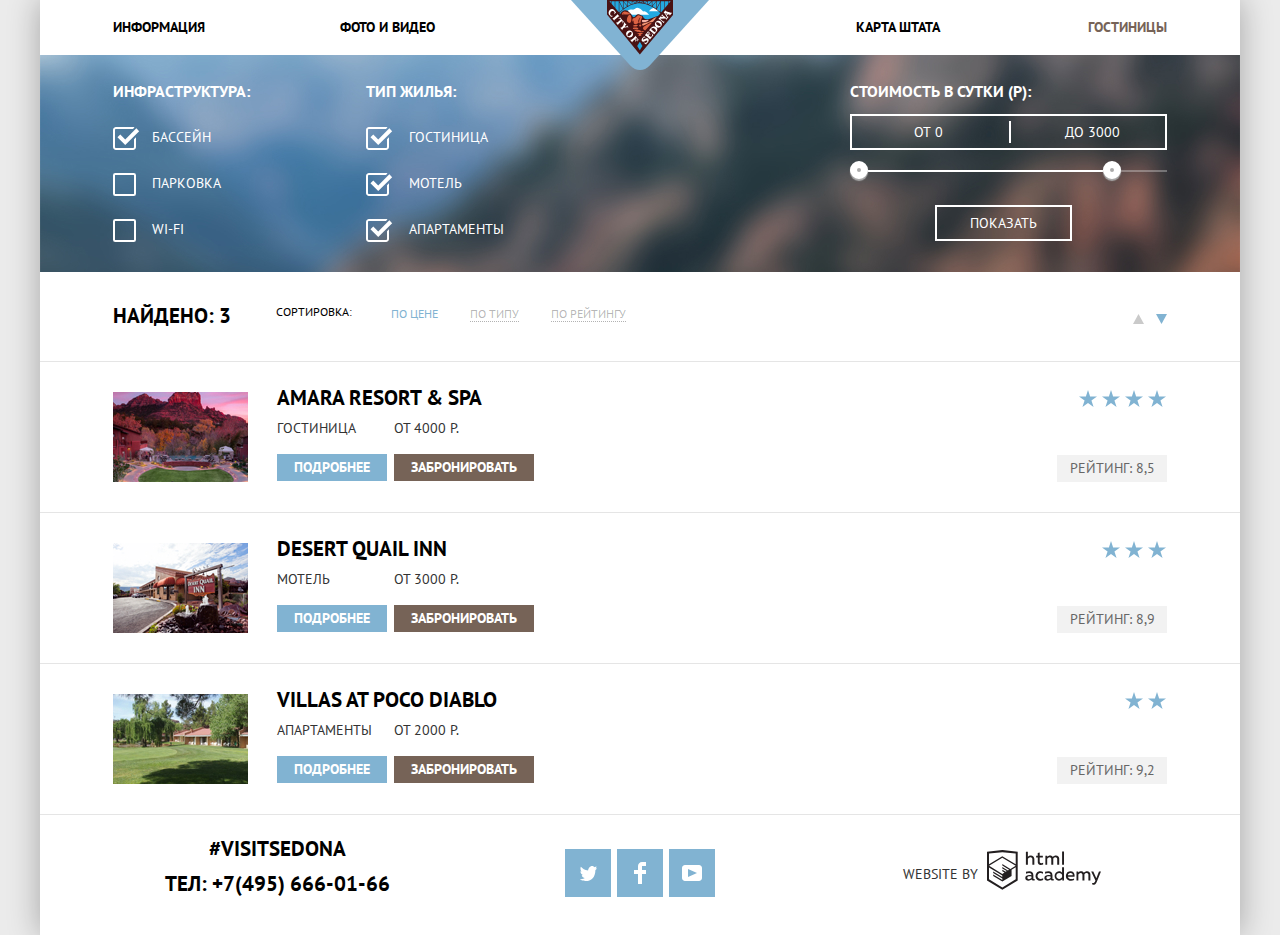
==== commit b2128c3f: "Update catalog.html" ====
--- a/catalog.html
+++ b/catalog.html
@@ -5,7 +5,7 @@
     <title>HTML Academy: Седона</title>
     <link href="https://fonts.googleapis.com/css2?family=PT+Sans:wght@400;700&display=swap" rel="stylesheet">
     <link rel="stylesheet" href="css/normalize.css">
-    <link rel="stylesheet" href="css/style.min.css">
+    <link rel="stylesheet" href="css/style.css">
   </head>
   <body class="page-body">
     <div class="container">
--- a/css/style.css
+++ b/css/style.css
@@ -0,0 +1,1289 @@
+/*
+* Prefixed by https://autoprefixer.github.io
+* PostCSS: v7.0.29,
+* Autoprefixer: v9.7.6
+* Browsers: last 2 version,not dead,not ie <=11
+*/
+
+
+
+:root {
+  --basic-light-black: #231F20;
+  --basic-black: #000000;
+  --basic-light-blue: #81B3D2;
+  --basic-extra-light-brown: #A9A9A9;
+  --basic-white: #FFFFFF;
+  --basic-blue: #669EC0;
+  --basic-dark-blue: #5496BD;
+  --basic-light-brown: #766357;
+  --basic-brown: #604E43;
+  --basic-dark-brown: #503E33;
+  --basic-extralight-gray: #F2F2F2;
+  --basic-light-gray: #EBEBEB;
+  --basic-dark-gray: #666666;
+  --basic-verygray: #CACACA;
+  --basic-gray: #eeeeee;
+  --basic-feature-brown: #333333;
+  --basic-light-white: rgba(255, 255, 255, 0.9);
+  --basic-extra-light-white: rgba(255, 255, 255, 0.3);
+  --basic-extra-light-black: rgba(0, 0, 0, 0.3);
+  --basic-extra-light-black-logo: rgba(35, 31, 32, 0.3);
+  --basic-border-hotel-gray: #e5e5e5;
+  --basic-toggle-color: #ABABAB;
+  --basic-disabled-color: #6a6a6a;
+}
+
+  
+  
+  /*Global*/
+
+body {
+  min-width: 1200px;
+  margin: 0px;
+  padding: 0px;
+  font-family: 'PT Sans', 'Arial', sans-serif;
+  font-size: 14px;
+  line-height: 21px;
+  font-weight: 400;
+  color: var(--basic-black);
+  background-color: var(--basic-white);
+  background-repeat: no-repeat;
+  text-transform: uppercase;
+  background-position: 50% 0;
+  background-color: var(--basic-light-gray);
+}
+
+a {
+  text-decoration: none;
+}
+
+img {
+  max-width: 100%;
+  height: auto;
+}
+
+*,
+*::before,
+*::after {
+  box-sizing: border-box;
+}
+
+.page {
+  height: 100%;
+}
+
+
+  /*Header*/
+
+.main-header {
+  background-color: var(--basic-white);
+}
+
+.main-navigation {
+  position: relative;
+  font-weight: bold;
+}
+
+.site-navigation {
+  display: flex;
+  list-style: none;
+  flex-wrap: wrap;
+  margin: 17px 0;
+  padding-left: 73px;
+  padding-right: 73px;
+}
+
+.site-navigation li {
+  width: 21.5%;
+}
+
+.nav-item {
+  color: var(--basic-black);
+}
+
+.nav-item:hover {
+  color: var(--basic-light-blue)
+}
+
+.nav-item:active {
+  color: var(--basic-extra-light-black)
+}
+
+.main-header-logo {
+  position: absolute;
+  left: 50%;
+  margin-left: -69px;
+  top: -17px;
+  z-index: 2;
+}
+
+.site-navigation li:nth-child(4n+1) {
+  text-align: start;
+}
+
+.site-navigation li:nth-child(4n+2) {
+  text-align: start;
+  margin-right: auto;
+}
+
+.site-navigation li:nth-child(4n+3) {
+  text-align: end;
+}
+
+.site-navigation li:nth-child(4n+4) {
+  text-align: end;
+}
+
+
+  /*main tittle page*/
+
+.container {
+  min-height: 100vh;
+  display: grid;
+  grid-template-rows: -webkit-min-content 1fr -webkit-min-content;
+  grid-template-rows: min-content 1fr min-content;
+  align-content: start;
+  width: 1200px;
+  margin: 0 auto;
+  box-shadow: 0 0 30px var(--basic-extra-light-black);
+  background-color: var(--basic-white);
+}
+
+.visually-hidden {
+  position: absolute;
+  width: 1px;
+  height: 1px;
+  margin: -1px;
+  border: 0;
+  padding: 0;
+  white-space: nowrap;
+  -webkit-clip-path: inset(100%);
+  clip-path: inset(100%);
+  clip: rect(0 0 0 0);
+  overflow: hidden;
+}
+
+.main-logo-container {
+  text-align: center;
+  height: 509px;
+  background-image: url(../img/background-photo.jpg);
+  background-color: var(--basic-gray);
+  position: relative;
+}
+
+.main-logo-container::after {
+  content: '';
+  position: absolute;
+  width: 1200px;
+  height: 57px;
+  bottom: 0px;
+  left: 0;
+  z-index: 2;
+  background-image: url(../img/background-photo-mask.svg);
+  background-repeat: no-repeat;
+}
+
+.main-site-logo {
+  margin: 77px auto 0;
+}
+
+.intro-features {
+  margin: 42px auto 54px;
+  max-width: 520px;
+  background-color: var(--basic-white);
+  color: var(--basic-feature-brown);
+  text-align: center;
+}
+
+.intro-features p {
+  line-height: 26px;
+}
+
+.intro-features-h {
+  font-weight: bold;
+  font-size: 21px;
+  color: var(--basic-black);
+  line-height: 26px;
+  margin-bottom: 47px;
+}
+
+.first-feature {
+  display: grid;
+  min-height: 256px;
+  background-color: var(--basic-light-blue);
+  color: var(--basic-white);
+  line-height: 21px;
+  grid-template-columns: 1fr 2fr;
+}
+
+.first-feature h3 {
+  width: 200px;
+  margin: 45px auto 0;
+  font-size: 21px;
+  font-weight: bold;
+}
+
+.first-feature-text-block {
+  max-width: 300px;
+  text-align: center;
+  justify-self: center;
+}
+
+.first-feature p:last-child {
+  margin-bottom: 45px;
+}
+
+.first-feature img {
+  max-width: 100%;
+  height: auto;
+  vertical-align: bottom;
+}
+
+.number-feature {
+  margin: 25px 0;
+}
+
+.first-feature-items {
+  display: grid;
+  grid-template-columns: 1fr 1fr 1fr;
+  background-color: var(--basic-white);
+  color: var(--basic-feature-brown);
+  line-height: 21px;
+  text-align: center;
+}
+
+.first-feature-items div {
+  width: 400px;
+  justify-self: center;
+  align-self: start;
+  padding: 160px 50px 82px;
+}
+
+.housing {
+  position: relative;
+}
+
+.housing::before {
+  content: '';
+  position: absolute;
+  width: 75px;
+  height: 72px;
+  top: 60px;
+  left: 162px;
+  background-image: url(../img/house-icon.svg);
+  z-index: 2;
+}
+
+.housing p {
+  margin-bottom: 0;
+  margin-top: 26px;
+}
+
+.food {
+  position: relative;
+}
+
+.food::before {
+  content: '';
+  position: absolute;
+  width: 75px;
+  height: 70px;
+  top: 61px;
+  left: 162px;
+  background-image: url(../img/food-icon.svg);
+}
+
+.food p {
+  margin-bottom: 0;
+  margin-top: 26px;
+}
+
+.souvenir {
+  position: relative;
+}
+
+.souvenir::before {
+  content: '';
+  position: absolute;
+  width: 64px;
+  height: 77px;
+  top: 55px;
+  left: 167px;
+  background-image: url(../img/present-icon.svg);
+}
+
+.souvenir p {
+  margin-bottom: 0;
+  margin-top: 26px;
+}
+
+.first-feature-items h3 {
+  width: 200px;
+  margin: 0 auto;
+  font-size: 21px;
+  color: var(--basic-black);
+  font-weight: bold;
+}
+
+.second-feature {
+  display: grid;
+  min-height: 256px;
+  background-color: var(--basic-light-blue);
+  color: var(--basic-white);
+  line-height: 21px;
+  grid-template-columns: 2fr 1fr;
+  text-align: center;
+}
+
+.second-feature h3 {
+  width: 200px;
+  margin: 50px auto 0;
+  font-size: 21px;
+  font-weight: bold;
+}
+
+.second-feature img {
+  max-width: 100%;
+  height: auto;
+  vertical-align: bottom;
+}
+
+.second-feature p:last-child {
+margin-bottom: 45px;
+}
+
+.brige-text-block {
+  text-align: center;
+  justify-self: center;
+  padding: 0px 40px;
+}
+
+.other-features {
+  display: grid;
+  background-color: var(--basic-gray);
+  color: var(--basic-feature-brown);
+  line-height: 21px;
+  grid-template-columns: 1fr 1fr 1fr;
+  text-align: center;
+}
+
+.other-features h3 {
+  width: 150px;
+  font-size: 21px;
+  font-weight: bold;
+  color: var(--basic-black);
+  margin: 47px auto 0;
+}
+
+.other-features div {
+  justify-self: center;
+  padding-bottom: 40px;
+  padding-left: 69px;
+  padding-right: 69px;
+}
+
+.booking {
+  background-color: var(--basic-white);
+  color: var(--basic-feature-brown);
+  line-height: 24px;
+  text-align: center;
+  padding-top: 55px;
+}
+
+.booking-qestion {
+  color: var(--basic-black);
+  font-size: 30px;
+  font-weight: bold;
+}
+
+.booking-ofer {
+  width: 450px;
+  margin: 27px auto 45px;
+}
+
+.button-booking {
+  position: relative;
+  background-color: var(--basic-light-brown);
+  color: var(--basic-white);
+  font-size: 21px;
+  line-height: 26px;
+  width: 568px;
+  font-weight: bold;
+  border: none;
+  padding: 30px 125px;
+  z-index: 10;
+  text-transform: uppercase;
+}
+
+.button-booking:hover {
+  background-color: var(--basic-brown);
+}
+
+.button-booking:active {
+  background-color: var(--basic-dark-brown);
+  color: var(--basic-extra-light-white);
+}
+
+.map {
+  position: relative;
+}
+
+.map-position {
+  position: relative;
+  height: 473px;
+  background-color: var(--basic-light-gray);
+}
+
+.map iframe {
+  position: absolute;
+  top: 0;
+  z-index: 2;
+  border: none;
+}
+
+.map img {
+  position: absolute;
+  top: 0;
+  z-index: 1;
+}
+
+
+  /*footer*/
+
+.main-footer {
+  display: grid;
+  grid-template-columns: 310px 310px 310px;
+  grid-gap: 50px;
+  background-color: var(--basic-light-white);
+  padding: 20px 82px;
+  z-index: 3;
+}
+
+.contacts {
+  text-align: center;
+  font-size: 21px;
+  line-height: 26px;
+  font-weight: bold;
+  color: var(--basic-black);
+  justify-self: center;
+}
+
+.phone {
+  margin-top: 0px;
+  margin-bottom: 18px;
+  text-transform: uppercase;
+}
+
+.teg-footer {
+  margin-top: 1px;
+  margin-bottom: 9px;
+}
+
+.phone {
+  color: var(--basic-black)
+}
+
+.social {
+  text-align: center;
+  justify-self: center;
+  margin: 0 auto;
+}
+
+.social ul {
+  list-style: none;
+  display: flex;
+  justify-content: center;
+  padding: 0;
+  margin: 0;
+  flex-wrap: wrap;
+}
+
+.social-item {
+  display: flex;
+  margin-left: 6px;
+  width: 46px;
+  height: 48px;
+  background-color: var(--basic-light-blue);
+  align-items: center;
+  justify-content: center;
+  margin-top: 14px;
+}
+
+.social ul:first-child {
+  margin-left: 0px;
+}
+
+.social-item:hover {
+  background-color: var(--basic-blue);
+}
+
+.social-item:active svg {
+  fill: var(--basic-extra-light-white)
+}
+
+.social-item:active {
+  background-color: var(--basic-dark-blue);
+}
+
+.developer {
+  color: var(--basic-feature-brown);
+  line-height: 26px;
+  text-align: center;
+  justify-self: center;
+  margin-top: 14px;
+  padding-left: 10px;
+}
+
+.developer a {
+  color: var(--basic-light-black);
+  vertical-align: middle;
+  padding-left: 5px;
+}
+
+.developer p {
+  display: flex;
+  margin: 0;
+  align-items: center;
+}
+
+.developer-logo:hover svg {
+  fill: var(--basic-light-blue)
+}
+
+.developer-logo:active svg {
+  fill: var(--basic-extra-light-black-logo)
+}
+
+.active-page {
+  color: var(--basic-light-brown)
+}
+
+
+  /*hotels*/
+
+.search-filters-form {
+  display: grid;
+  grid-template-columns: 24% 24% 52%;
+  background-image: url(../img/filter-background.jpg);
+  background-size: cover;
+  background-repeat: no-repeat;
+  min-height: 217px;
+  padding: 26px 73px 0px;
+  background-color: var(--basic-blue);
+}
+
+.infrastructure ul,
+.type-of-housing ul {
+  list-style: none;
+  padding: 0;
+  margin: 0;
+}
+
+.filter-option label {
+  position: relative;
+  display: block;
+  cursor: pointer;
+  -webkit-user-select: none;
+  -moz-user-select: none;
+  user-select: none;
+}
+
+.filter-option {
+  margin-bottom: 25px;
+  color: var(--basic-white);
+}
+
+.filter-option label {
+  padding-left: 39px;
+}
+
+.housing-filter-option label {
+  padding-left: 43px;
+}
+
+.filter-input-checkbox+label::before {
+  content: '';
+  position: absolute;
+  left: 0px;
+  top: 0;
+  width: 23px;
+  height: 23px;
+  border: 2px solid var(--basic-white);
+  border-radius: 10%;
+}
+
+.filter-input-checkbox:checked+label::before {
+  display: none;
+}
+
+.filter-input-checkbox:checked+label::after {
+  content: '';
+  position: absolute;
+  top: 0px;
+  left: 0px;
+  width: 27px;
+  height: 23px;
+  background-image: url(../img/checkbox-on.svg);
+  background-repeat: no-repeat;
+  background-position: 0 0;
+}
+
+.filter-input-checkbox:disabled+label::before {
+  border: 2px solid var(--basic-disabled-color);
+}
+
+.filter-input-checkbox:checked:disabled+label::after {
+  background-image: url(../img/checkbox-on-disabled.svg);
+}
+
+.filter-input-checkbox:checked:focus+label::after {
+  outline: 3px solid var(--basic-black);
+}                 
+
+.filter-input-checkbox:focus+label::before {
+  outline: 3px solid var(--basic-black);
+}
+
+
+.search-filters-form h3 {
+  font-size: 16px;
+  color: var(--basic-white);
+  font-weight: bold;
+  margin-top: 0;
+  margin-bottom: 25px;
+}
+
+.filter-input-checkbox:focus+label:before {
+  outline: thin dotted;
+  outline: 5px auto -webkit-focus-ring-color;
+  outline-offset: -2px;
+}
+
+.filter-input-checkbox:focus+label:after {
+  outline: thin dotted;
+  outline: 5px auto -webkit-focus-ring-color;
+  outline-offset: -2px;
+}
+
+
+  /*ползунок*/
+
+.cost-filter {
+  justify-self: end;
+}
+
+.cost-filter-container {
+  border: none;
+  width: 317px;
+  padding: 0;
+  margin: 0;
+}
+
+.cost-inputs {
+  display: flex;
+  justify-content: space-between;
+  width: 317px;
+  position: relative;
+  border: 2px solid var(--basic-white);
+  color: var(--basic-white);
+  padding: 0 5px;
+}
+
+.cost-inputs-label {
+  width: 74px;
+  height: 32px;
+  background-color: transparent;
+  border: none;
+  justify-content: flex-end;
+  display: flex;
+  align-items: center;
+}
+
+.cost-inputs input[type='number'] {
+  -moz-appearance: textfield;
+}
+
+.cost-inputs input::-webkit-outer-spin-button,
+.cost-inputs input::-webkit-inner-spin-button {
+  -webkit-appearance: none;
+  margin: 0;
+}
+
+.cost-inputs-item {
+  width: 74px;
+  height: 32px;
+  background-color: transparent;
+  border: none;
+  text-align: start;
+  color: var(--basic-white);
+}
+
+.range-controls .scale {
+  height: 2px;
+  background: var(--basic-extra-light-white)
+}
+
+.range-controls .bar {
+  width: 85%;
+  height: 2px;
+  background: var(--basic-white);
+}
+
+.range-controls {
+  position: relative;
+  height: 40px;
+  padding-top: 20px;
+}
+
+.range-controls .toggle {
+  box-sizing: content-box;
+  z-index: 4;
+  position: absolute;
+  top: 11px;
+  left: 0;
+  width: 4px;
+  height: 4px;
+  padding: 0;
+  border: 7px solid var(--basic-white);
+  background-color: var(--basic-toggle-color);
+  border-radius: 50%;
+  box-shadow: 0 2px 1px 0 var(--basic-toggle-color);
+  cursor: pointer;
+  margin: 0;
+}
+
+.range-controls .toggle-max {
+  left: 253px;
+}
+
+.range-controls .toggle:hover {
+  transform: scale(1.2);
+}
+
+.range-filter .show-button {
+  background-color: transparent;
+  border: 2px solid var(--basic-white);
+  padding: 0;
+  width: 137px;
+  height: 36px;
+  text-align: center;
+  margin-top: 15px;
+  margin-left: 85px;
+  color: var(--basic-white);
+  text-transform: uppercase;
+  display: block;
+}
+
+.range-filter .show-button:hover {
+  color: var(--basic-black);
+  background-color: var(--basic-white);
+}
+
+.cost-filter-container h3 {
+  margin-bottom: 12px;
+}
+
+.cost-inputs::before {
+  content: '';
+  top: 5px;
+  left: 157px;
+  width: 2px;
+  height: 22px;
+  background-color: var(--basic-white);
+  position: absolute;
+}
+
+.cost-inputs-item:focus {
+  border: none;
+  outline: none;
+}
+
+.search-results {
+  background-color: var(--basic-white);
+}
+
+.sort-panel {
+  display: flex;
+  flex-wrap: wrap;
+  padding: 31px 73px 31px;
+}
+
+.search-quantity {
+  font-size: 21px;
+  line-height: 26px;
+  font-weight: bold;
+  width: 141px;
+  margin-right: 22px;
+}
+
+.sorting {
+  width: 90px;
+  font-size: 12px;
+  line-height: 18px;
+  margin-right: 25px;
+}
+
+.sorting-list {
+  width: 700px;
+  display: flex;
+  flex-wrap: wrap;
+  list-style: none;
+  justify-content: start;
+  margin: 0 auto 0 0;
+  padding: 0;
+}
+
+.sort-button {
+  font-size: 12px;
+  line-height: 18px;
+  color: var(--basic-extra-light-black);
+  border: none;
+  border-bottom: 1px dotted var(--basic-extra-light-black);
+  background-color: var(--basic-white);
+  text-transform: uppercase;
+  margin-right: 32px;
+  text-decoration: none;
+}
+
+.sort-button:hover {
+  color: var(--basic-light-blue);
+  border-bottom: 1px dotted var(--basic-light-blue);
+}
+
+.sort-button:active {
+  color: var(--basic-black);
+  border-bottom: 1px dotted transparent;
+}
+
+.active-sort-button {
+  color: var(--basic-light-blue);
+  border-bottom: 1px dotted transparent;
+}
+
+.progress-button-container {
+width: 42px;
+padding-top: 5px;;
+}
+
+.progress-button {
+  display: inline-block;
+  color: var(--basic-verygray);
+  text-decoration: none;
+  margin-left: 8px;
+  vertical-align: middle;
+}
+
+.progress-button:hover svg {
+  fill: var(--basic-black);
+}
+
+.progress-button:active svg {
+  fill: var(--basic-light-blue);
+}
+
+.active-progress-button svg {
+  fill: var(--basic-light-blue);
+}
+
+.found-hotels {
+  display: grid;
+  list-style: none;
+  padding: 0;
+  margin: 0;
+}
+
+.hotel {
+  display: grid;
+  grid-template-columns: 135px auto 110px;
+  border-top: 1px solid var(--basic-border-hotel-gray);
+  padding: 23px 73px 30px;
+  grid-column-gap: 29px;
+}
+
+.hotel:last-child {
+  padding-bottom: 30px;
+  border-bottom: 1px solid var(--basic-border-hotel-gray);
+}
+
+.hotel img {
+  margin-top: 7px;
+}
+
+.name-hotel {
+  font-weight: bold;
+  width: 300px;
+  font-size: 21px;
+  line-height: 26px;
+  color: var(--basic-black);
+}
+
+.name-hotel:hover {
+  color: var(--basic-light-blue);
+}
+
+.name-hotel:focus {
+  color: var(--basic-extra-light-black);
+}
+
+.type,
+.price {
+  color: var(--basic-feature-brown);
+  margin: 7px 3px 12px 0px;
+  display: inline-block;
+  width: 110px;
+  vertical-align: middle;
+}
+
+.details {
+
+  max-width: 400px;
+  display: inline-block;
+  font-weight: bold;
+  color: var(--basic-white);
+  background-color: var(--basic-light-blue);
+  padding: 3px 17px;
+  margin-right: 3px;
+  margin-top: 3px;
+  vertical-align: top;
+}
+
+.details:hover {
+  background-color: var(--basic-blue);
+}
+
+.details:active {
+  background-color: var(--basic-dark-blue);
+  color: var(--basic-extra-light-white);
+}
+
+.to-book {
+  max-width: 400px;
+  display: inline-block;
+  font-weight: bold;
+  color: var(--basic-white);
+  background-color: var(--basic-light-brown);
+  padding: 3px 17px;
+  margin-right: 3px;
+  margin-top: 3px;
+  vertical-align: top;
+}
+
+.to-book:hover {
+  background-color: var(--basic-brown);
+}
+
+.to-book:active {
+  background-color: var(--basic-dark-brown);
+  color: var(--basic-extra-light-white);
+}
+
+.hotel div:last-child {
+  display: grid;
+}
+
+.stars {
+  color: var(--basic-light-blue);
+  margin-top: 5px;
+  text-align: end;
+  align-self: start;
+}
+
+
+
+
+
+.rating {
+  margin-bottom: 0px;
+  color: var(--basic-dark-gray);
+  width: 110px;
+  height: 27px;
+  background-color: var(--basic-extralight-gray);
+  text-align: center;
+  align-self: end;
+  line-height: 27px;
+}
+
+
+  /*Modal window*/
+
+.booking-form-container {
+  display: block;
+  width: 568px;
+  padding: 53px 55px;
+  position: absolute;
+  z-index: 3;
+  top: 0;
+  left: 316px;
+  background-color: var(--basic-white);
+  box-shadow: 0 0 30px var(--basic-extra-light-black);
+  -webkit-animation-name: bounce;
+  animation-name: bounce;
+  -webkit-animation-duration: 0.6s;
+  animation-duration: 0.6s;
+}
+
+@-webkit-keyframes bounce {
+  0% {
+    transform: translateY(-86px);
+  }
+  70% {
+    transform: translateY(30px);
+  }
+  90% {
+    transform: translateY(-10px);
+  }
+  100% {
+    transform: translateY(0);
+  }
+}
+
+@keyframes bounce {
+  0% {
+    transform: translateY(-86px);
+  }
+  70% {
+    transform: translateY(30px);
+  }
+  90% {
+    transform: translateY(-10px);
+  }
+  100% {
+    transform: translateY(0);
+  }
+}
+
+.modal-hide {
+  display: none;
+}
+
+.booking-form {
+  margin: 0;
+}
+
+.booking-form p {
+  margin-top: 0;
+}
+
+.booking-item {
+  display: flex;
+  font-weight: bold;
+  font-size: 14px;
+  line-height: 26px;
+  margin-top: 0;
+  margin-bottom: 30px;
+  text-transform: uppercase;
+  align-items: center;
+  position: relative;
+}
+
+.booking-item .input-form {
+  width: 346px;
+  padding-left: 11px;
+  padding-right: 38px;
+  line-height: 26px;
+  height: 38px;
+  font-weight: bold;
+  text-transform: uppercase;
+  color: var(--basic-black);
+  font-size: 14px;
+  border: 2px solid var(--basic-extralight-gray);
+  background-color: var(--basic-extralight-gray);
+}
+
+.input-form::-webkit-input-placeholder {
+  color: var(--basic-black);
+  opacity: 1;
+}
+
+.input-form::-moz-placeholder {
+  color: var(--basic-black);
+  opacity: 1;
+}
+
+.input-form::placeholder {
+  color: var(--basic-black);
+  opacity: 1;
+}
+
+.booking-item .switch-form {
+  max-width: 35px;
+  height: 38px;
+  border: 2px solid var(--basic-extralight-gray);
+  background-color: var(--basic-extralight-gray);
+  text-transform: uppercase;
+  text-align: center;
+  font-weight: bold;
+  font-size: 14px;
+  line-height: 26px;
+  color: var(--basic-black);
+  padding: 0;
+}
+
+.booking-item input[type='number'] {
+  -moz-appearance: textfield;
+}
+
+.booking-item input::-webkit-outer-spin-button,
+.booking-item input::-webkit-inner-spin-button {
+  -webkit-appearance: none;
+  margin: 0;
+}
+
+.switch-button {
+  display: flex;
+  align-items: center;
+  justify-content: center;
+  padding: 0;
+  border: none;
+  width: 39px;
+  background-color: var(--basic-extralight-gray);
+  color: transparent;
+  height: 38px;
+  position: relative;
+}
+
+.number-of-people {
+  display: grid;
+  grid-template-columns: 226px 226px;
+  -moz-column-gap: 4px;
+  column-gap: 4px;
+  ;
+}
+
+.booking-item label {
+  margin-right: auto;
+}
+
+.child label {
+  margin-right: 26px;
+  margin-left: 50px;
+}
+
+.search-buttton {
+  margin-top: 24px;
+  border: none;
+  width: 458px;
+  color: var(--basic-white);
+  text-align: center;
+  padding-top: 16px;
+  padding-bottom: 16px;
+  background-color: var(--basic-light-blue);
+  font-weight: bold;
+  font-size: 21px;
+  line-height: 26px;
+  text-transform: uppercase;
+}
+
+.search-buttton:hover {
+  background-color: var(--basic-blue);
+}
+
+.search-buttton:active {
+  background-color: var(--basic-dark-blue);
+  color: var(--basic-extra-light-white);
+  outline: none;
+}
+
+.calendar {
+  position: absolute;
+  right: 8px;
+  top: 8px;
+  height: 23px;
+  width: 21px;
+  border: none;
+  padding: 0;
+}
+
+.calendar-image:hover path {
+  fill: var(--basic-black);
+}
+
+.calendar-image:active path {
+  fill: var(--basic-light-blue);
+}
+
+.calendar:hover,
+.calendar:active .calendar:focus {
+  border: none;
+}
+
+.switch-button:hover svg {
+  fill: var(--basic-black);
+}
+
+.switch-button:hover {
+  background-color: var(--basic-light-gray);
+}
+
+.switch-button:active {
+  background-color: var(--basic-white);
+  border: 2px solid var(--basic-border-hotel-gray);
+}
+
+.switch-button:active svg {
+  fill: var(--basic-light-blue);
+}
+
+.booking-item input:hover {
+  background-color: var(--basic-light-gray);
+  border-color: var(--basic-light-gray);
+}
+
+.booking-item input:focus {
+  background-color: var(--basic-white);
+  outline: none;
+  border-color: var(--basic-border-hotel-gray);
+}
+
+.input-form:hover+.calendar {
+  background-color: var(--basic-light-gray);
+}
+
+.input-form:focus+.calendar {
+  background-color: var(--basic-white);
+}
+
+@-webkit-keyframes shake {
+  0%,
+  100% {
+    transform: translateX(0);
+  }
+  10%,
+  30%,
+  50%,
+  70%,
+  90% {
+    transform: translateX(-10px);
+  }
+  20%,
+  40%,
+  60%,
+  80% {
+    transform: translateX(10px);
+  }
+}
+
+@keyframes shake {
+  0%,
+  100% {
+    transform: translateX(0);
+  }
+  10%,
+  30%,
+  50%,
+  70%,
+  90% {
+    transform: translateX(-10px);
+  }
+  20%,
+  40%,
+  60%,
+  80% {
+    transform: translateX(10px);
+  }
+}
+
+.modal-error {
+  -webkit-animation: shake 0.6s;
+  animation: shake 0.6s;
+}